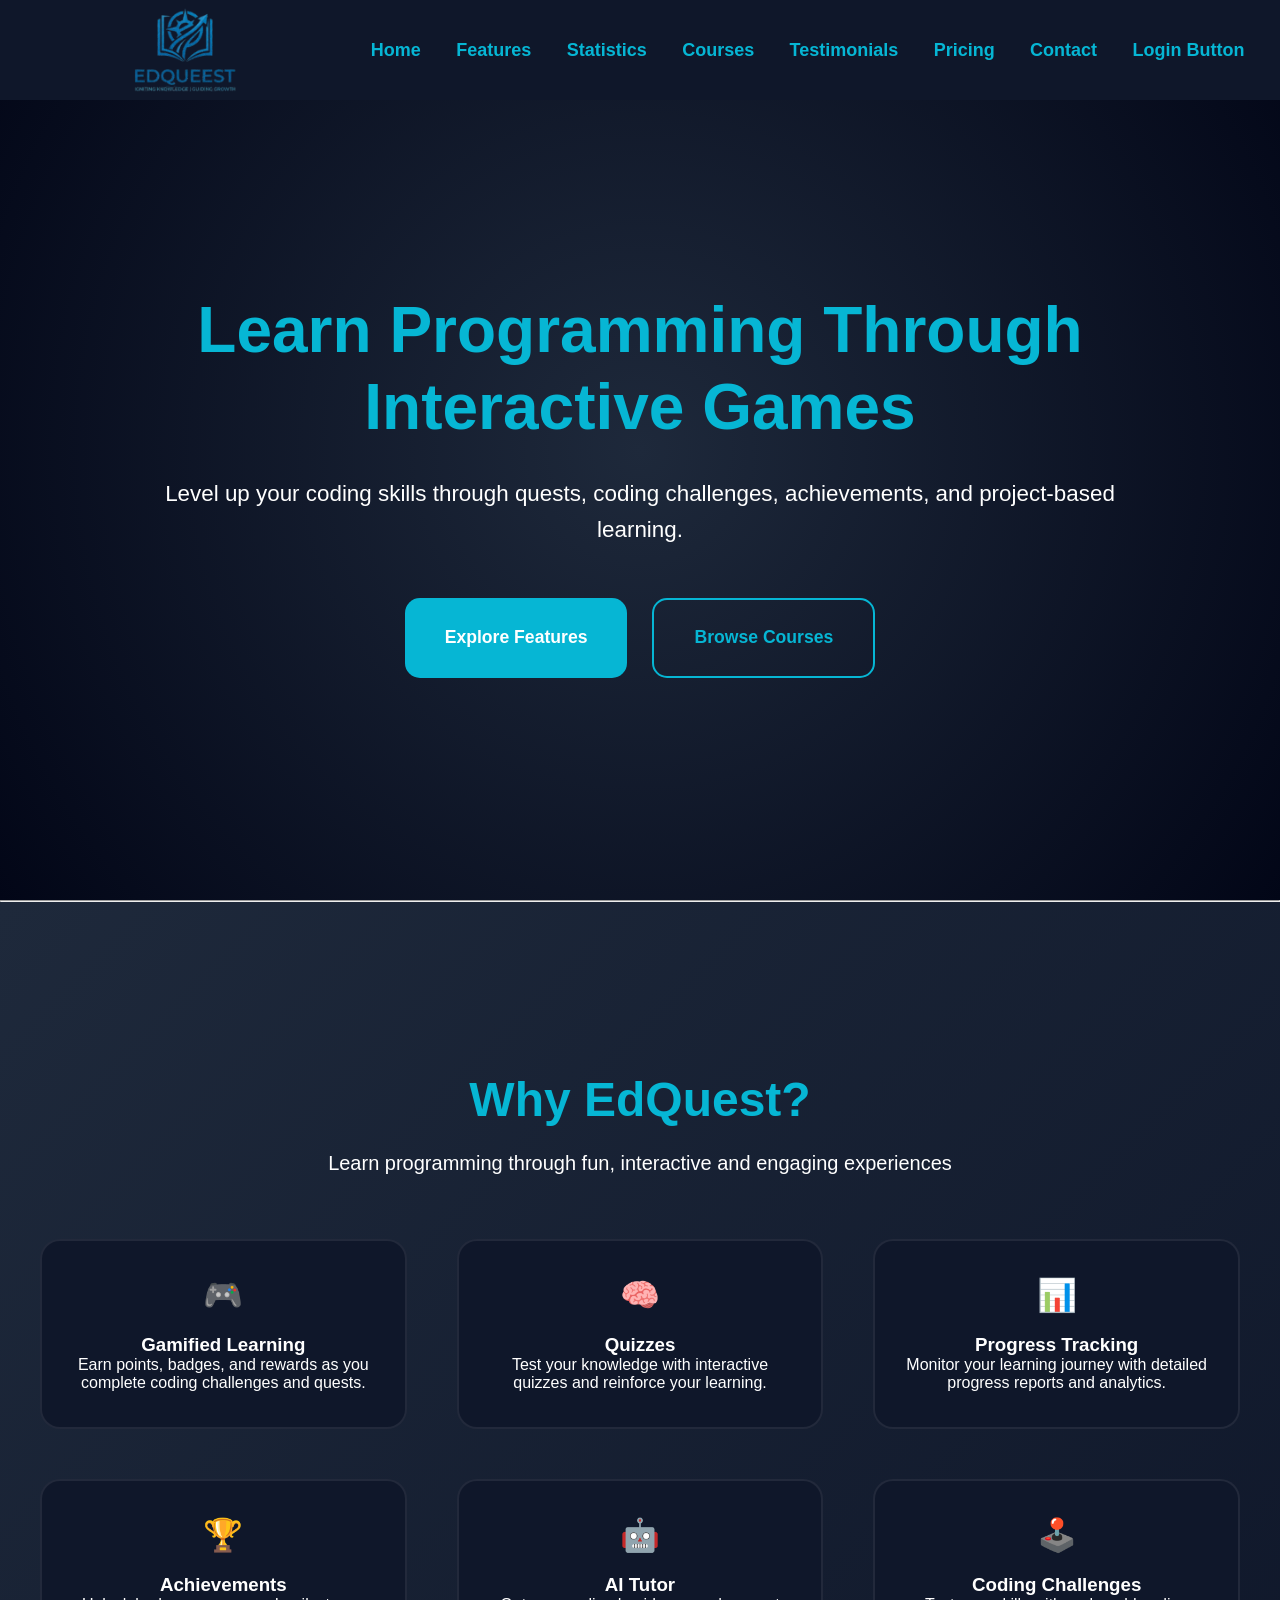
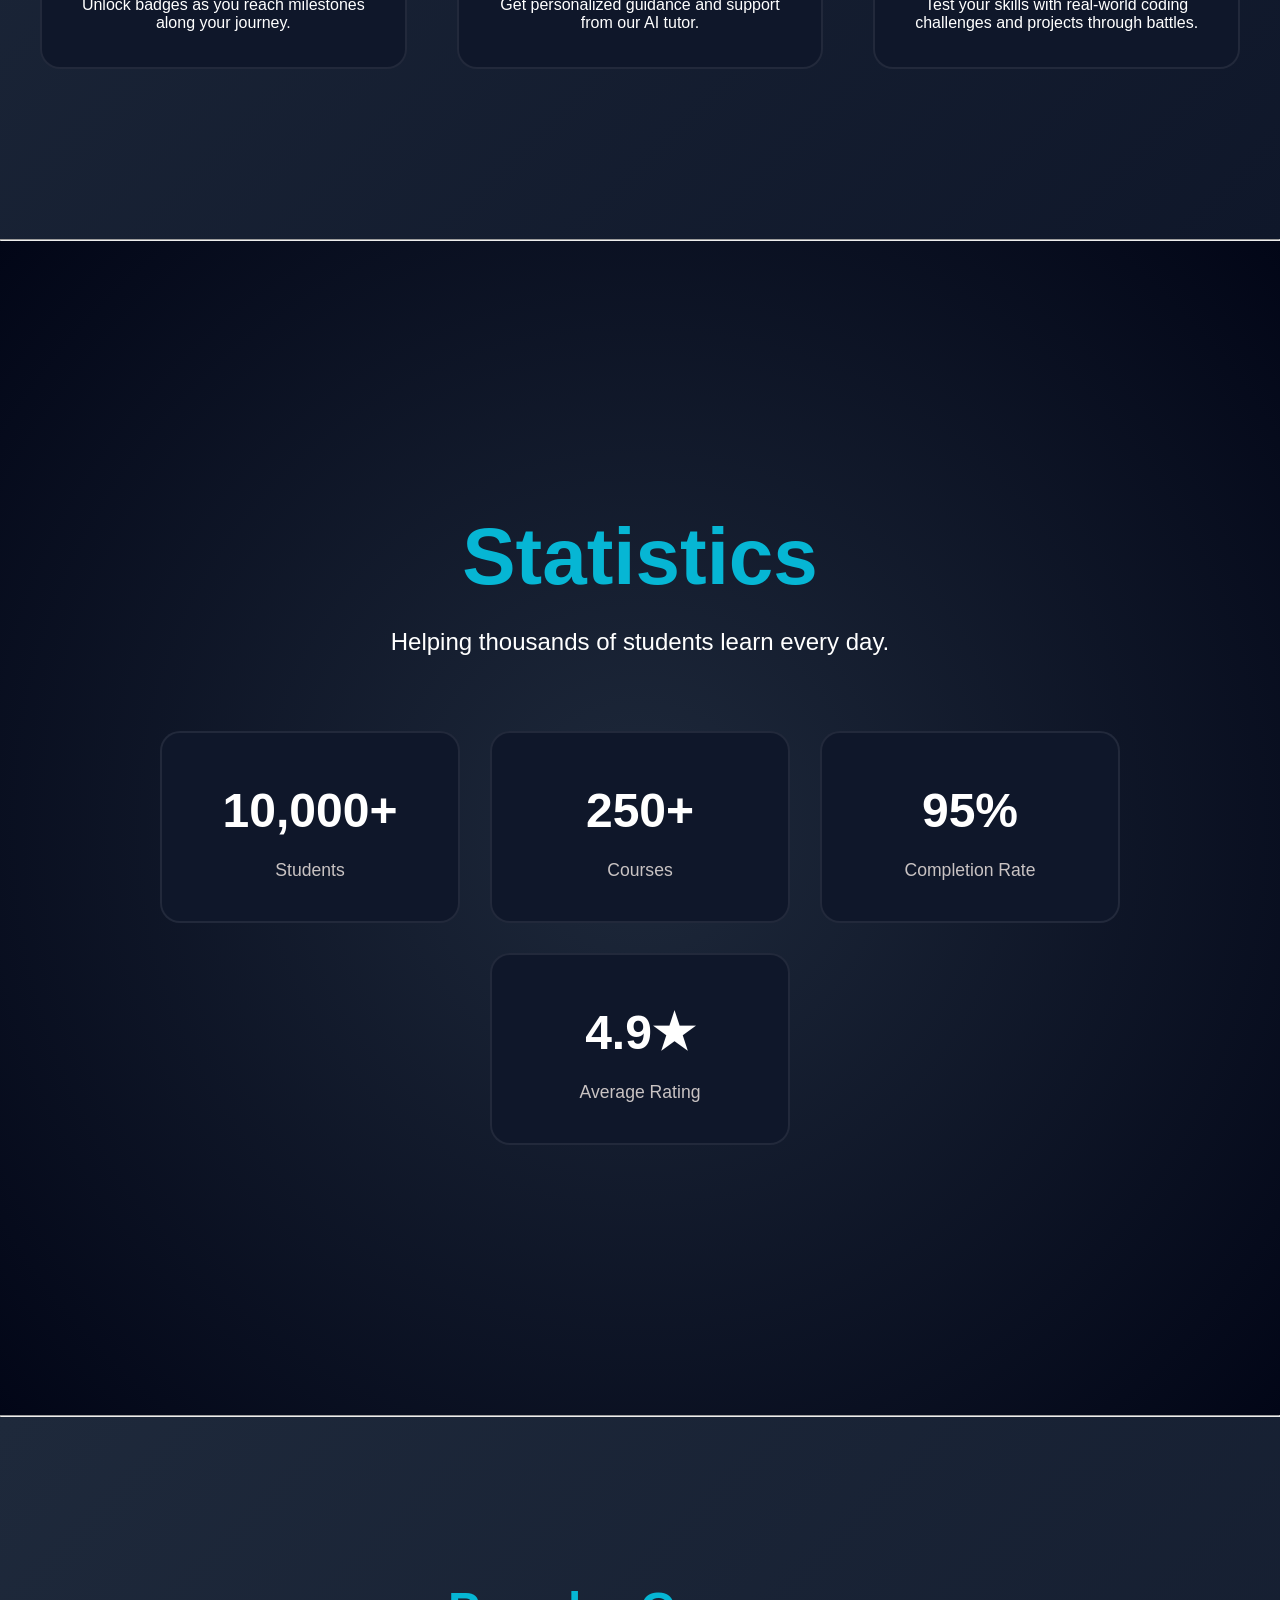
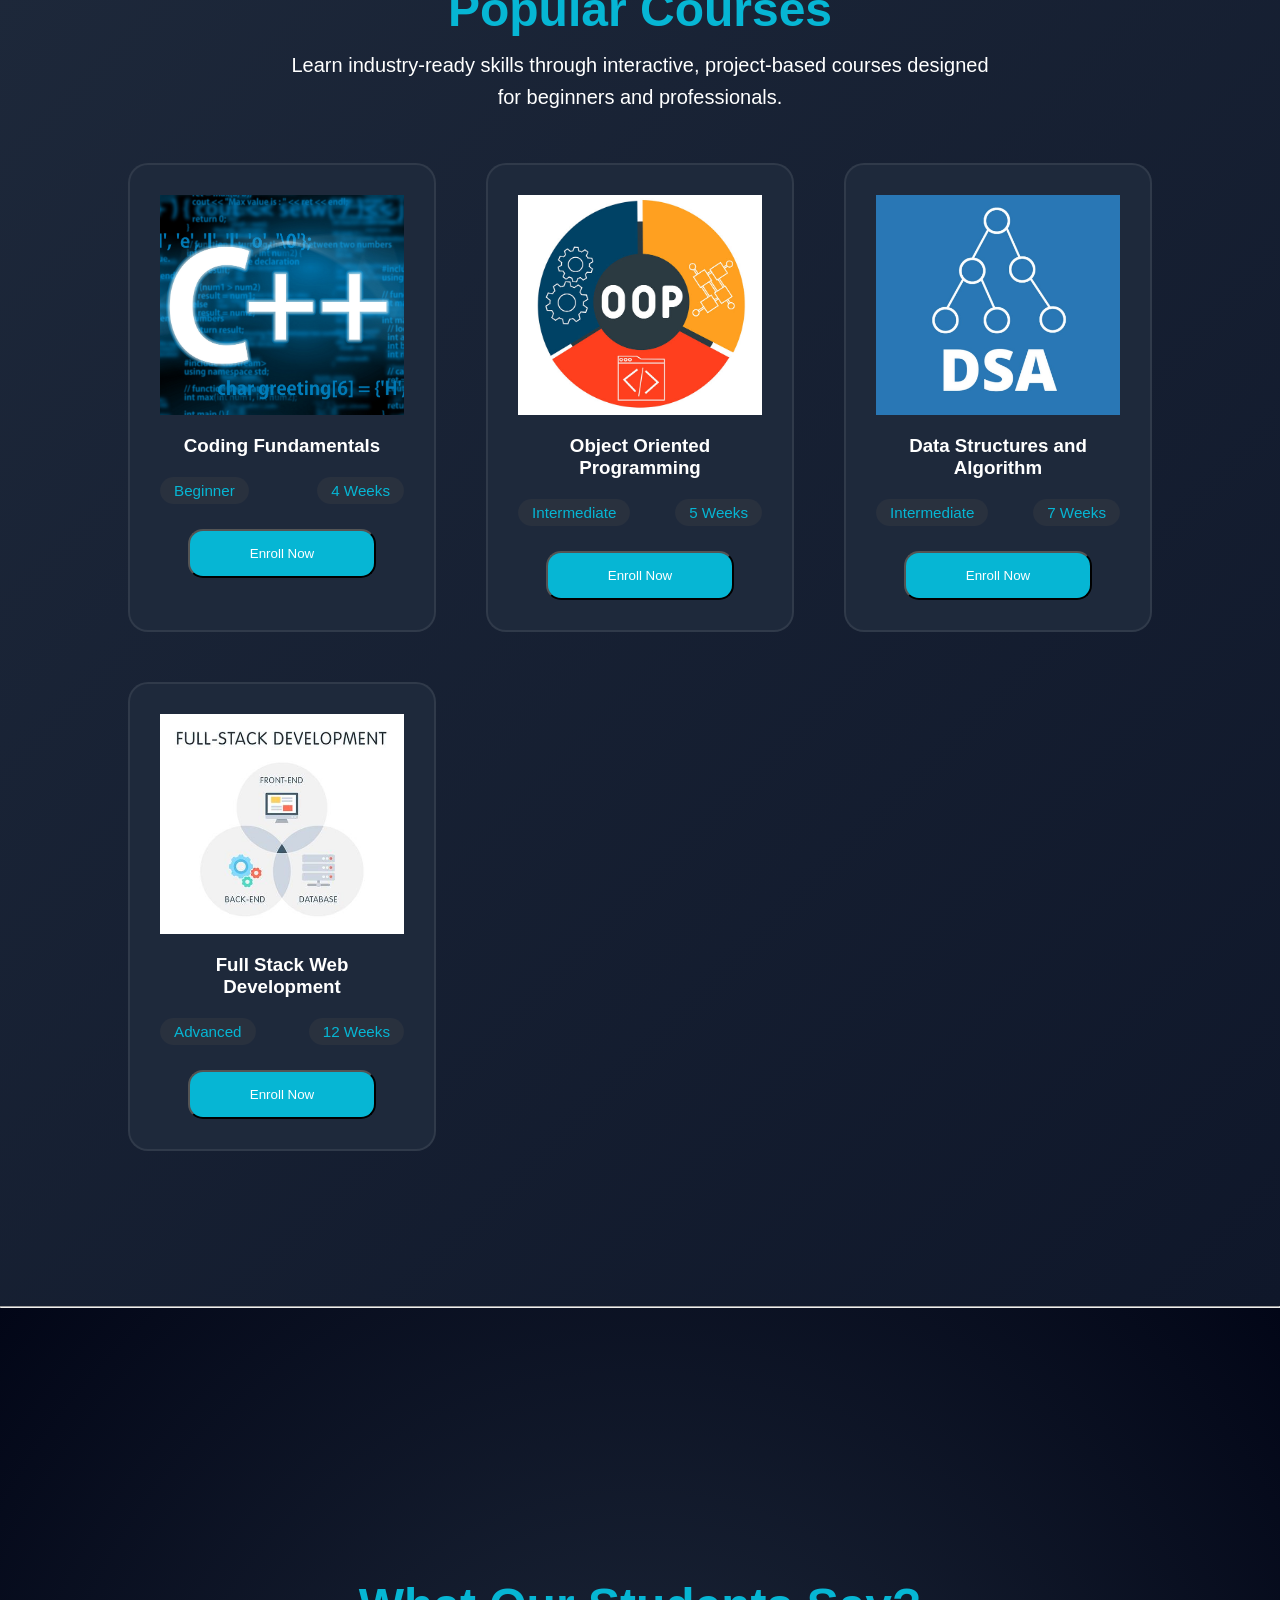
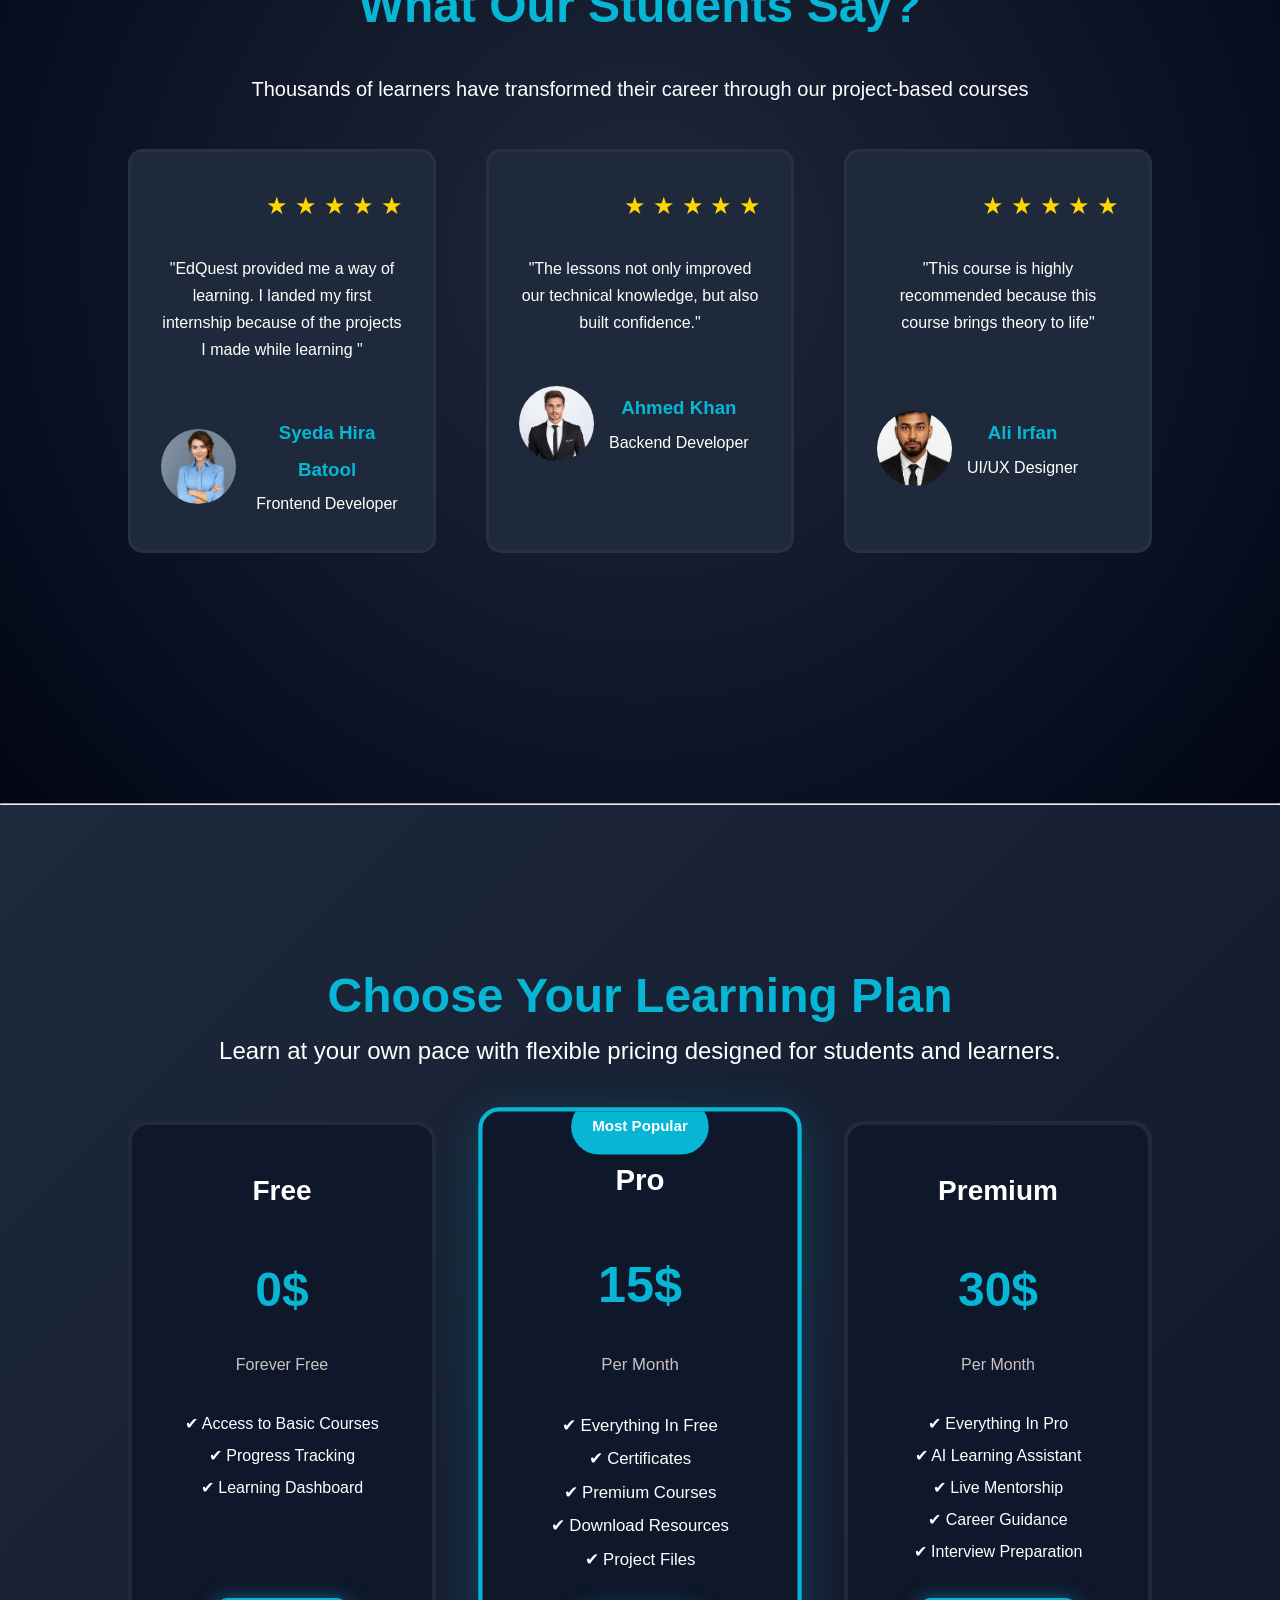
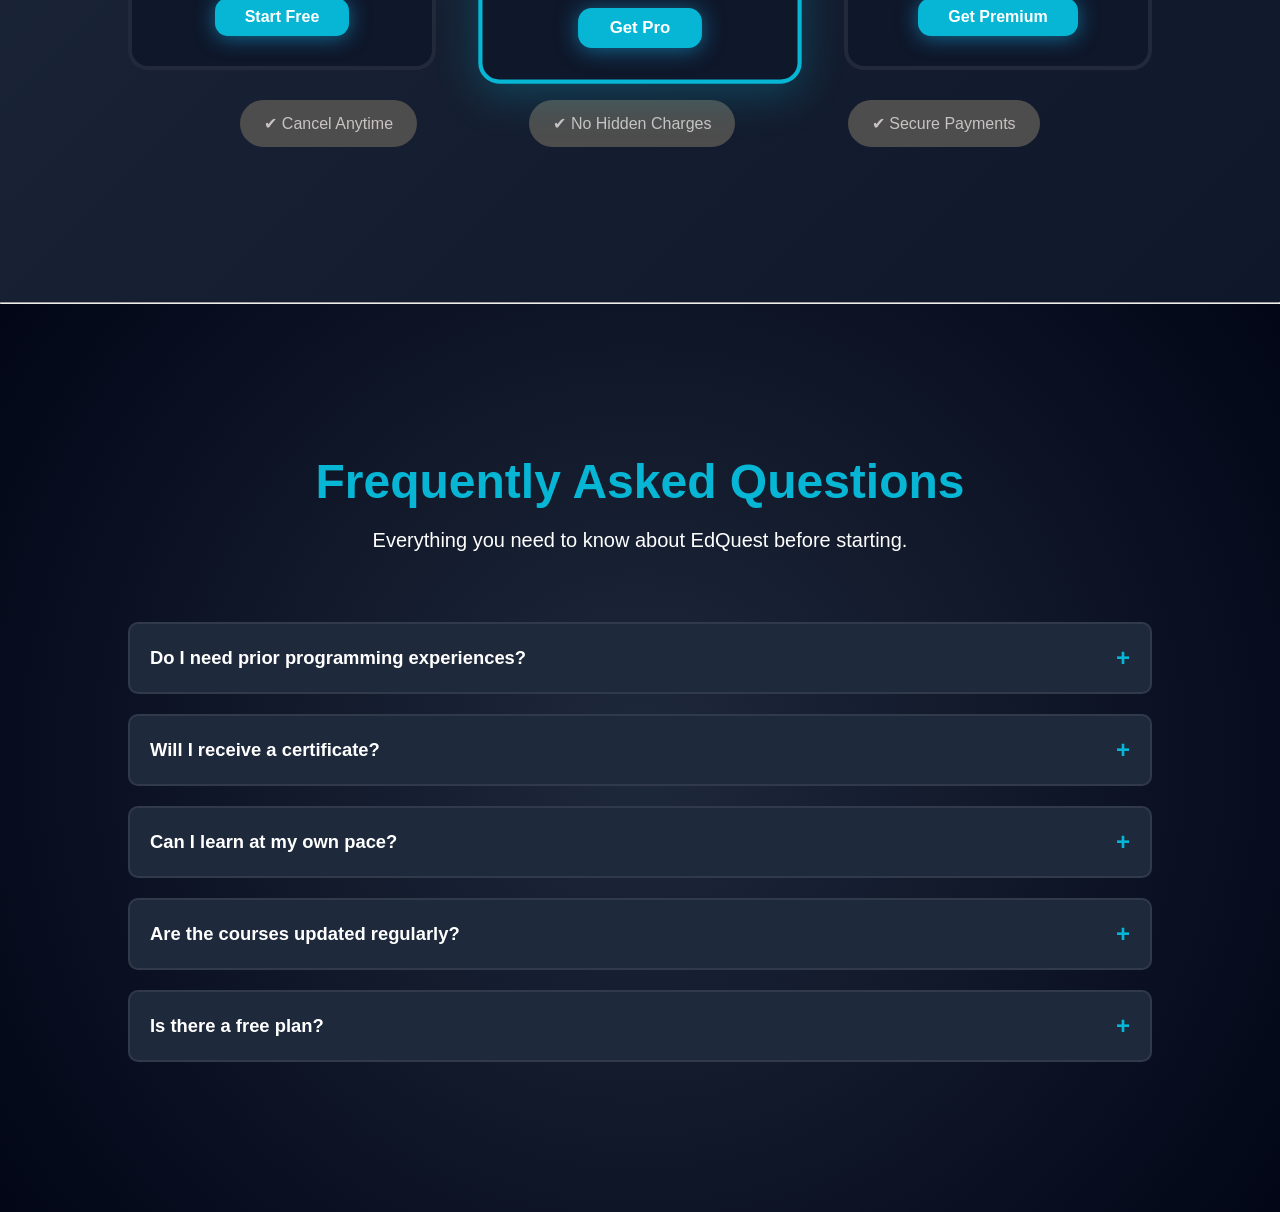
==== index.html @ ff2955fa "Added FAQ css" ====
<!DOCTYPE html>
<html lang="en">
<head>
    <meta charset="UTF-8">
    <meta name="viewport" content="width=device-width, initial-scale=1.0">
    <title>EdQuest</title>
    <link rel="stylesheet" href="style.css">
</head>
<body>
    <header>
        <!-- /* Navigation Bar */ -->
        <nav>
            <div id = "navigation">
                <img src="EdQuest.png" alt="EdQuest Logo" class="logo">
                <a href="#hero" class ="navElements">Home</a>
                <a href="#features" class="navElements">Features</a>
                <a href="#statistics" class="navElements">Statistics</a>
                <a href="#courses" class="navElements">Courses</a>
                <a href="#testimonials" class="navElements">Testimonials</a>
                <a href="#pricing" class="navElements">Pricing</a>
                <a href="#contact" class="navElements">Contact</a>
                <a href="#login" class="navElements">Login Button</a>
            </div>
        </nav>
    </header>

    <main>
        <section id="hero" >
            <div class="hero-section">
                <h1 class="hero-title">Learn Programming Through Interactive Games</h1>
                <p  class="hero-description">  Level up your coding skills through quests, coding challenges, achievements, and project-based learning.</p>
                <div class="cta-buttons">
                    <a href="#features" class="cta-primary">Explore Features</a>
                    <a href="#courses" class="cta-secondary">Browse Courses</a>
                </div>
            </div>

        </section>

        
        <hr>

        <section id="features">
            <div class = "featuresContainer">
                
                <div class = "featuresHeader">
                    <h2 id = "feature-title"> Why EdQuest?</h2>
                    <p id="feature-desc"> Learn programming through fun, interactive and engaging experiences </p>
                </div>

                <div class = "featuresGrid">
                    <div class = "featureCard">
                        <div class="icon"> 🎮</div>
                        <h3>Gamified Learning</h3>
                        <p> Earn points, badges, and rewards as you complete coding challenges and quests.</p>
                    </div>

                    <div class = "featureCard">
                        <div class="icon"> 🧠</div>
                        <h3>Quizzes</h3>
                        <p> Test your knowledge with interactive quizzes and reinforce your learning.</p>
                    </div>

                    <div class = "featureCard">
                        <div class="icon"> 📊</div>
                        <h3>Progress Tracking</h3>
                        <p> Monitor your learning journey with detailed progress reports and analytics.</p>
                    </div>

                    <div class = "featureCard">
                        <div class="icon"> 🏆</div>
                        <h3>Achievements</h3>
                        <p> Unlock badges as you reach milestones along your journey.</p>
                    </div>

                    <div class = "featureCard">
                        <div class="icon"> 🤖</div>
                        <h3>AI Tutor</h3>
                        <p> Get personalized guidance and support from our AI tutor.</p>
                    </div>

                    <div class = "featureCard">
                        <div class="icon"> 🕹️</div>
                        <h3>Coding Challenges</h3>
                        <p> Test your skills with real-world coding challenges and projects through battles.</p>
                    </div>

                </div>
            </div>
        </section>
         <hr>
         
         <section id ="statistics">
            <div class = "statsContainer">
                <div class = "statsHeader">
                    <h2> Statistics</h2>    
                    <p>Helping thousands of students learn every day.</p>

                </div>
                <div class = "statsGrid">
                    <div class = "statsCard">
                        <h2 class = "statsH">10,000+</h2>
                        <p class = "statsD">Students</p>
                    </div>
                    
                    <div class = "statsCard">
                        <h2 class = "statsH">250+</h2>
                        <p class = "statsD">Courses</p>
                     </div>

                    <div class = "statsCard">
                        <h2 class = "statsH">95%</h2>
                        <p class = "statsD"> Completion Rate</p>
                    </div>

                    <div class = "statsCard">
                        <h2 class = "statsH">4.9★</h2>
                        <p class = "statsD">Average Rating</p>
                    </div>
                </div>  
            </div>
         </section>
        <hr>

         <section id="courses">
            <div class = "coursesContainer">
                <div class = "coursesHeader">
                    <h2>Popular Courses</h2>
                    <p>        Learn industry-ready skills through interactive,   project-based courses designed for beginners   and professionals.</p>
                </div>

                <div class = "coursesGrid">
                    <div class = "courseCard">
                        <img src = "fundamentals.jpg" class = "courseImage" alt="Coding Fundamentals"> 
                        <div class = "courseContent">
                            <h3> Coding Fundamentals</h3>
                            <div class = "courseInfo">
                                <p>Beginner</p>
                                <p> 4 Weeks</p>
                            </div>

                            <button class="courseEnroll">Enroll Now</button>

                        </div>
                    </div>

                    <div class = "courseCard">
                        <img src = "oop.jpg" class = "courseImage" alt="Object Oriented Programming"> 
                        <div class = "courseContent">
                            <h3> Object Oriented Programming</h3>
                            <div class = "courseInfo">
                                <p>Intermediate</p>
                                <p> 5 Weeks</p>
                            </div>

                            <button class="courseEnroll">Enroll Now</button>

                        </div>
                    </div>

                    <div class = "courseCard">
                        <img src = "dsa.jpg" class = "courseImage" alt="Data Structures and Algorithm"> 
                        <div class = "courseContent">
                            <h3> Data Structures and Algorithm</h3>
                            <div class = "courseInfo">
                                <p>Intermediate</p>
                                <p> 7 Weeks</p>
                            </div>

                            <button class="courseEnroll">Enroll Now</button>

                        </div>
                    </div>

                    <div class = "courseCard">
                        <img src = "fullStack.jpg" class = "courseImage" alt="Full Stack Developer"> 
                        <div class = "courseContent">
                            <h3> Full Stack Web Development</h3>
                            <div class = "courseInfo">
                                <p>Advanced</p>
                                <p> 12 Weeks</p>
                            </div>

                            <button class="courseEnroll">Enroll Now</button>

                        </div>
                    </div>
                </div>
            </div>
         </section>

         <hr>

         <section id="testimonials">
            <div class = "testContainer">
                <div class = "testHeader">
                    <h2> What Our Students Say?</h2>
                    <p>Thousands of learners have transformed their career through our project-based courses</p>

                </div>

                <div class = "testGrid">
                    <div class = "testCard">
                        <div class = "stars"> ★ ★ ★ ★ ★</div>
                        <p class = "review"> "EdQuest provided me a way of learning. I landed my first internship because of the projects I made while learning "</p>
    
                        <div class = "student">
                            <img src ="hira.jpg" alt ="Syeda Hira Batool">
                            <div class = "studentInfo">
                                <h3>Syeda Hira Batool</h3>
                                <p> Frontend Developer</p>
                            </div>
                        </div>
                    </div>

                    <div class = "testCard">
                        <div class = "stars"> ★ ★ ★ ★ ★</div>
                        <p class = "review"> "The lessons not only improved our technical knowledge, but also built confidence."</p>
    
                        <div class = "student">
                            <img src ="ahmad.jpg" alt ="Ahmed Khan">
                            <div class = "studentInfo">
                                <h3>Ahmed Khan</h3>
                                <p> Backend Developer</p>
                            </div>
                        </div>
                    </div>

                    <div class = "testCard">
                        <div class = "stars"> ★ ★ ★ ★ ★</div>
                        <p class = "review"> "This course is highly recommended because this course brings theory to life"</p>
    
                        <div class = "student" id = "ali">
                            <img src ="ali.jpg" alt ="Ali Irfan">
                            <div class = "studentInfo">
                                <h3>Ali Irfan</h3>
                                <p> UI/UX Designer</p>
                            </div>
                        </div>
                    </div>
                </div>
            </div>
         </section>

         <hr>

         <section id = "pricing">
            <div class ="priceContainer">
                <div class = "priceHeader">
                    <h2>Choose Your Learning Plan</h2>
                    <p> Learn at your own pace with flexible pricing designed for students and learners.</p>


                </div>

                
                <div class= "priceGrid"> 

                    <div class = "priceCard free" >
                        <h3>Free</h3>
                        <h1>0$</h1>
                        <p>Forever Free</p>
                        
                        <ul >
                            <li>✔ Access to Basic Courses</li>
                            <li>✔ Progress Tracking</li>
                            <li>✔ Learning Dashboard</li>
                            
                        </ul>
                        
                        <button>Start Free</button>
                    </div>
                    
                    <div class = "priceCard popular">
                        
                        <div class = "badge">
                            Most Popular
                        </div>
                        
                        <h3>Pro</h3>
                        <h1>15$</h1>
                        <p>Per Month</p>
                        
                        <ul>
                            <li>✔ Everything In Free</li>
                            <li>✔ Certificates</li>
                            <li>✔ Premium Courses</li>
                            <li>✔ Download Resources</li>
                            <li>✔ Project Files</li>
                            
                        </ul>
                        
                        <button>Get Pro</button>
                    </div>
                    
                    <div class = "priceCard">
                        <h3>Premium</h3>
                        <h1>30$</h1>
                        <p>Per Month</p>
                        
                        <ul>
                            <li>✔ Everything In Pro</li>
                            <li>✔ AI Learning Assistant</li>
                            <li>✔ Live Mentorship</li>
                            <li>✔ Career Guidance</li>
                            <li>✔ Interview Preparation</li>
                            
                        </ul>
                        
                        <button>Get Premium</button>
                    </div>
                    
                    
                </div>

                <div class ="priceTrust">
                    <div class ="trustItem">
                        ✔ Cancel Anytime
                    </div>

                    <div class ="trustItem">
                        ✔ No Hidden Charges
                    </div>

                    <div class ="trustItem">
                        ✔ Secure Payments
                    </div>
                </div>
            </div>
        </section>
        <hr>
        <section id="faq">
            <div class ="faqContainer">
                <div class ="faqHeader">
                    <h2>Frequently Asked Questions</h2>
                    <p>Everything you need to know about EdQuest before starting.</p>

                </div>


                <div class = "faqList">

                    <details>
                        <summary>
                            Do I need prior programming experiences?
                        </summary>

                        <p>No, our course is beginner-friendly and is desgined for newcomers while also providing enough depth for experienced learners.</p>
                    </details>

                     <details>

                        <summary>
                            Will I receive a certificate?
                        </summary>

                        <p>
                            Yes. Every completed course includes a verified
                            certificates.
                        </p>

                    </details>

                    <details>

                        <summary>
                            Can I learn at my own pace?
                        </summary>

                        <p>
                            Absolutely. All lessons are available on-demand,
                            allowing you to study whenever it suits your schedule.
                        </p>

                    </details>

                    <details>

                        <summary>
                            Are the courses updated regularly?
                        </summary>

                        <p>
                            Yes. Our instructors continuously improve content to
                            keep pace with modern technologies and industry
                            standards.
                        </p>

                    </details>

                    <details>

                        <summary>
                            Is there a free plan?
                        </summary>

                        <p>
                            Yes. You can explore selected courses and features for
                            free before upgrading to a premium subscription.
                        </p>

                    </details>


                </div>
            </div>
        </section>
        
    </main>
</body>
</html>
---- style.css ----
/* =========================
   GLOBAL STYLES
========================= */

:root
{
    --bg-dark: #020617;
    --bg-mid: #1E293B;
    --nav-bg: #0F172A;

    --primary: #06B6D4;
    --white: #FFFFFF;
    --light-gray: #c9c3c3;
}

*
{
    margin: 0;
    padding: 0;
    box-sizing: border-box;
    font-family: Arial, Helvetica, sans-serif;
    color: white;
}

html
{
    scroll-behavior: smooth;
}

body
{
    background-color: var(--bg-dark);
}



/* 
   NAVIGATION BAR
 */

#navigation
{
    position: fixed;
    top: 0;
    left: 0;

    width: 100%;
    height: 100px;

    background-color: var(--nav-bg);

    display: flex;
    justify-content: space-evenly;
    align-items: center;

    z-index: 1000;
}

.logo
{
    width: 300px;
    height: auto;
}

.navElements
{
    text-decoration: none;
    color: var(--primary);

    font-size: 18px;
    font-weight: 600;

    transition: all 0.3s ease;
}

.navElements:hover
{
    color: var(--light-gray);
    transform: scale(1.08);
}

/* 
   HERO SECTION
 */

#hero
{
    min-height: 100vh;

    display: flex;
    justify-content: center;
    align-items: center;

    text-align: center;

    background:
    radial-gradient(circle at center,  var(--bg-mid),  var(--bg-dark ) );

    padding: 120px 20px 50px;
}

.hero-section
{
    width: 100%;
    max-width: 1000px;
    padding:  0px 20px;
}

.hero-title
{
    font-size: 4rem;
    color: var(--primary);
    font-weight: 800;
    margin-bottom: 30px;

    line-height: 1.2;
}

.hero-description
{
    font-size: 1.4rem;
    color: var(--white);

    margin-bottom: 50px;

    line-height: 1.6;
}


.cta-buttons
{
    display: flex;
    justify-content: center;
    gap: 25px;

    flex-wrap: wrap;
}

.cta-primary,
.cta-secondary
{
    padding: 20px 40px;
    width: fit-content;
    height: 80px;

    display: flex;
    justify-content: center;
    align-items: center;

    text-decoration: none;

    border-radius: 15px;

    font-size: 1.1rem;
    font-weight: bold;

    transition: all 0.3s ease;
}


.cta-primary
{
    background-color: var(--primary);
    color: var(--white);
}

.cta-primary:hover
{
    transform: scale(1.05);
    background-color: var(--nav-bg);
    color: var(--primary);
}

.cta-secondary
{
    border: 2px solid var(--primary);
    color: var(--primary);
    background-color: transparent;
}

.cta-secondary:hover
{
    transform: scale(1.05);
    background-color: var(--primary);
    color: var(--white);
}

/* Features */

#features
{
    display:  flex;
    justify-content: center;
    align-items: center ;
    background-color: var(--bg-mid); 
    


    text-align: center;


    background: linear-gradient(  135deg,   var(--bg-mid),   var(--nav-bg) );
    padding: 170px 20px;

}

.featuresContainer
{
    width: 100%;
    max-width: 1200px;
}

.featuresHeader
{
    position: relative;


}

#feature-title
{
    color: var(--primary);

    font-size: 3rem;
    font-weight: 800;
    margin-bottom: 20px;
}

#feature-desc
{
    color:white;
    font-size:1.25rem;
    line-height: 1.6;
    margin-bottom: 60px;
}


.featuresGrid
{

    display: grid;

    grid-template-columns:  repeat(auto-fit, minmax(280px, 1fr));

    gap: 50px;
    
}

.featureCard
{
    background-color: var(--nav-bg);

    padding: 35px 25px;
    border-radius:  20px;
    text-align: center;
    transition: all 0.3s ease;

    color: var(--primary);
    cursor: pointer;

    border: 2px solid rgba(255,255,255,0.08);
    
}

.featureCard:hover
{
    transform: translateY(-10px);
    background-color: var(--primary);
    color: var(--nav-bg);

     box-shadow: 0 10px 30px rgba(0,255,255,0.2); 

}

.icon
{
    font-size:  2rem;
      margin-bottom: 20px;
}


/* Statistics */
#statistics
{


    background: var(--bg-dark);
    text-align:  center;
    padding: 270px 10%;

    background:
    radial-gradient(circle at center,  var(--bg-mid),  var(--bg-dark ) );
}


.statsGrid
{
    display:flex;
    justify-content: center;
    align-items:  center;

    flex-wrap: wrap;
    margin-top: 60px;
    gap:30px;

}

.statsHeader{
    margin-bottom: 70px;
}

.statsHeader p
{
    color: white;
    font-size: 1.5rem;
    margin-top: 20px;
    line-height: 1.6;
}

.statsHeader h2
{
    color: var(--primary);
    font-size:  5rem;
    font-weight: 800;
    margin: 0;

}

.statsCard
{
   background-color: var(--nav-bg);

    padding: 45px 30px;
    border-radius:  20px;
    text-align: center;
    transition: all 0.3s ease;

    padding: 40px 20px;
    flex:1;
    min-width: 240px;
    max-width: 300px;
    text-align: center;

    color: var(--primary);
    cursor: pointer;

    border: 2px solid rgba(255,255,255,0.08);

    
}

.statsCard:hover
{
    transform: translateY(-8px) scale(1.03);
    background-color: var(--primary);
    color: var(--nav-bg);

    box-shadow: 0 10px 30px rgba(0,255,255,0.2); 
}

.statsH
{
    font-size: 3rem;
    font-weight: bolder;
    margin-bottom: 10px;
    line-height: 1.6;
}

.statsD
{
    font-size: 1.1rem;
    color: var(--light-gray);
}


/* Course */
#courses
{
    background: linear-gradient(  135deg,   var(--bg-mid),   var(--nav-bg) );
    padding: 155px 10%;

    text-align:  center;

}

.coursesContainer
{
    width: 100%;
    max-width: 2000px;
    margin:0 auto;
   
}

.coursesHeader
{
    line-height: 1.6;
}

.coursesHeader h2
{
    font-size: 3rem;
    color: var(--primary);
    font-weight: 800;
}

.coursesHeader p
{
    font-size: 1.25rem;
    max-width:700px;
    margin:auto;
    color: white;
    margin-bottom: 50px;
}

.coursesGrid
{
     display: grid;

    grid-template-columns:  repeat(auto-fit, minmax(300px, 1fr));

    gap: 50px;
    
    
}

.courseCard
{
    background-color: var(--bg-mid);

    padding: 30px 30px;
    border-radius:  20px;
    text-align: center;
    transition: all 0.3s ease;

    width: 100%;


    color: var(--primary);
    overflow: hidden;
   
    

    border: 2px solid rgba(255,255,255,0.08); 
}

.courseCard:hover
{
    transform: translateY(-8px);
  
    border-color: var(--primary);

    box-shadow: 0 10px 80px rgba(6,182,212,.25);
}


.courseInfo 
{
    display: flex;
    justify-content: space-between;
    margin-bottom: 25px;
    font-size: 0.95rem;
    margin-top: 20px;
}

.courseInfo p
{
    background: rgba(75, 75, 75, 0.247);
    color: var(--primary);

    padding: 5px 14px;
    border-radius: 15px;
}


.courseEnroll
{
    background-color: var(--primary);
    color: white;
    padding: 5px 14px ;
    border-radius: 15px;
    padding:15px 60px;
    cursor: pointer;
    
}

.courseImage
{
    width:100%;
    height:220px;
    display: block;
    object-fit: cover; 
    margin-bottom: 20px;

}

/* Testimonial */

#testimonials
{
    background:radial-gradient(circle at center,  var(--bg-mid),  var(--bg-dark ) );

    text-align:  center;
    padding: 250px 10%;
}

.testContainer
{
    width: 100%;
    max-width: 1200px;
    margin:auto;
}

.testHeader
{
    line-height: 2;
}

.testHeader h2
{
    font-size:  3rem;
    font-weight: 800;
    color: var(--primary);
    margin-bottom:15px;
}

.testHeader p
{
    font-size:  1.25rem;
    margin-bottom: 40px;
    line-height:2;
}

.testGrid
{
     display: grid;

    grid-template-columns:  repeat(auto-fit, minmax(300px, 1fr));

    gap: 50px;
}

.testCard
{
    background: var(--bg-mid);
    border-radius: 15px;
    

    border: 3px solid rgba(75, 75, 75, 0.247);
    overflow: hidden;

    text-align: center;
    transition: all 0.3s ease;

    padding:30px 30px;
    line-height: 2;

}

.testCard:hover
{
    transform: translateY(-8px);
  
    border-color: var(--primary);

    box-shadow: 0 10px 80px rgba(6,182,212,.25);
}

.stars{
    color:gold;
    font-size: 1.5rem;
    display:flex;
    justify-content:flex-end;
}

.review
{
    color:white;
    margin-bottom: 30px;
    margin-top: 25px;
    line-height:1.7;
}

.student
{
    display: flex;
    align-items:center;
    gap:15px;
    justify-content:flex-start;
    margin-top: 50px;
}

.student img
{
    border-radius: 100%;
    height: 75px;
    width: 75px;
    object-fit: cover;
    
}

.studentInfo h3
{
    color:  var(--primary);
}

#ali
{
    margin-top: 75px;
}


/* pricing */

#pricing
{
     background: linear-gradient(  135deg,   var(--bg-mid),   var(--nav-bg) );
    padding: 155px 10%;

    text-align:  center;
}

.priceContainer
{
    width: 100%;
    max-width: 1200px;
    margin: auto;
}

.priceHeader
{
    text-align: center;
    margin-bottom: 50px;
}

.priceHeader h2
{
    font-size: 3rem;
    font-weight: 800;
    color: var(--primary);
    line-height: 1.5;
}

.priceHeader p
{
    font-size: 1.5rem;
    line-height: 1.6;
}

.priceGrid
{
    display: grid;


    grid-template-columns:  repeat(auto-fit, minmax(300px, 1fr));

    gap: 50px;

}

.priceCard
{
    background-color: var(--nav-bg);
    border-radius: 20px;
    padding: 30px 30px;
    overflow:  hidden;
    text-align: center;
    line-height: 2.6;

    transition: all 0.3s ease;
    border: 4px solid rgba(255,255,255,0.08);

    position:relative;
    display: flex;
    flex-direction: column;
   

}

.priceCard:hover
{
    transform:translateY(-10px);

    box-shadow: 0 10px 40px rgba(6,182,212,.25);

    border-color:var(--primary);
}

.priceCard h3
{
    font-size: 1.75rem;
    color: white;
}

.priceCard h1
{
    font-size: 3rem;
    color: var(--primary);

}

.priceCard p
{
    color: var(--light-gray);
    margin-bottom: 30px;
    line-height: 1.6;
}

.priceCard ul
{
    list-style: none;
    margin-bottom: 30px;
    flex: 1;
}

.priceCard li
{
    line-height: 2;
}




.priceCard button
{
    padding: 10px 30px;
    width: fit-content;

    background-color: var(--primary);
    box-shadow:0 2px 20px rgb(18, 105, 146);
    border: none;
    border-radius: 13px;
    cursor: pointer;

    font-size: 1rem;
    font-weight: 700;
    transition: all 0.3s ease;
    align-self: center;
    
}

.priceCard button:hover
{
    transform: scale(1.1);
    background:#0891B2;

}

.popular
{
    transform: scale(1.05);
    border: 4px solid var(--primary);
    box-shadow: 0 10px 40px rgba(6,182,212,.25);
    
}

.popular:hover
{
      transform:translateY(-10px) scale(1.05);
}

.badge
{
    position: absolute;
    top: -12px;
    left:50%;

    transform:translateX(-50%);

    background-color: var(--primary);
    border-radius: 30px;

    padding: 8px 20px;
    font-weight: 700;
    font-size: 0.9rem;

    
  
}

.priceTrust
{
    margin-top: 30px;
    display: flex;
    justify-content: space-evenly;
    align-items: center;

    flex-wrap: wrap;
}

.trustItem
{
    color: var(--light-gray);
    border-radius: 30px;
    padding: 12px 22px;

    background-color: rgb(77, 77, 77);
    border: 2px solid rgba(87, 85, 85, 0.08);
    font-size: 1rem;
}

.trustItem:hover
{
    color: var(--white);
        border-color: var(--primary);

    transform: translateY(-3px);

    box-shadow: 0 5px 20px rgba(23, 204, 236, 0.2);
}

/* FAQ */
#faq
{
    padding: 150px 10%;
     background:radial-gradient(circle at center,  var(--bg-mid),  var(--bg-dark ) );

    text-align:  center;
}

.faqContainer
{
    max-width: 1200px;
    margin:auto;
}


.faqHeader
{
    margin-bottom: 70px;
}

.faqHeader h2
{
    font-size: 3rem;
    font-weight: 800;
    color: var(--primary);
    margin-bottom: 20px;
}

.faqHeader p
{
    font-size: 1.25rem;


}

.faqList
{
    display: flex;

        flex-direction: column;
    gap: 20px;
}

.faqList details{
    background-color: var(--bg-mid);

    border: 2px solid rgba(255,255,255,0.08);
    border-radius: 10px;
    transition: all 0.3s ease;
    padding: 20px;
}

.faqList details:hover
{
    border-color: var(--primary);
    transform: translateY(-3px);
}

.faqList summary
{
    font-weight: 600;
    list-style: none;

    font-size: 1.15rem;

    display: flex;

    justify-content: space-between;

    align-items: center;
}

.faqList summary::after
{
    content: "+";

    font-size: 1.5rem;

    color: var(--primary);
    transition: 0.3s;
}


.faqList details[open] summary::after
{
    content: "−";

    transform: rotate(180deg);
}

.faqList p
{
    margin-top: 20px;
    line-height: 1.8;
    color: var(--light-gray);
}

.faqList details[open]
{
    border-color: var(--primary);

        box-shadow: 0 0 20px rgba(6,182,212,.25);
}

/* =========================
RESPONSIVE DESIGN
========================= */

@media (max-width: 992px)
{
    #navigation
    {
        justify-content: space-between;
    }
    .hero-title
    {
        font-size: 3rem;
    }

    .hero-description
    {
        font-size: 1.2rem;
    }

    #features
    {
         padding: 100px 6%;
    }

    #statistics
    {
         padding: 125px 10%;
    }

    .statsHeader h2
    {
        font-size: 3.5rem;
    }
    
    #courses
    {
         padding: 100px 6%;
    }

    #testimonials
    {
         padding: 100px 10%;
    }

    .priceGrid
    {
        grid-template-columns:repeat(1,1fr);
        justify-items: center;
    }

    .priceCard
    {
        width: 100%;
        max-width: 500px;
    }

    .badge
    { 
               left: 50%;
        transform: translateX(-50%);
        

    }
}

@media (max-width: 768px)
{
    #navigation
    {
        flex-wrap: wrap;
        height: auto;
        padding: 15px;
        gap: 15px;
    }

    .logo
    {
        width: 220px;
    }

    .hero-title
    {
        font-size: 2.5rem;
    }

    .hero-description
    {
        font-size: 1rem;
    }

    .cta-buttons
    {
        flex-direction: column;
        align-items: center;
    }

    .cta-primary,
    .cta-secondary
    {
        width: 220px;
        height: 70px;
    }

    #features
    {
         padding: 70px 6%;
    }

    #statistics
    {
         padding: 100px 10%;
    }

    .statsGrid{
        justify-content: center;
    }

    .statsCard{
        max-width: 350px;
    }

    #courses
    {
        padding: 80px 6%;
    }

    .coursesHeader
    {
        font-size:2rem;
    }

    .courseImage
    {
        height: 200px;
    }

    .coursesGrid
    {
        gap:25px;
    }


    #testimonials
    {
         padding: 100px 10%;
    }


       #pricing
    {
        padding:80px 6%;
    }

    .priceGrid
    {
        grid-template-columns:1fr;
    }


    .priceHeader h2
    {
        font-size:2rem;
    }

    .priceCard h1
    {
        font-size:2.5rem;
    }

    .pricingTrust
    {
        flex-direction: column;
        gap: 50px;
    }

    .trustItem
    {
        width: 100%;
        max-width: 200px;
        text-align: center;
    }

    #faq
    {
        padding: 70px 6%;
    }

    .faqHeader h2
    {
        font-size: 2rem;
    }

    .faqList summary
    {
        font-size: 1rem;
    }


}

@media (max-width: 480px)
{

    .hero-title
    {
        font-size: 2rem;
    }

    .hero-description
    {
        font-size: 0.95rem;
    }

    .navElements
    {
        font-size: 16px;
    }

    #statistics
    {
        padding:100px 5%;
    }
    .statsHeader h2
    {
        font-size: 3rem;
    }

    .statsHeader p
    {
        font-size: 1.2rem;
    }

    .statsH
    {
        font-size: 2.5rem;
    }

    .statsD
    {
        font-size: 1.2rem;
    }

    .statsCard
    {
        min-width: 100%;
    }

    #courses
     {
        padding:100px 5%;
    }

    #features
     {
        padding:100px 5%;
    }

    #testimonials
    {
        padding:100px 5%;
    }

    .testHeader h2
    {
        font-size: 2rem;
    }

    .testHeader p
    {
        font-size: 1.25rem;
    }

            body
    {
        background: red !important;
    }

    .pricingTrust
    {
        flex-direction: column;
        gap: 50px;
        padding: 6px 8%;
        
    }

    .trustItem
    {
        width: 100%;
        max-width: 150px;
        text-align: center;
    }
}
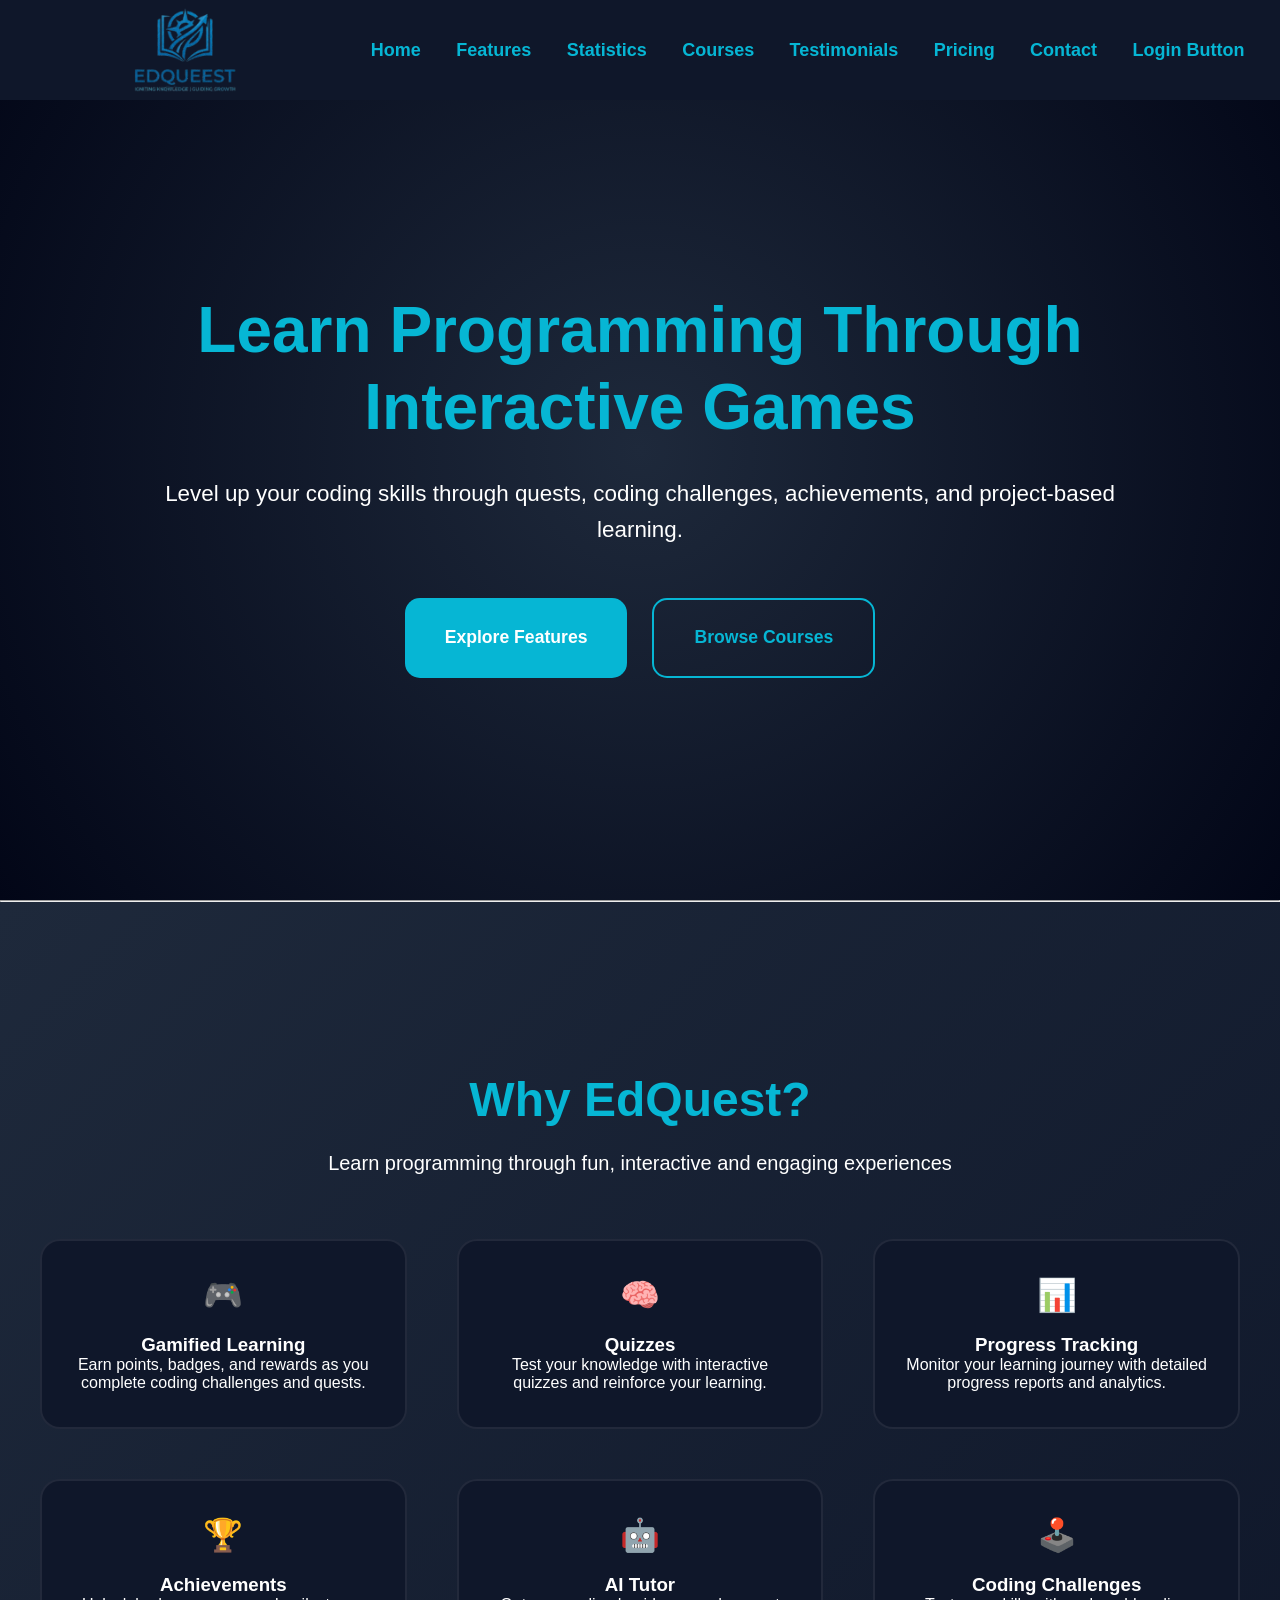
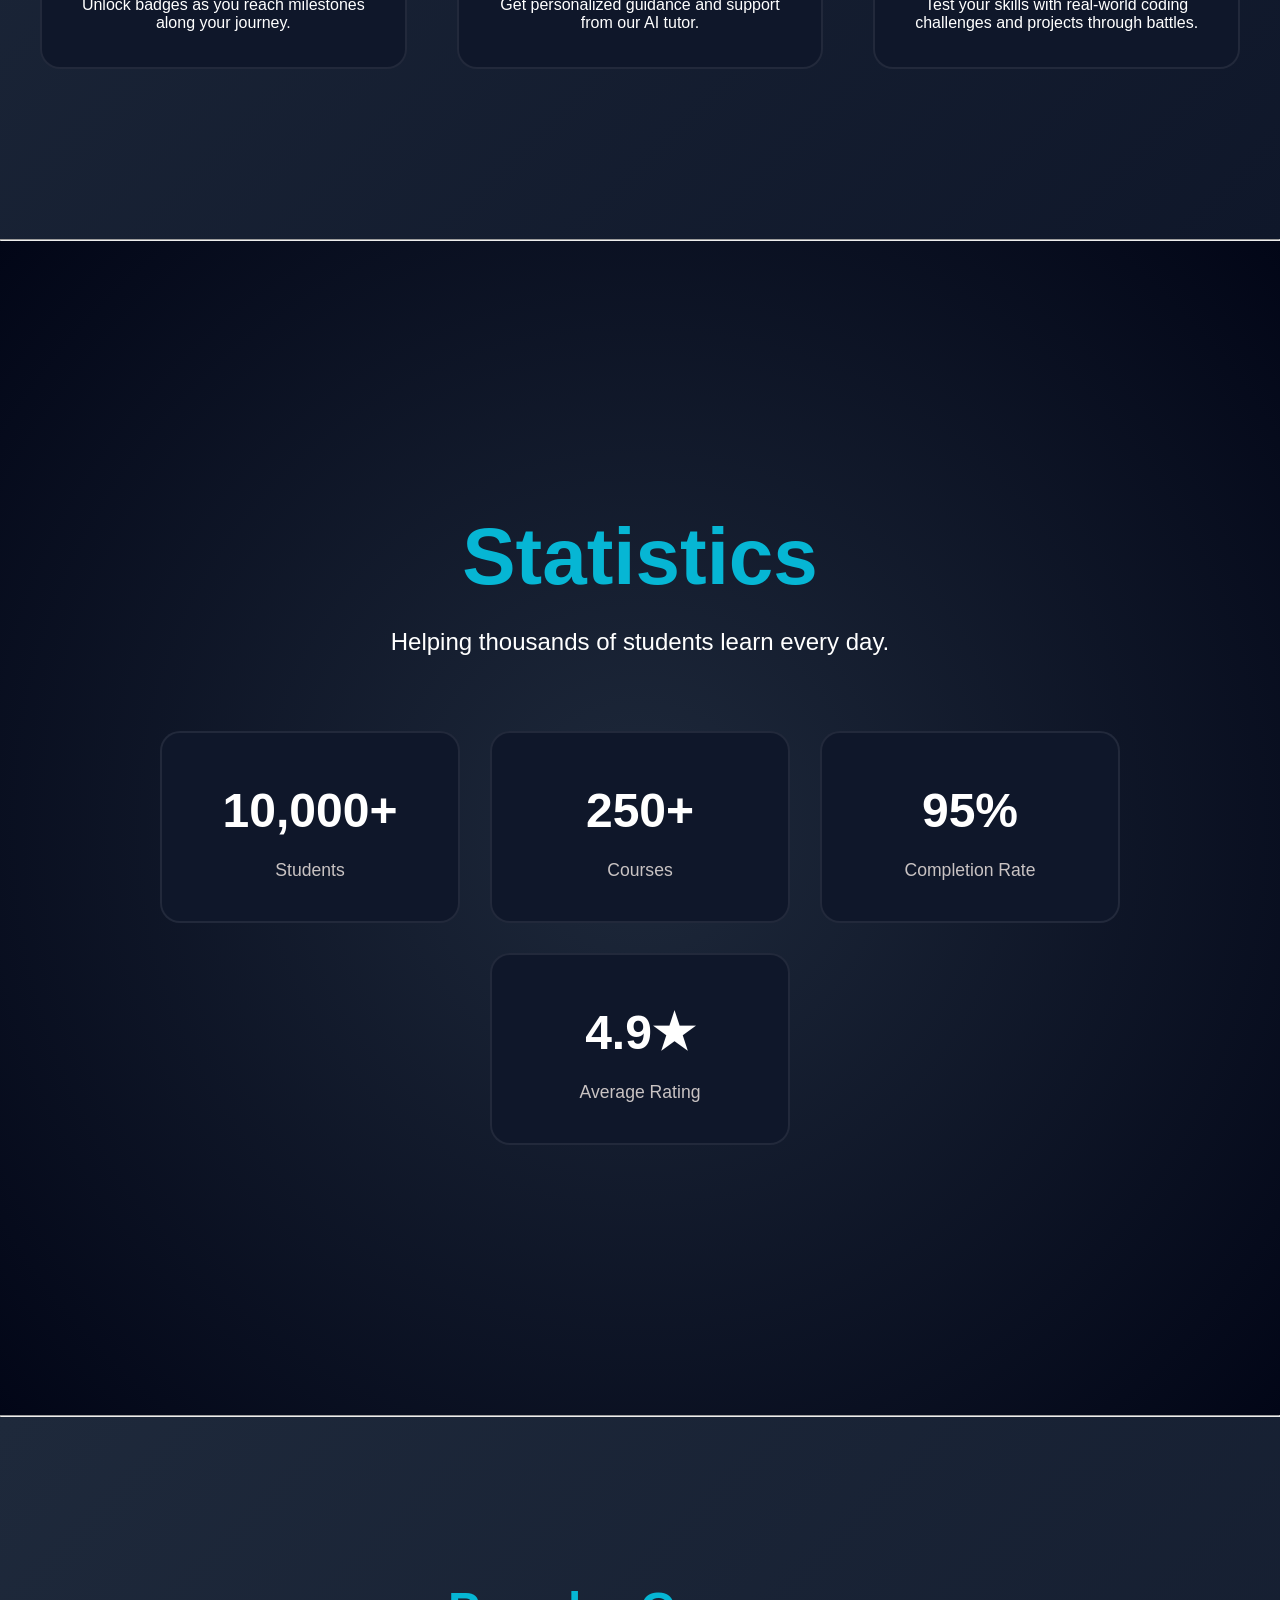
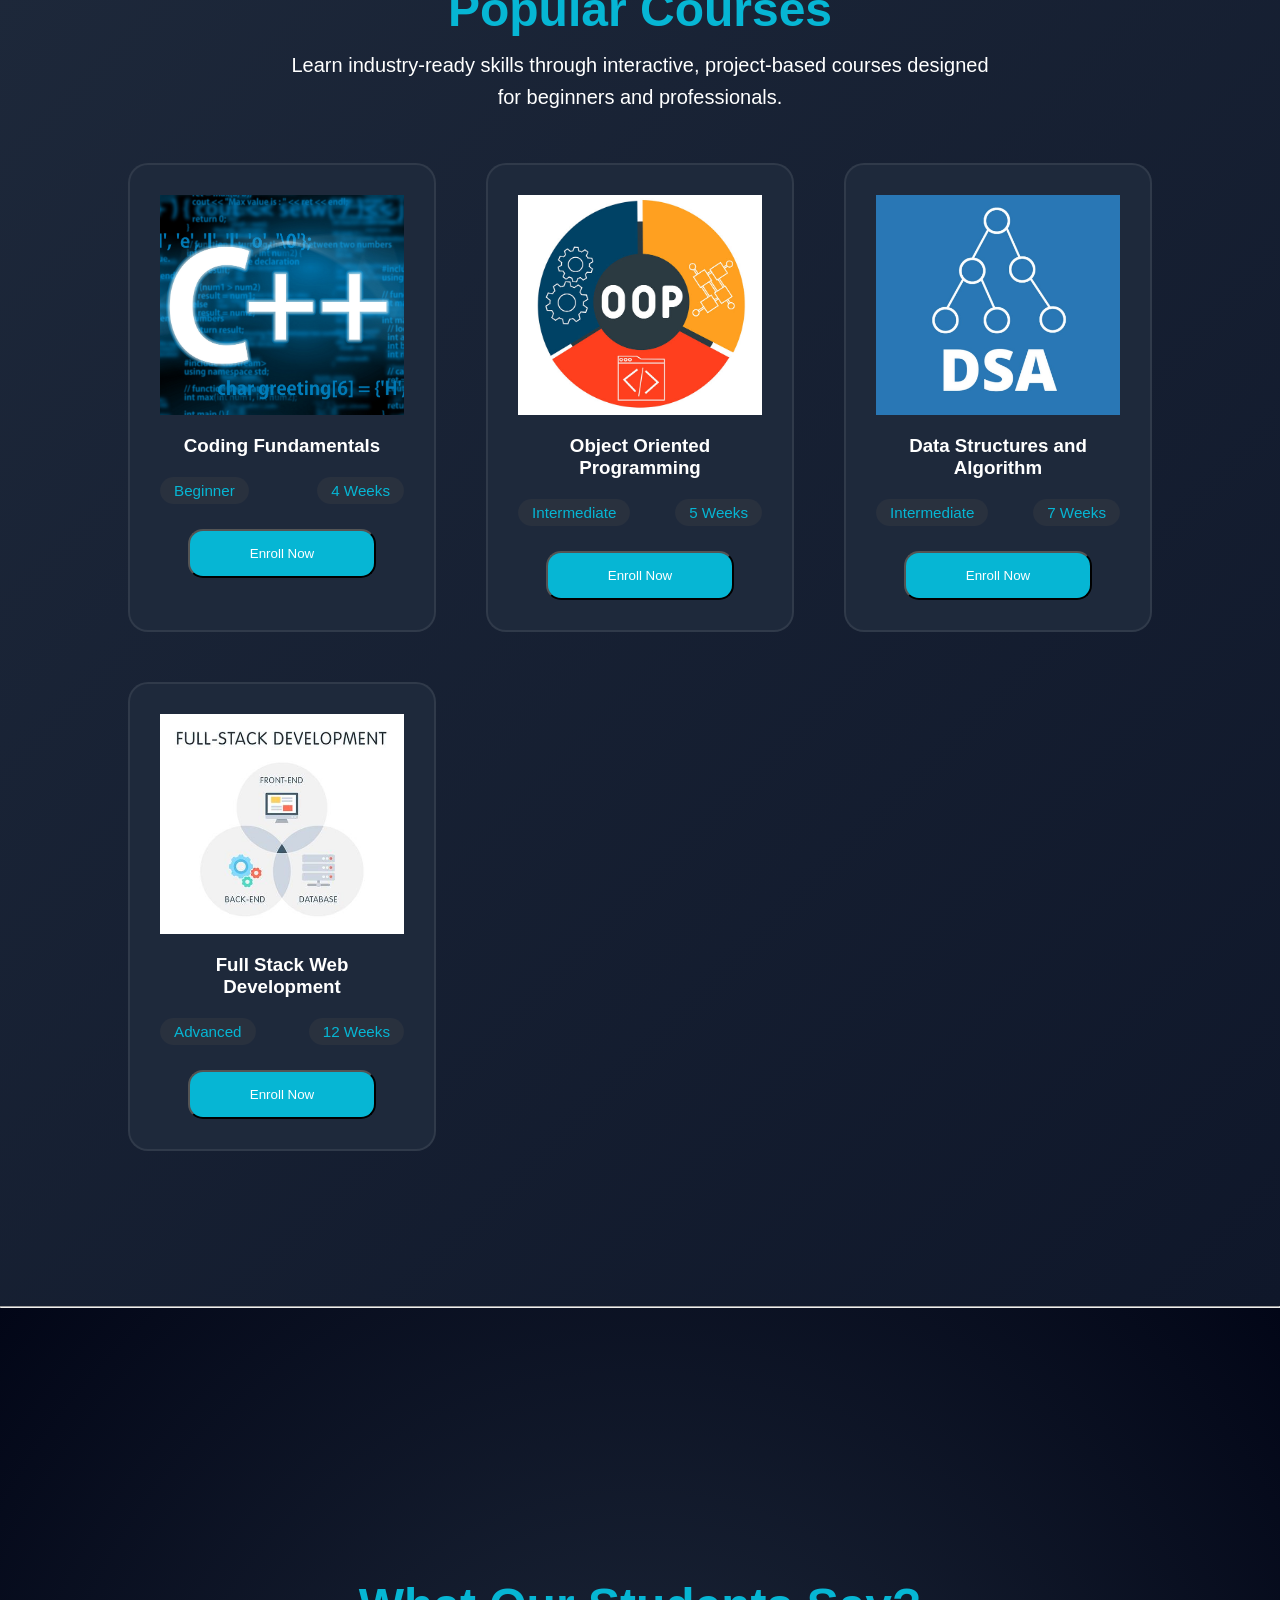
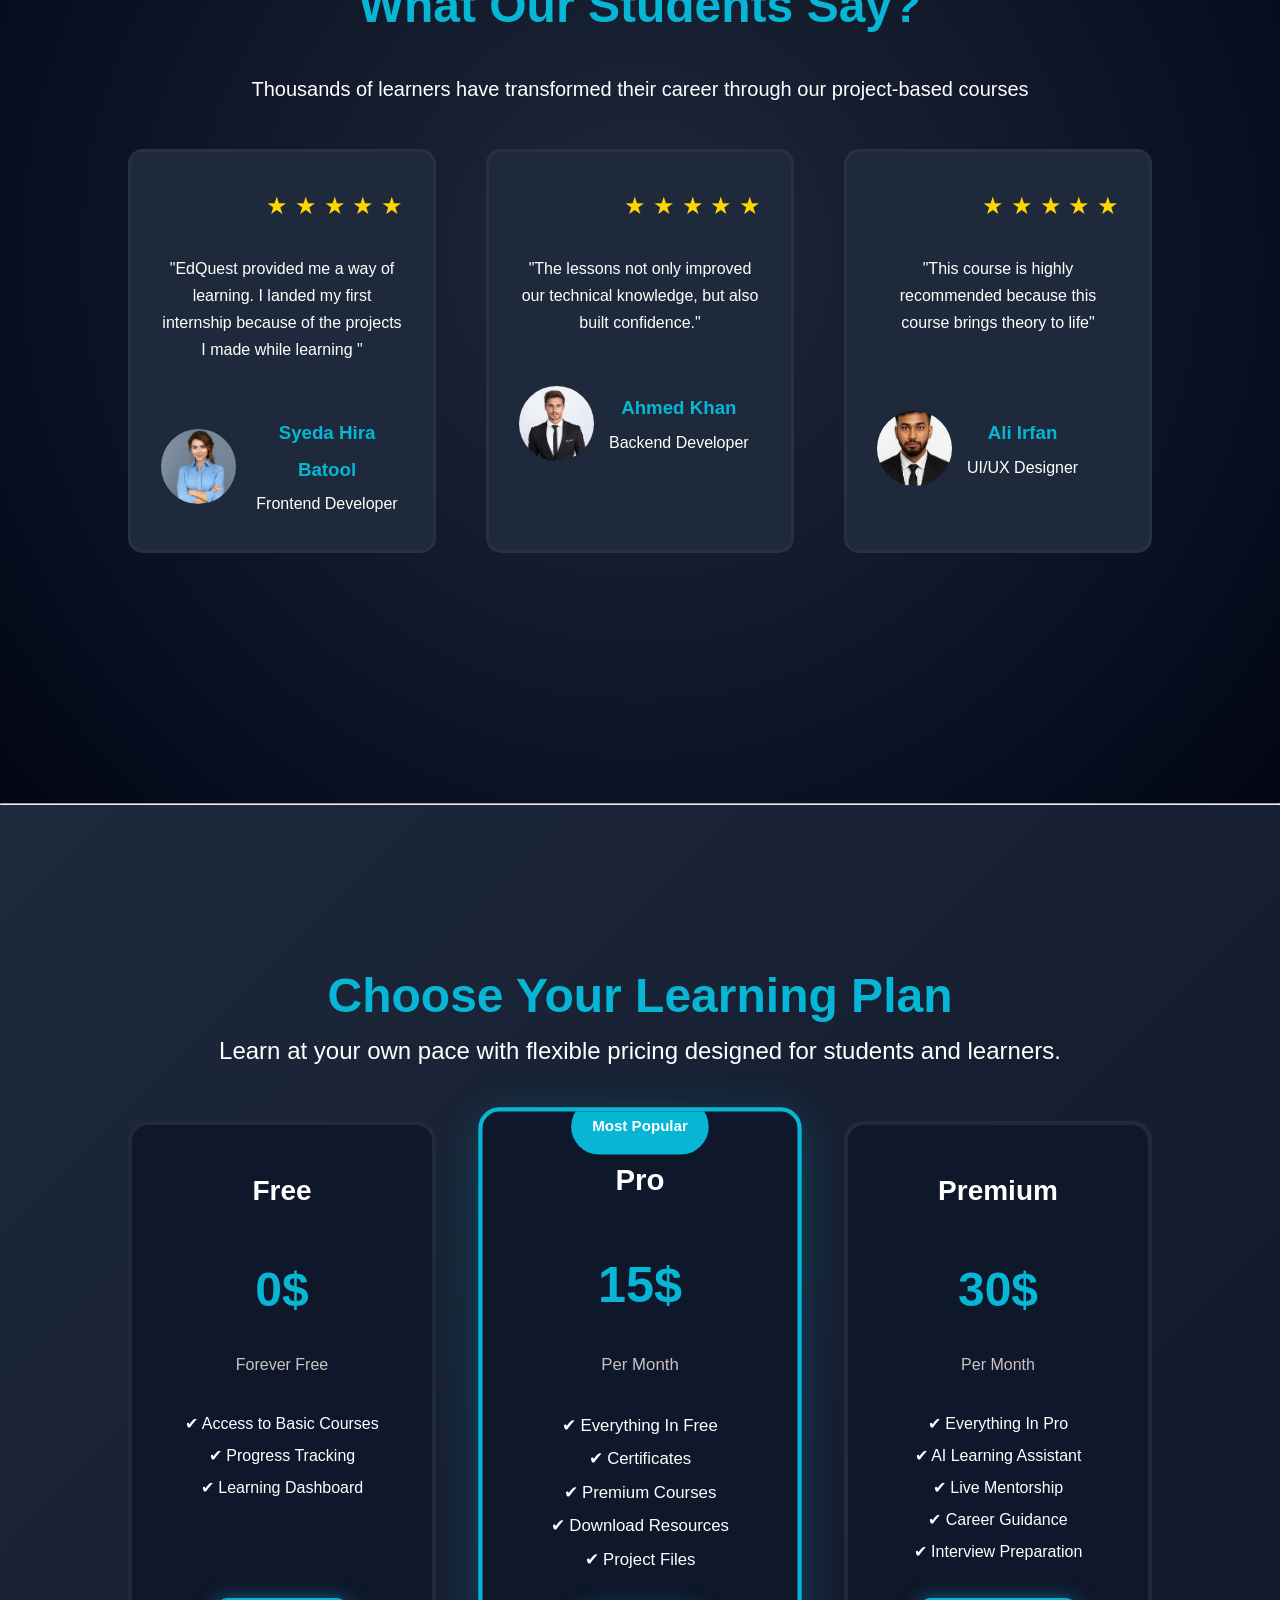
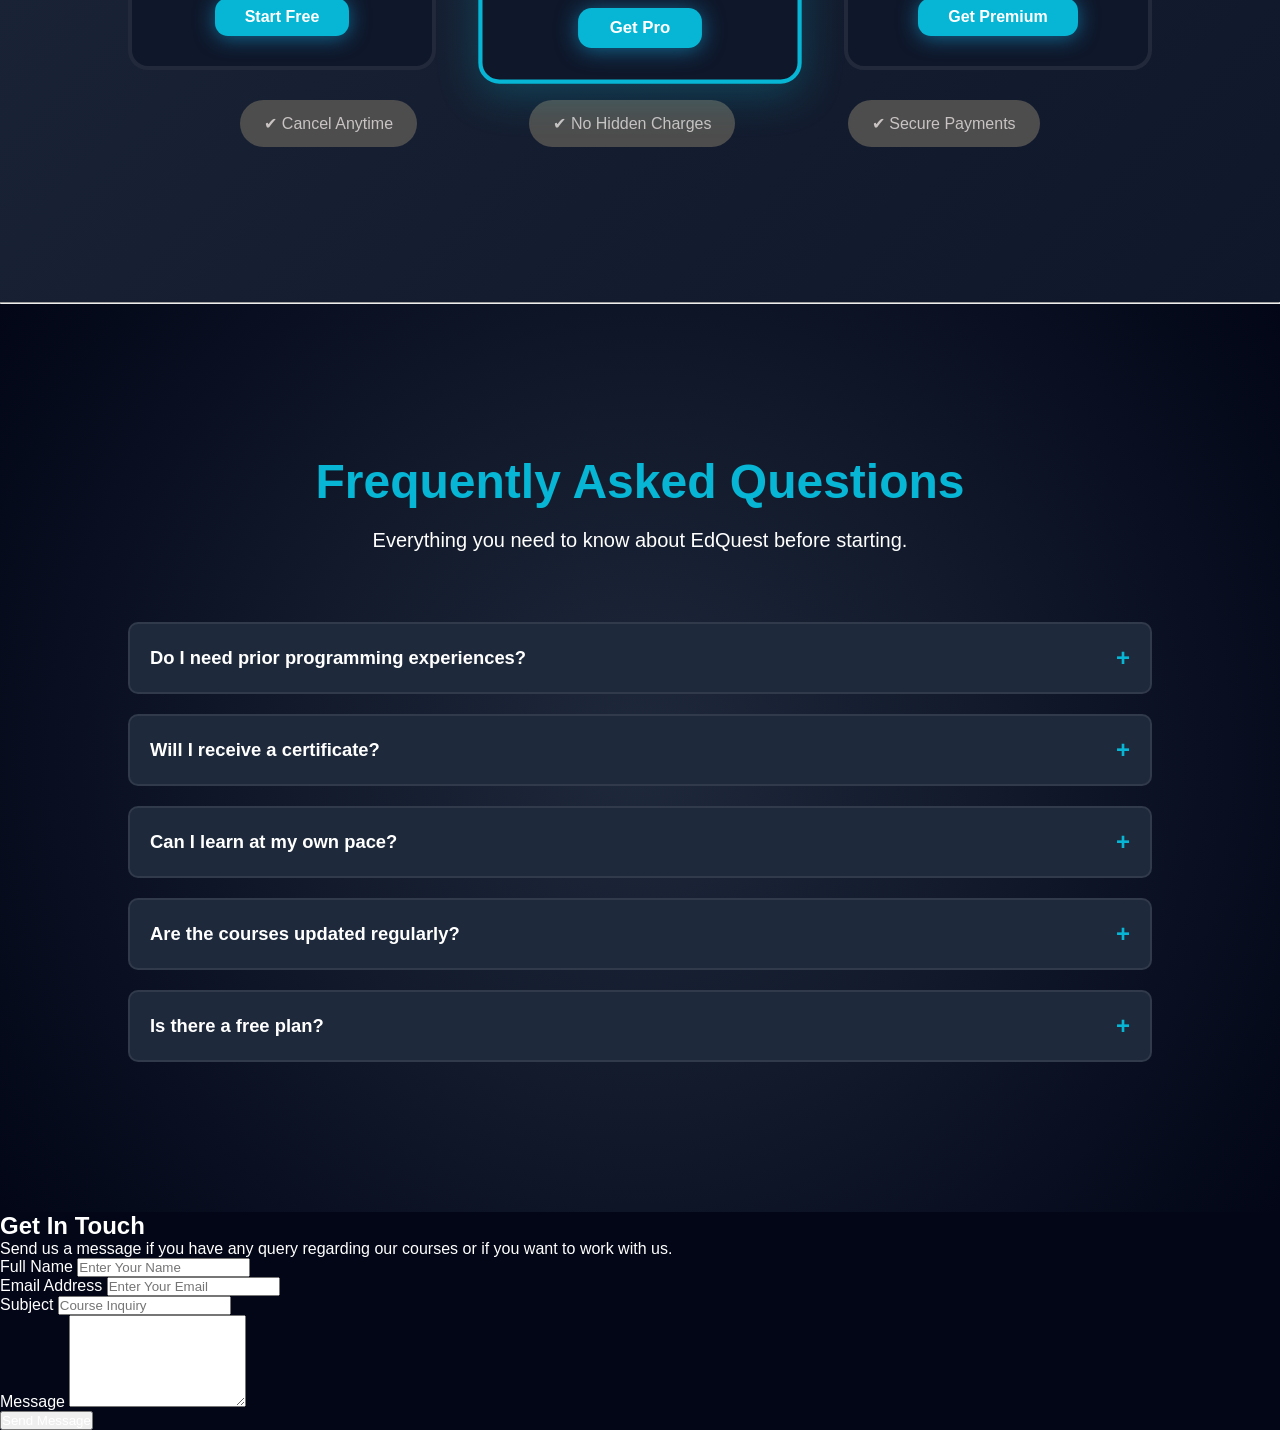
==== commit 3a873d7a: "added contact HTML" ====
--- a/index.html
+++ b/index.html
@@ -406,6 +406,45 @@
             </div>
         </section>
         
+        <section id="contact">
+            <div class="contactContainer">
+                <div class = "contactHeader">
+                    <h2>Get In Touch</h2>
+                    <p>Send us a message if you have any query regarding our courses or if you want to work with us.</p>
+                </div>
+
+                <form class="contactForm">
+                    <div class="inputGroup">
+                        <label for="name">Full Name</label>
+                        <input type="text" id="text" placeholder="Enter Your Name" required>
+                    </div>
+
+                    <div class="inputGroup">
+                        <label for="email">Email Address</label>
+                        <input type="email" id="email" placeholder="Enter Your Email" required>
+                    </div>
+
+                    <div class="inputGroup">
+                        <label for="subject">Subject</label>
+                        <input type="text" id="subject" placeholder="Course Inquiry" required>
+                    </div>
+
+                    <div class="inputGroup">
+                        <label for="message">Message</label>
+                        <textarea id="message" rows="6" placeholder="Write your message..." required> </textarea>
+                    </div>
+
+
+                    <button type="submit" class="contactBtn">
+                        Send Message
+                    </button>
+
+                </form>
+
+            </div>
+        </section>
+
+
     </main>
 </body>
 </html>
--- a/style.css
+++ b/style.css
@@ -840,7 +840,8 @@
 .faqHeader p
 {
     font-size: 1.25rem;
-
+    max-width:700px;
+    margin:auto;
 
 }
 
@@ -879,6 +880,20 @@
     justify-content: space-between;
 
     align-items: center;
+    cursor:pointer;
+}
+
+
+summary::-webkit-details-marker
+{
+    display:none;
+}
+
+
+summary:focus-visible
+{
+    outline:2px solid var(--primary);
+    outline-offset:6px;
 }
 
 .faqList summary::after
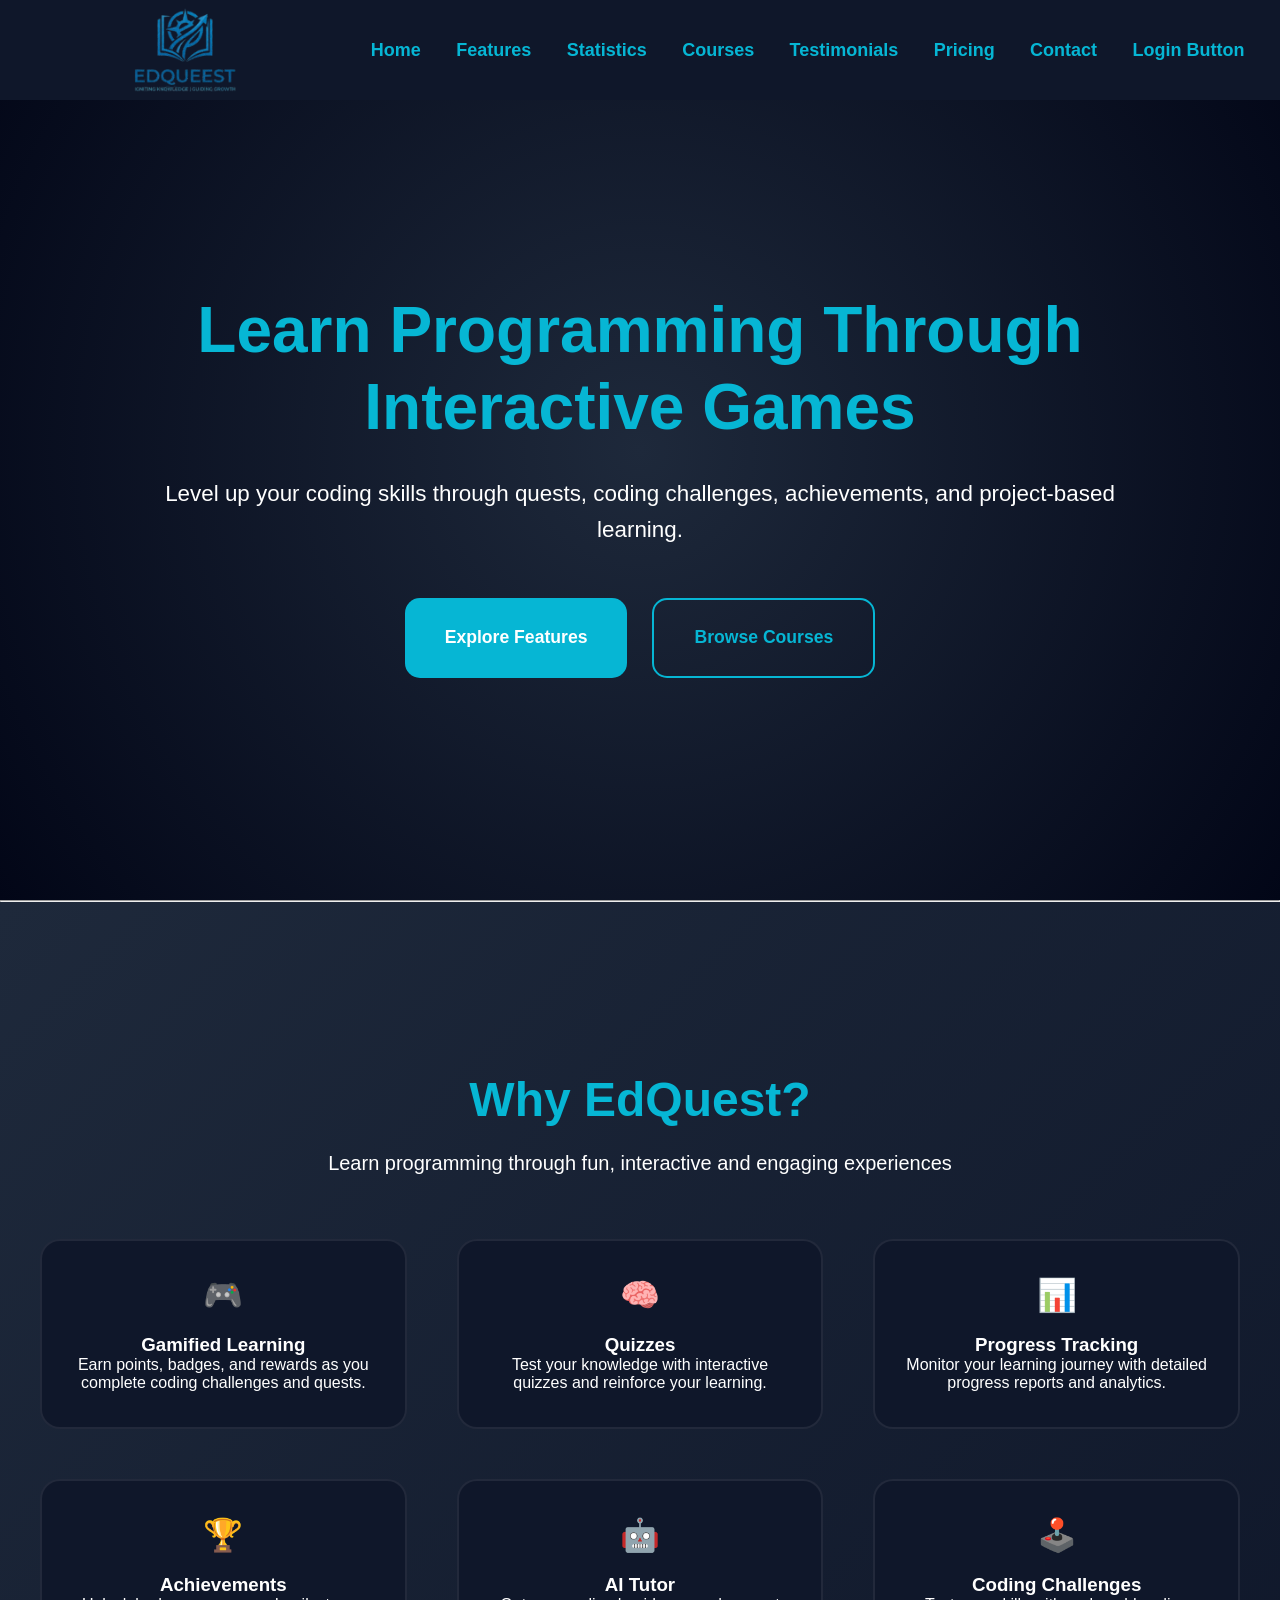
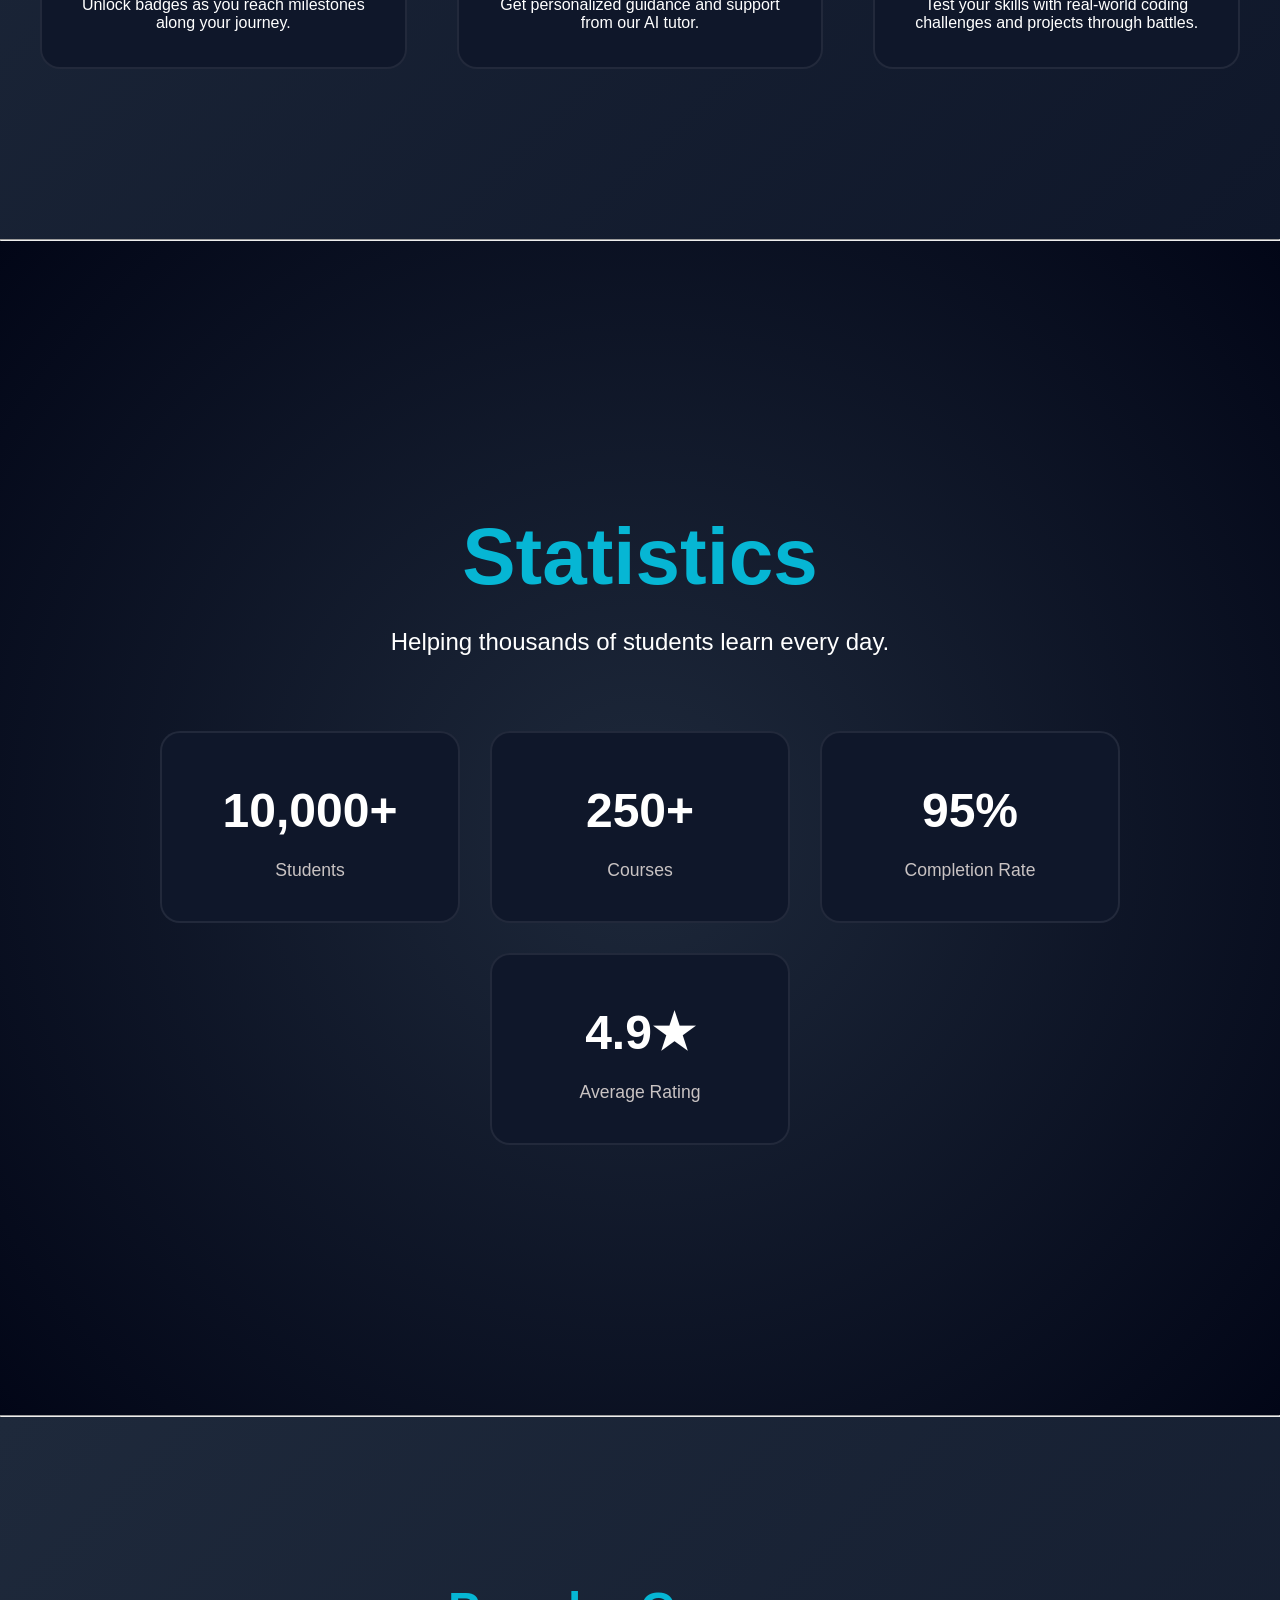
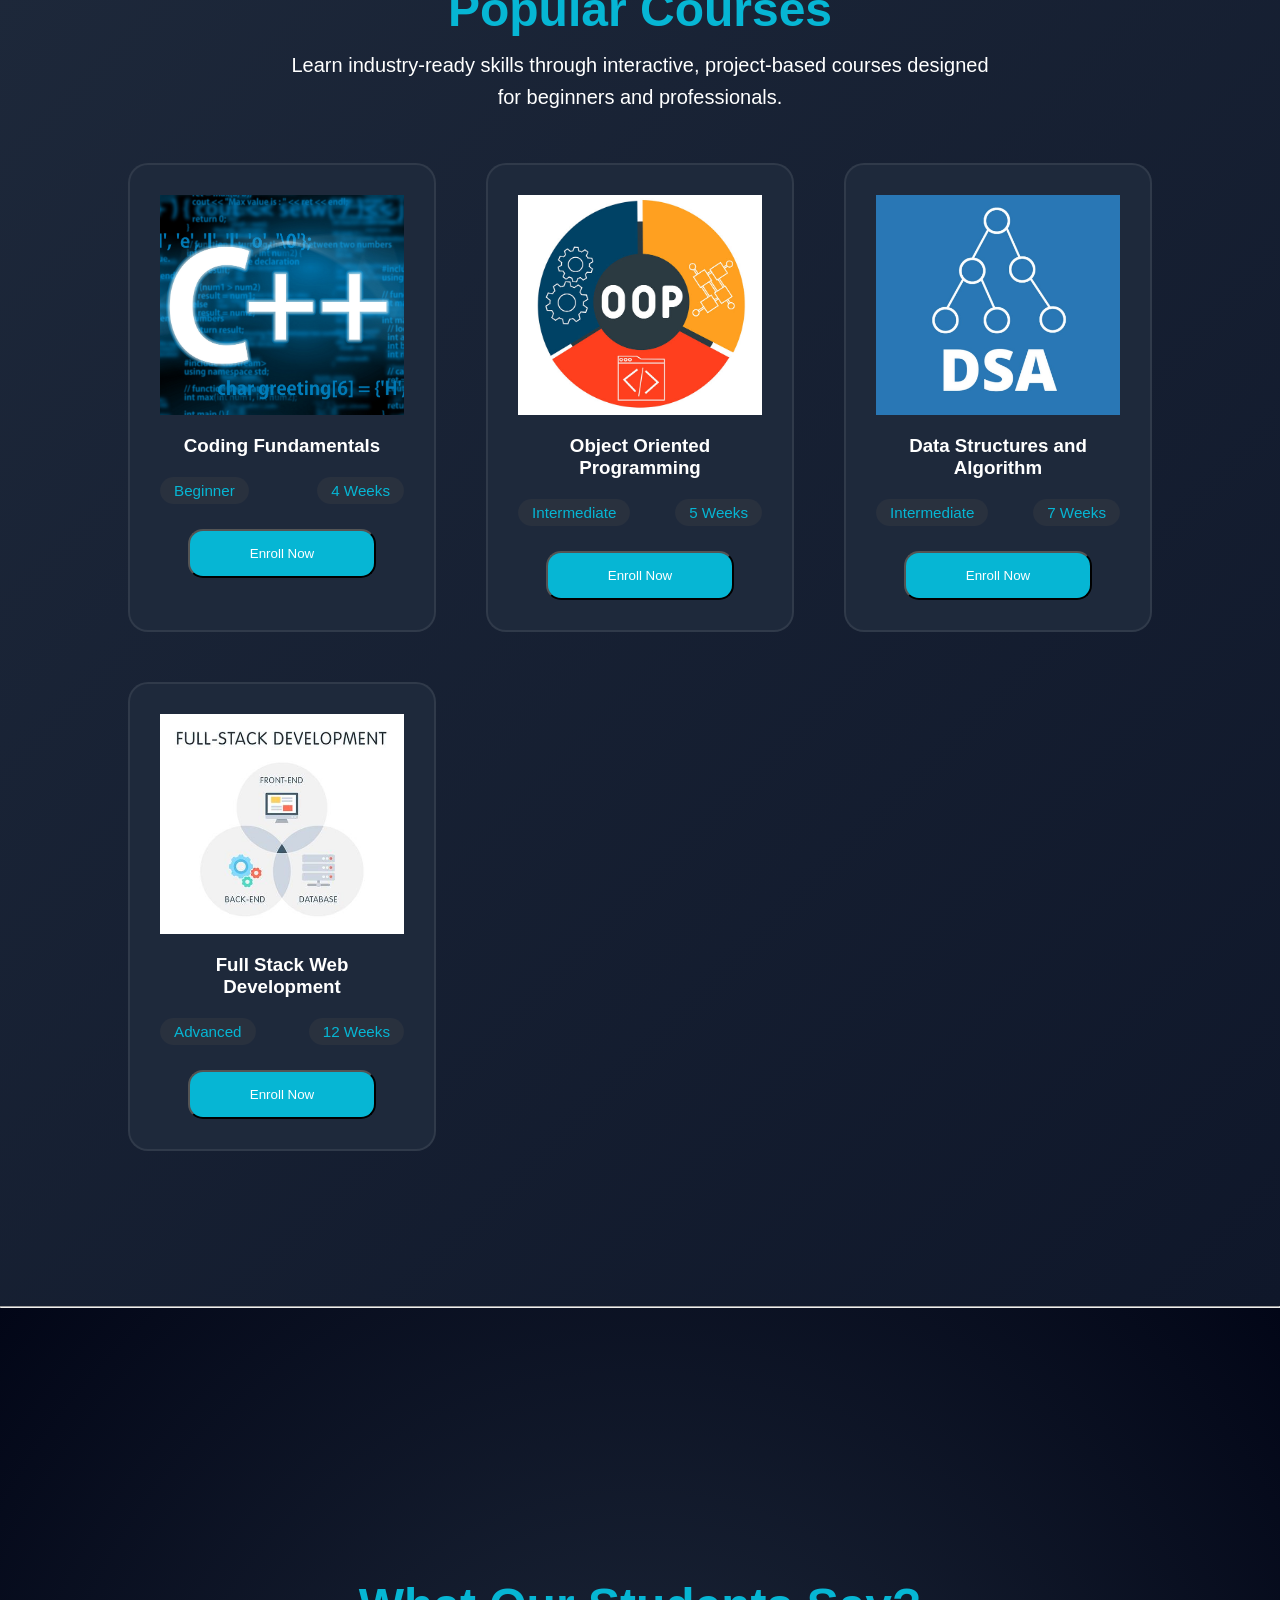
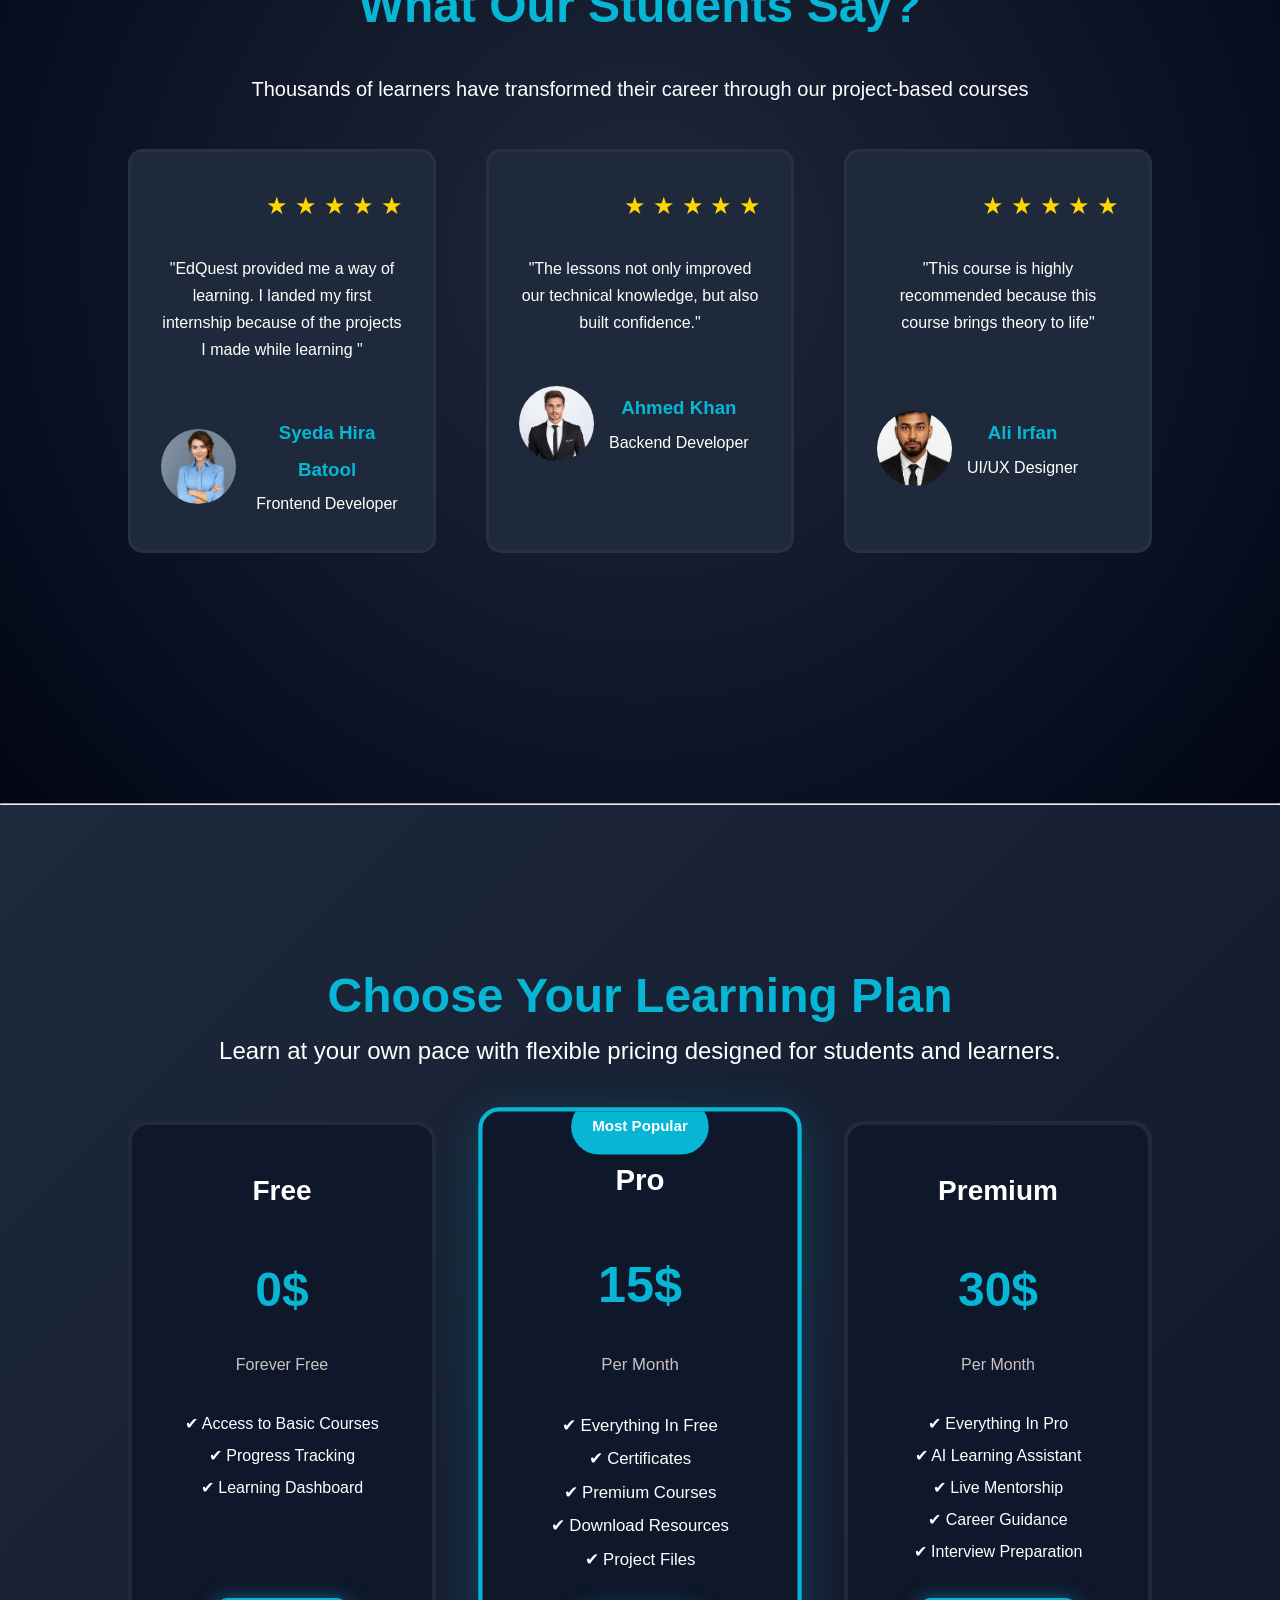
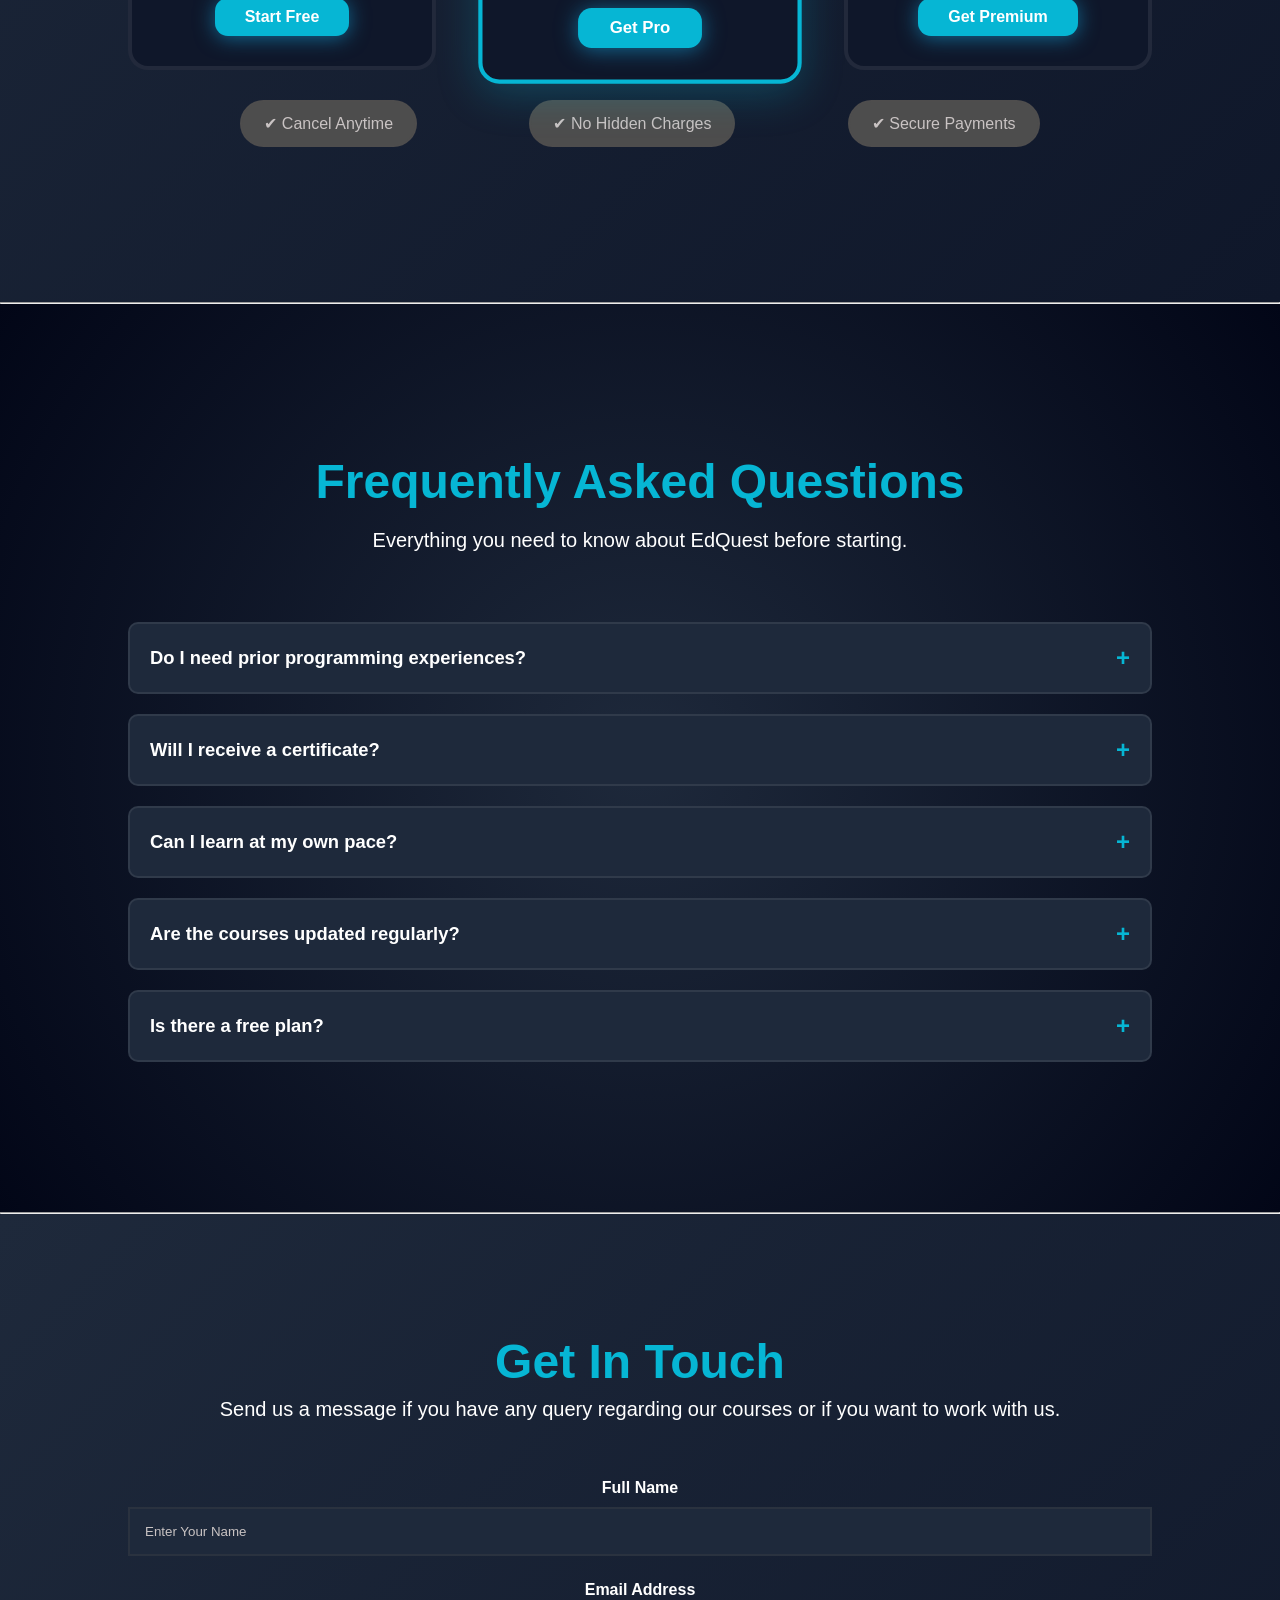
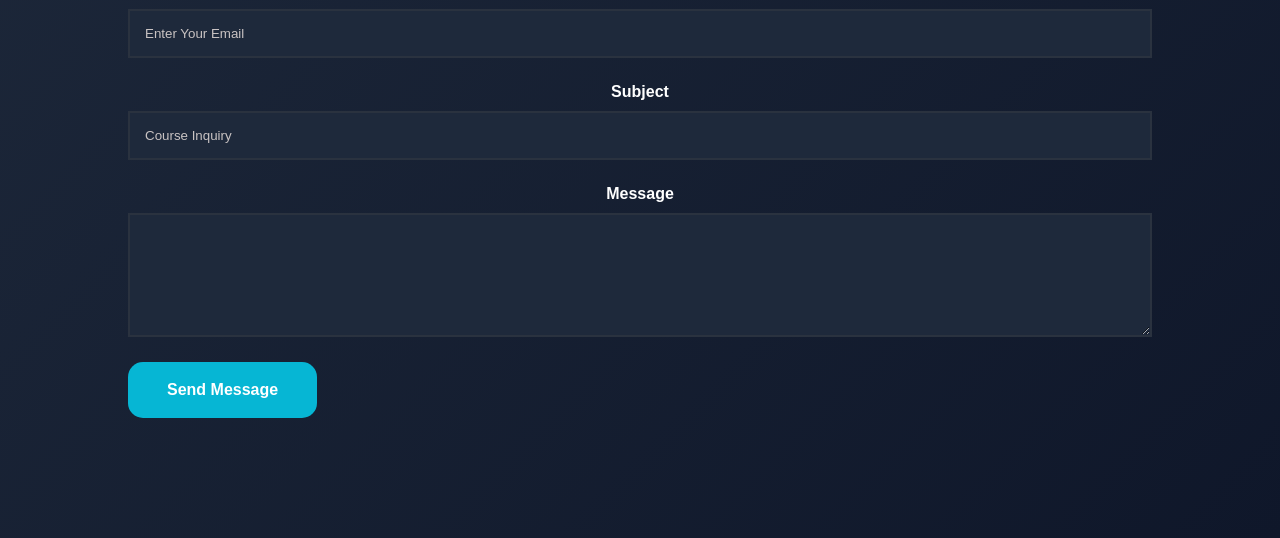
==== commit 37d27e45: "Added styling to cotnact page" ====
--- a/index.html
+++ b/index.html
@@ -405,6 +405,8 @@
                 </div>
             </div>
         </section>
+
+        <hr>
         
         <section id="contact">
             <div class="contactContainer">
--- a/style.css
+++ b/style.css
@@ -628,7 +628,6 @@
 
 .priceHeader
 {
-    text-align: center;
     margin-bottom: 50px;
 }
 
@@ -928,6 +927,120 @@
         box-shadow: 0 0 20px rgba(6,182,212,.25);
 }
 
+
+/* Contact */
+#contact
+{
+    background: linear-gradient(  135deg,   var(--bg-mid),   var(--nav-bg) );
+    padding: 120px 10%;
+
+    text-align:  center;
+}
+
+.contactContainer
+{
+    width: 100%;
+    max-width: 1200px;
+    margin: auto;
+    
+}
+
+.contactHeader
+{
+    margin-bottom: 50px;
+}
+
+.contactHeader h2
+{
+    font-size: 3rem;
+    color: var(--primary);
+    font-weight: 800;
+}
+
+.contactHeader p
+{
+    font-size: 1.25rem;
+    line-height: 2;
+}
+
+.contactForm
+{
+    display: flex;
+    flex-direction: column;
+    gap:25px;
+
+    
+}
+
+.inputGroup
+{
+    display: flex;
+    flex-direction: column;
+}
+
+.inputGroup label
+{
+    color: var(--white);
+    font-weight: 800;
+    margin-bottom: 10px;
+}
+
+.inputGroup input, 
+.inputGroup textarea
+{
+    padding: 15px;
+    border: none;
+    background-color: var(--bg-mid);
+    border:2px solid rgba(78, 78, 78, 0.25);
+
+    color: white;
+    outline: none;
+    transition:all 0.3s ease;
+}
+
+
+.inputGroup input::placeholder,
+.inputGroup textarea::placeholder
+{
+    color: var(--light-gray);
+}
+
+.inputGroup input:focus,
+.inputGroup textarea:focus
+{
+    border-color:var(--primary);
+}
+
+textarea
+{
+    resize:vertical;
+    min-height:100px;
+}
+
+
+.contactBtn
+{
+    padding: 10px 10px;
+    width: fit-content;
+
+    flex-direction: flex-start;
+    border-radius: 15px;
+    background-color: var(--primary);
+
+    font-size: 1rem;
+    font-weight: 700;
+    padding:15px 35px;
+    cursor:pointer;
+    border: 4px solid rgba(3, 3, 3, 0);
+
+    transition: all 0.3s ease;
+}
+
+.contactBtn:hover
+{
+    transform: translateY(-4px);
+    box-shadow:0 5px 30px rgba(6,182,212,.35);
+}
 /* =========================
 RESPONSIVE DESIGN
 ========================= */
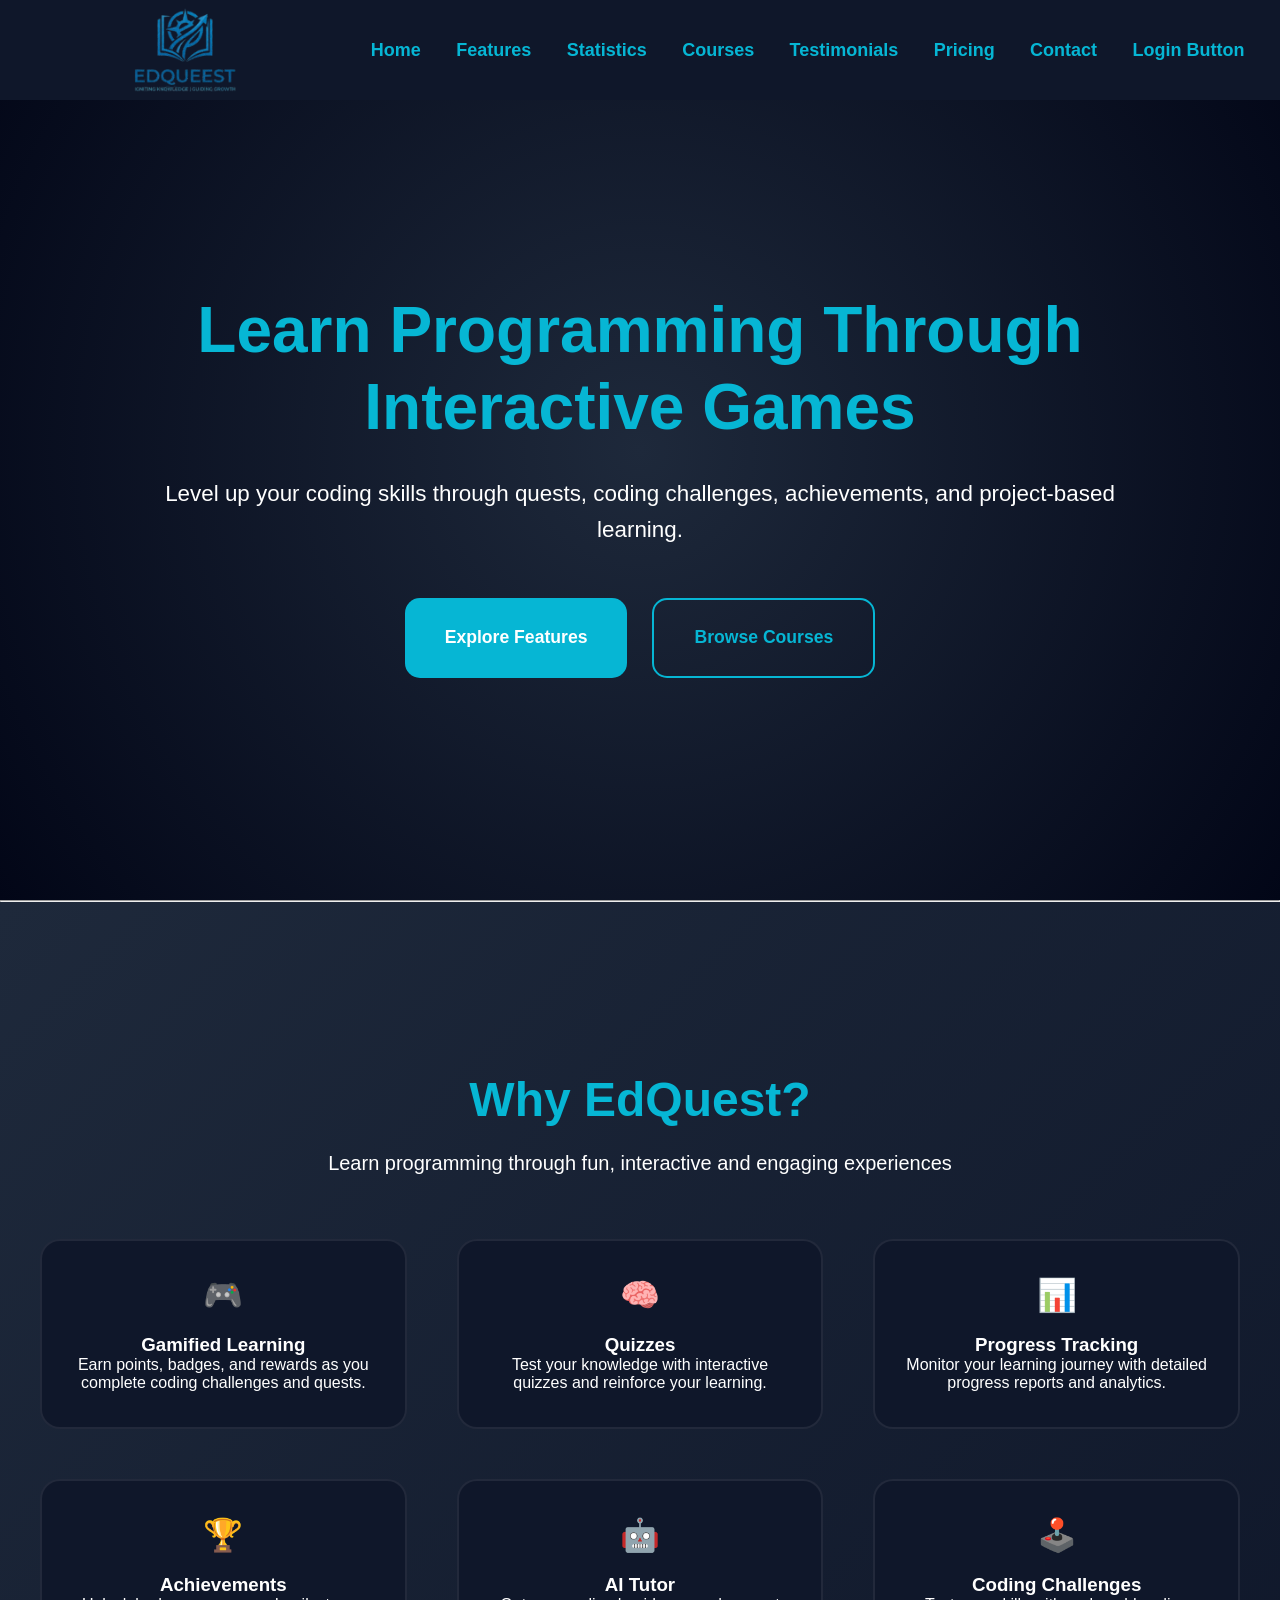
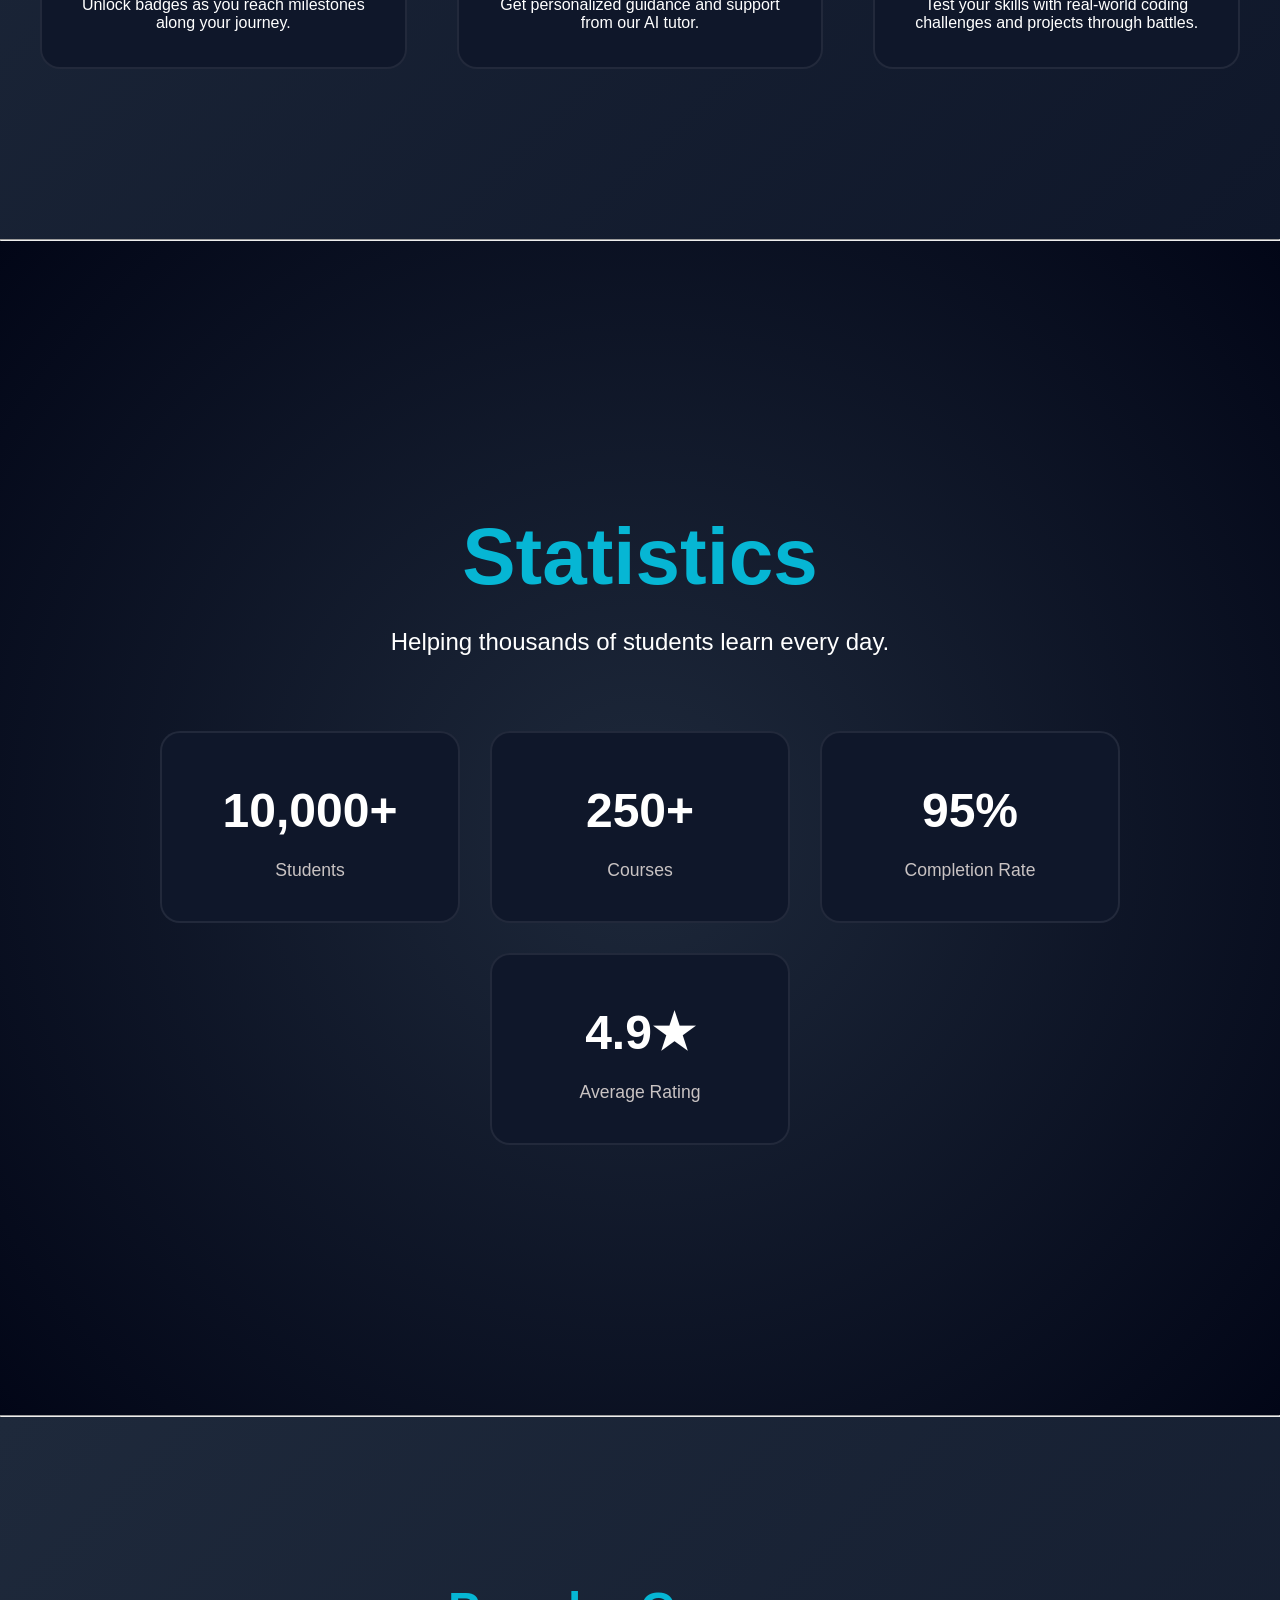
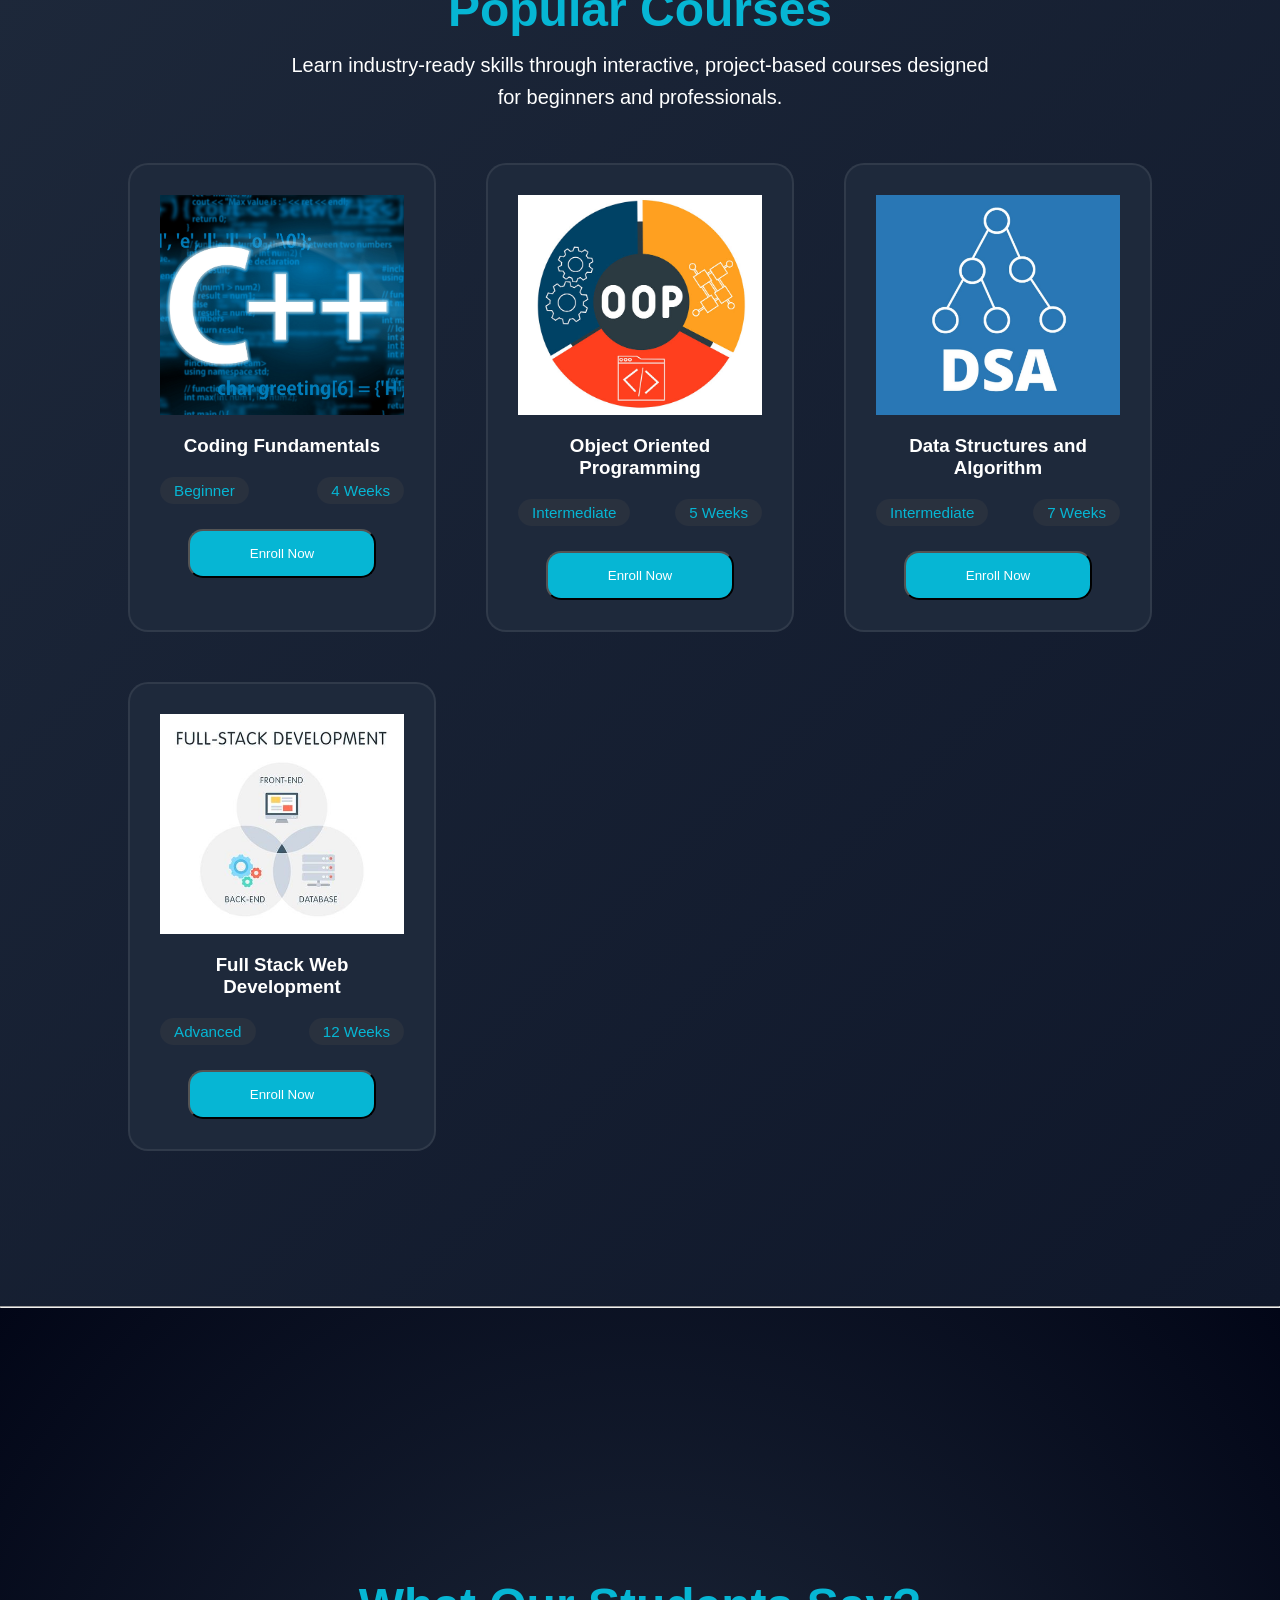
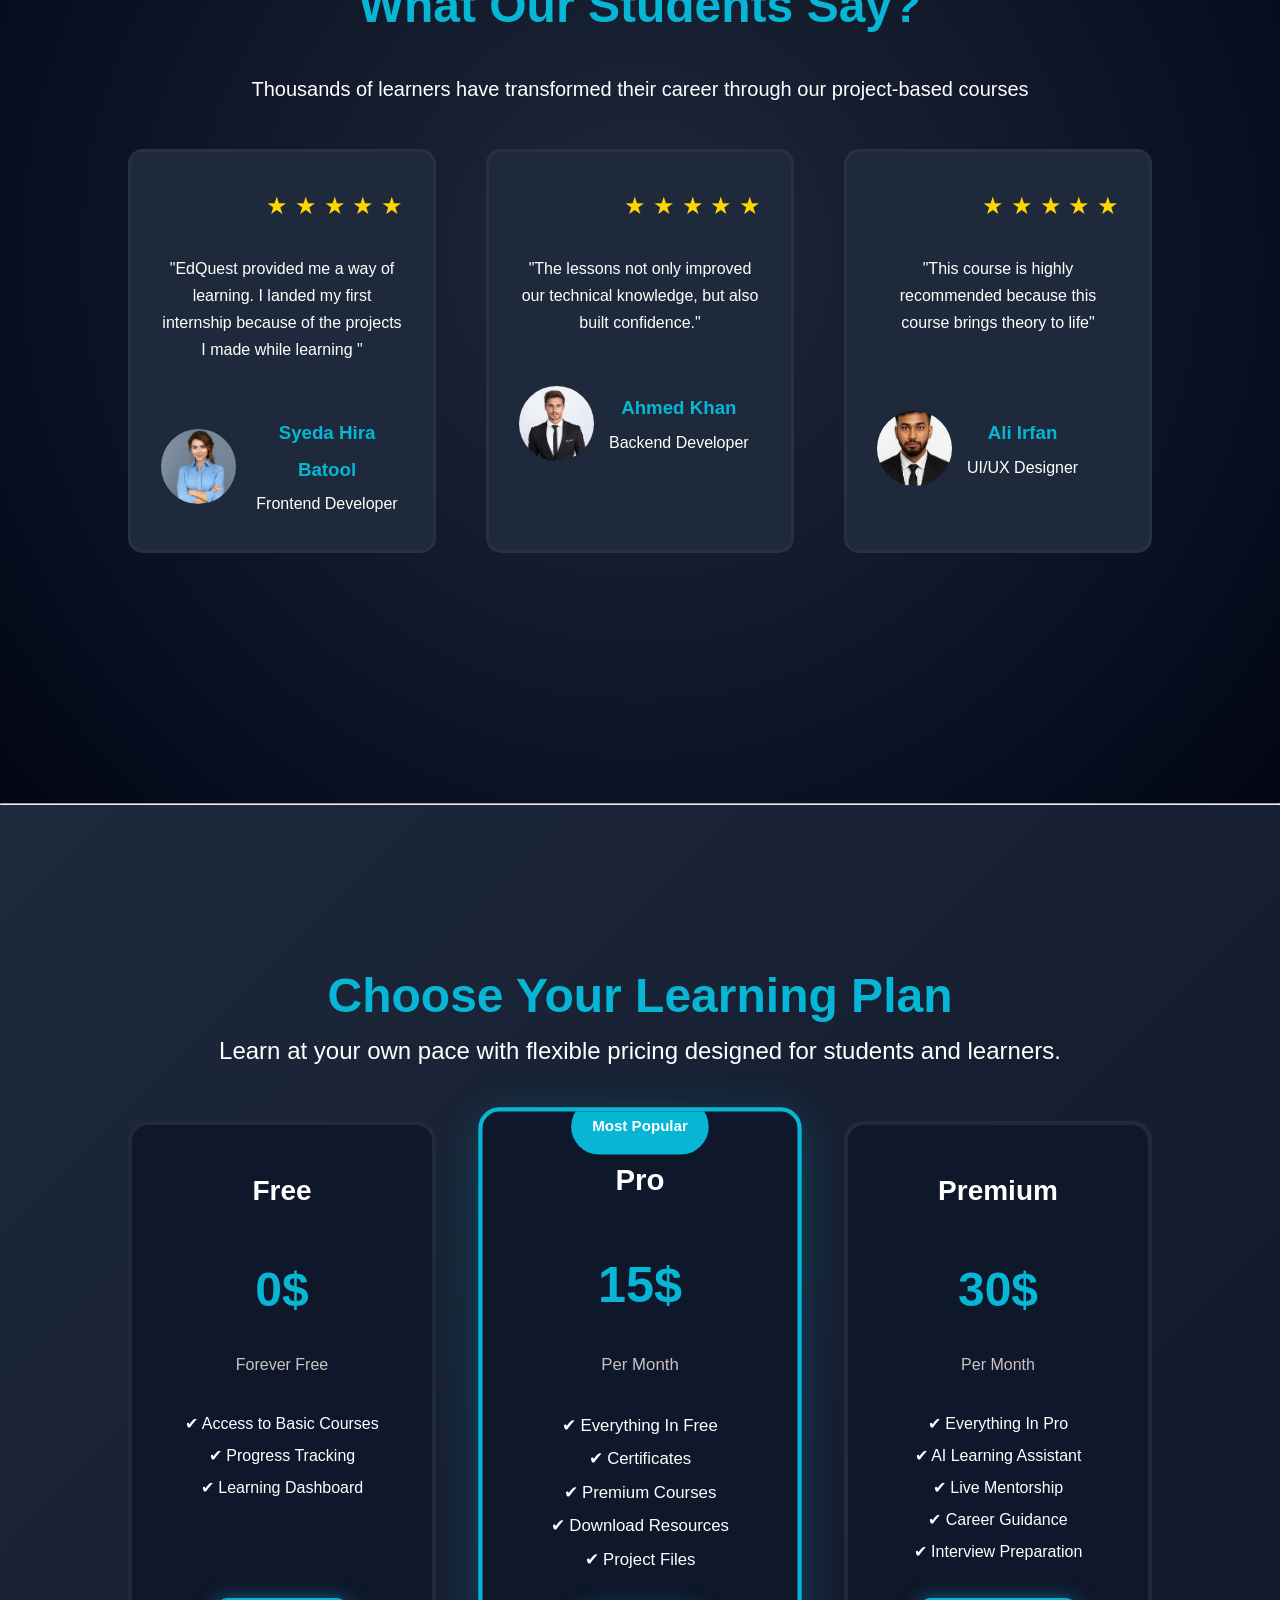
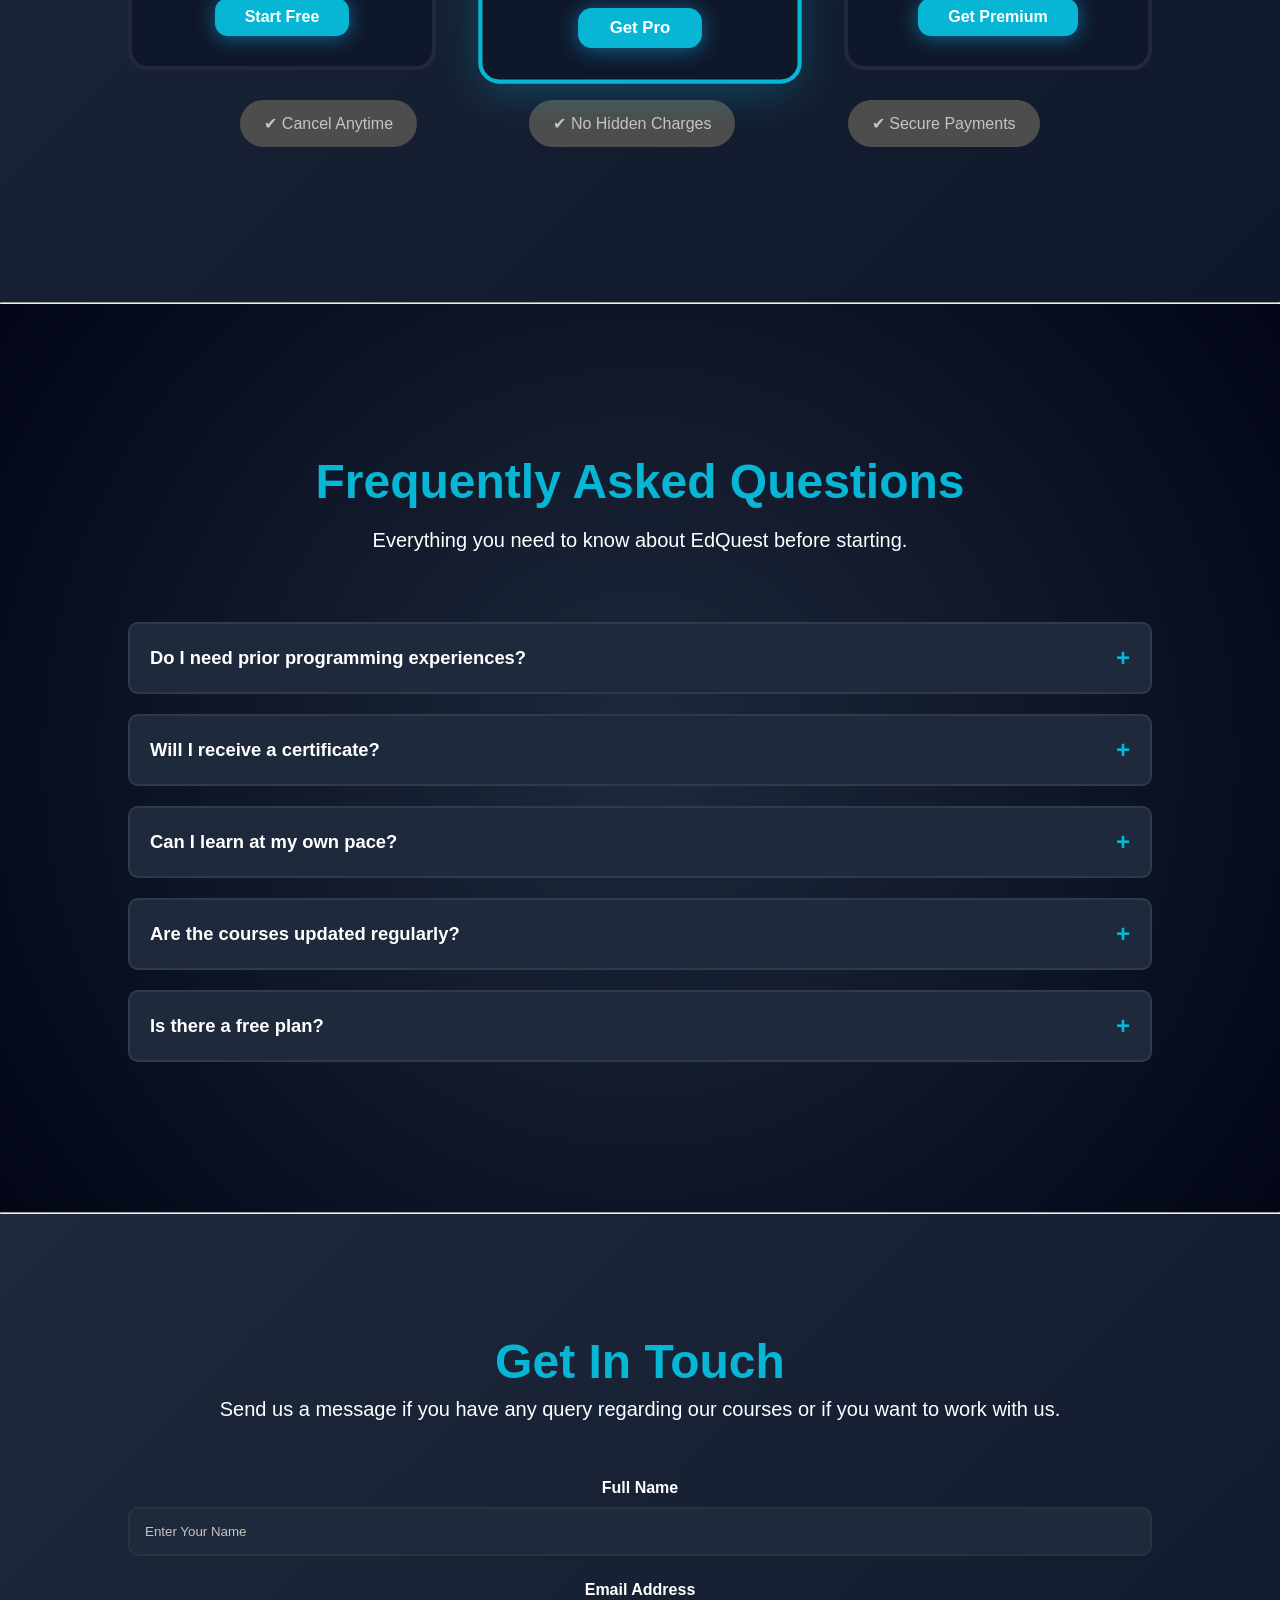
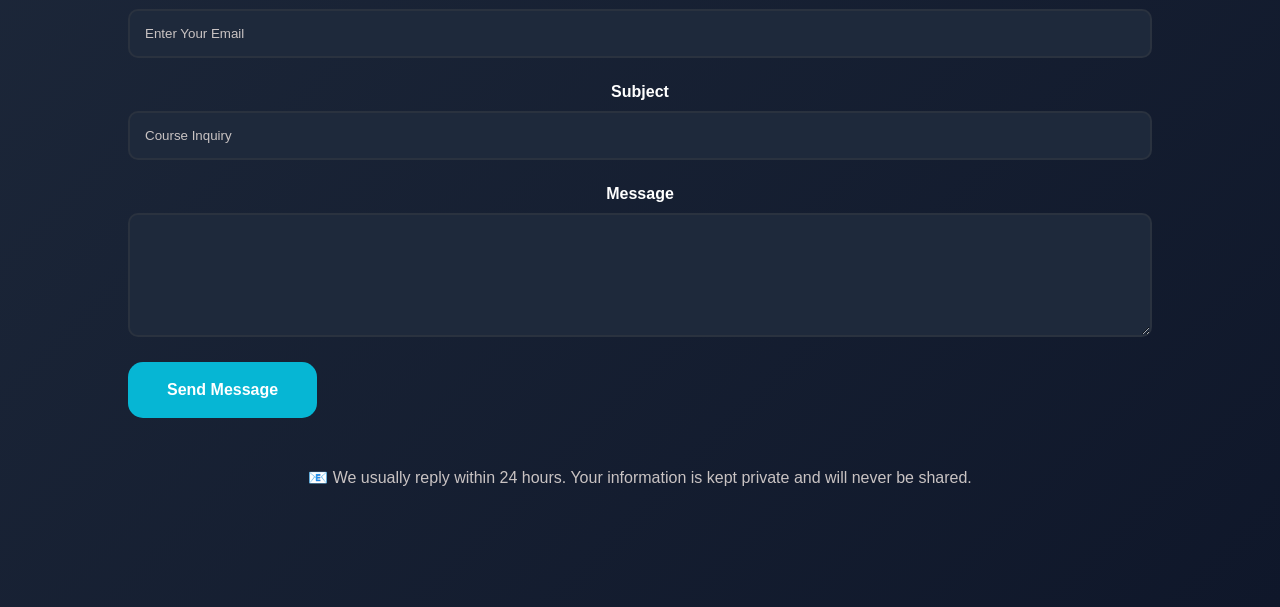
==== commit b4e8e4f4: "improved contact section" ====
--- a/index.html
+++ b/index.html
@@ -407,7 +407,7 @@
         </section>
 
         <hr>
-        
+
         <section id="contact">
             <div class="contactContainer">
                 <div class = "contactHeader">
@@ -443,6 +443,8 @@
 
                 </form>
 
+                <p class="contactNote"> 📧 We usually reply within 24 hours. Your information is kept private and will never be shared. </p>
+
             </div>
         </section>
 
--- a/style.css
+++ b/style.css
@@ -981,7 +981,7 @@
 .inputGroup label
 {
     color: var(--white);
-    font-weight: 800;
+    font-weight: 700;
     margin-bottom: 10px;
 }
 
@@ -996,6 +996,7 @@
     color: white;
     outline: none;
     transition:all 0.3s ease;
+    border-radius:10px;
 }
 
 
@@ -1014,16 +1015,15 @@
 textarea
 {
     resize:vertical;
-    min-height:100px;
+    min-height:120px;
 }
 
 
 .contactBtn
 {
-    padding: 10px 10px;
+
     width: fit-content;
 
-    flex-direction: flex-start;
     border-radius: 15px;
     background-color: var(--primary);
 
@@ -1034,12 +1034,21 @@
     border: 4px solid rgba(3, 3, 3, 0);
 
     transition: all 0.3s ease;
+    color:white;
 }
 
 .contactBtn:hover
 {
     transform: translateY(-4px);
     box-shadow:0 5px 30px rgba(6,182,212,.35);
+}
+
+.contactNote
+{
+    margin-top: 50px;
+    color: var(--light-gray);
+    font-size: 1rem;
+    
 }
 /* =========================
 RESPONSIVE DESIGN
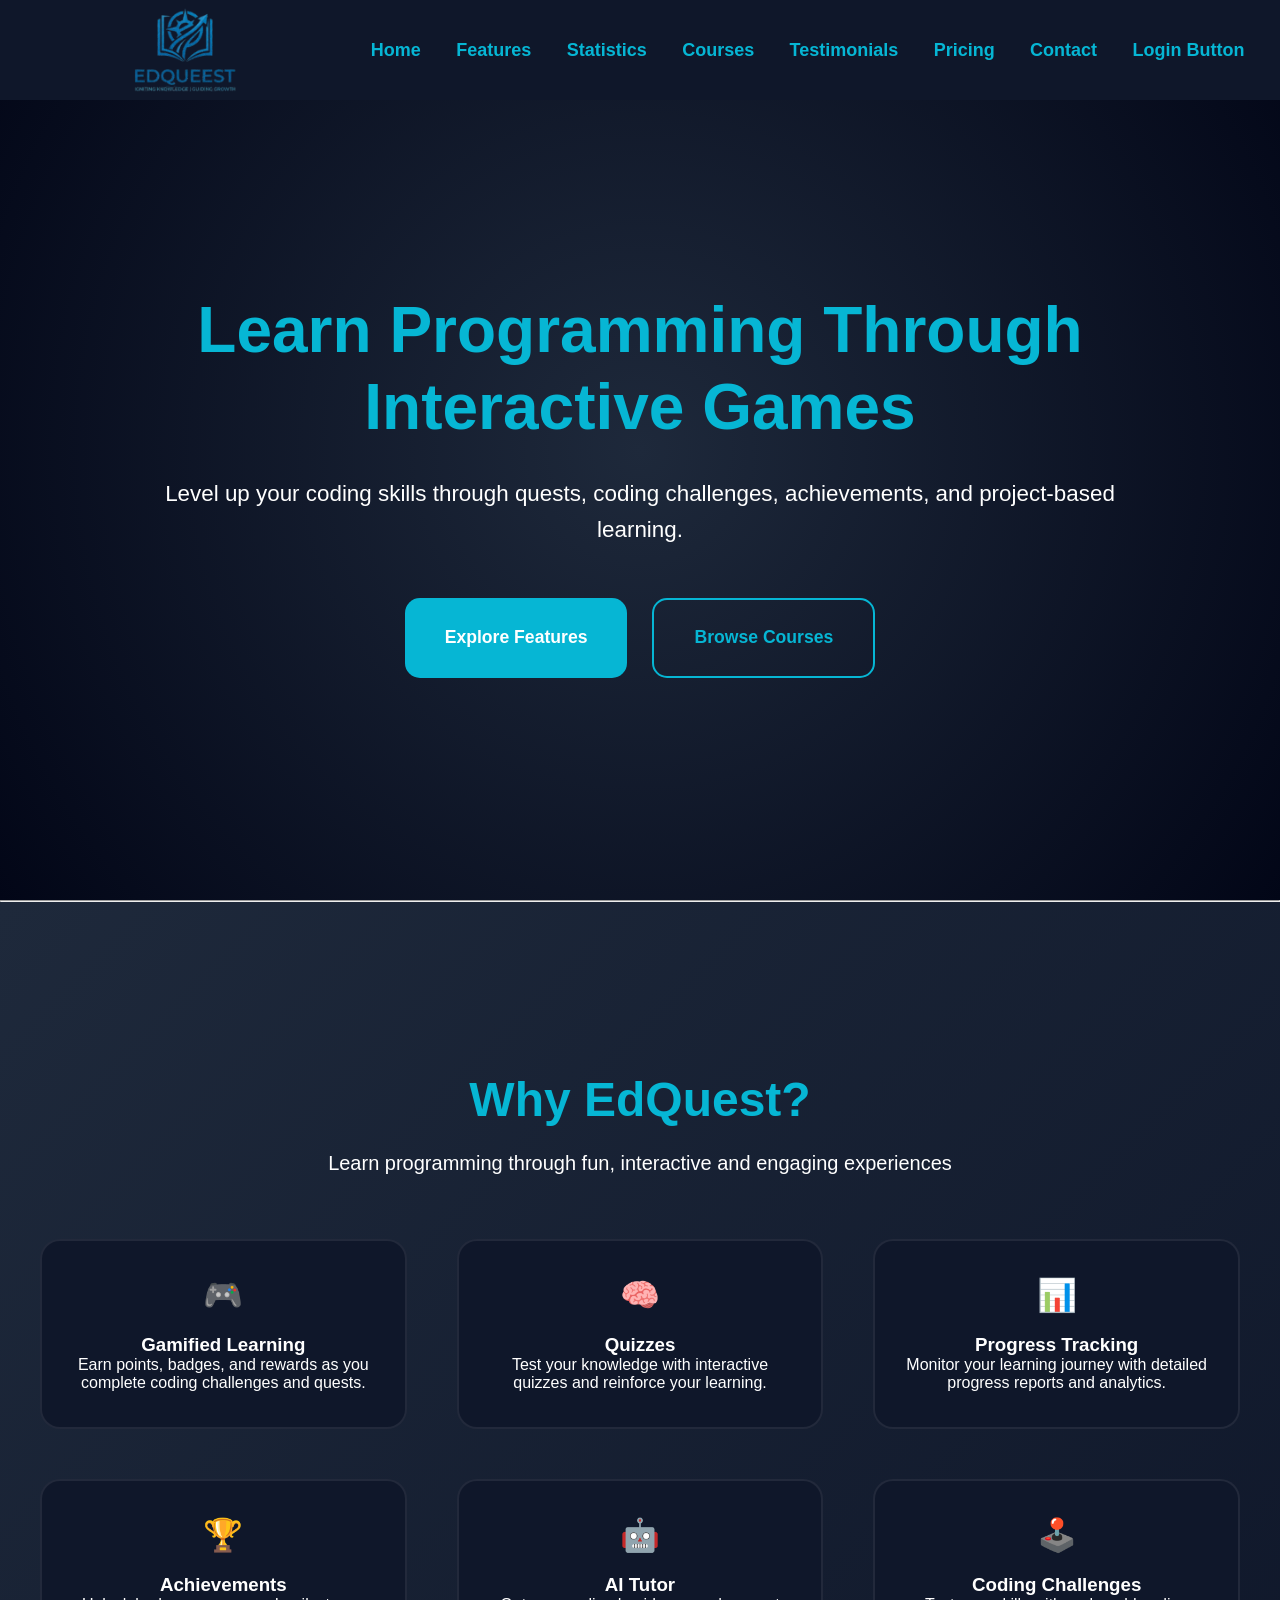
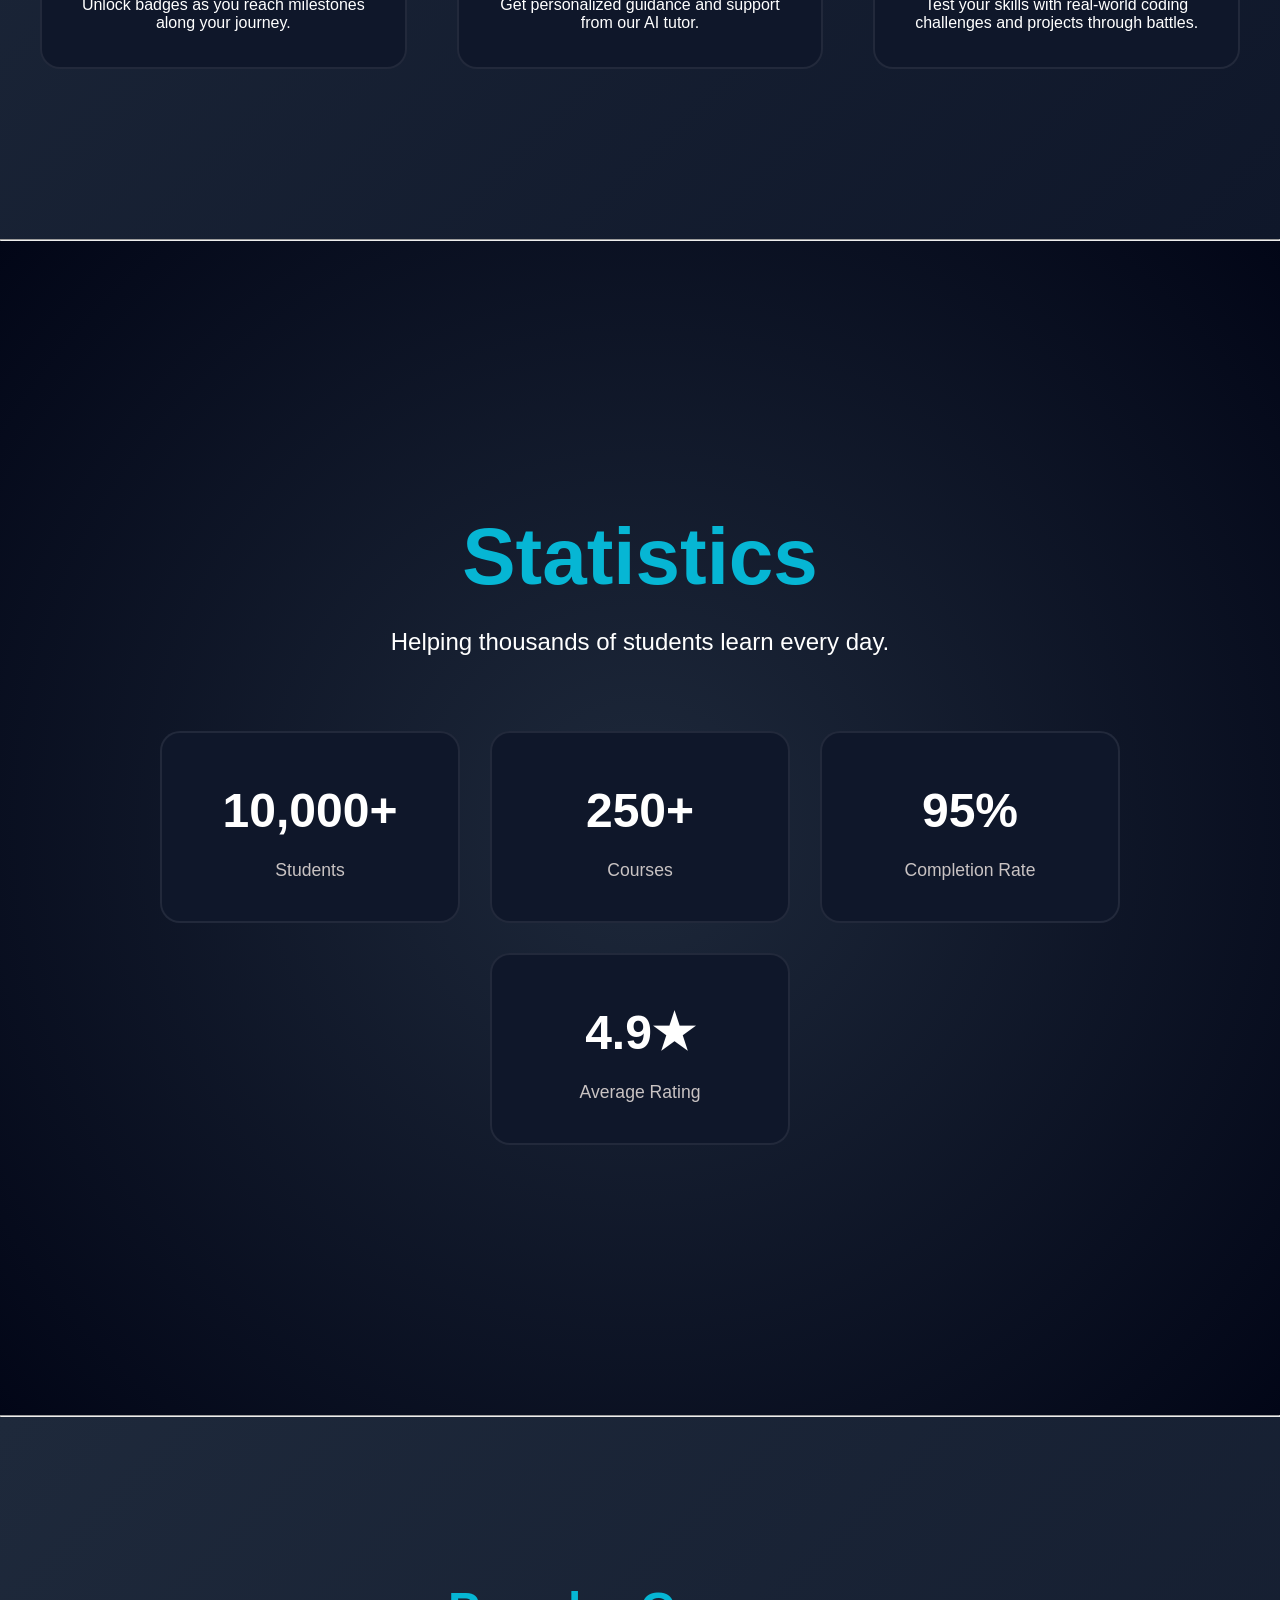
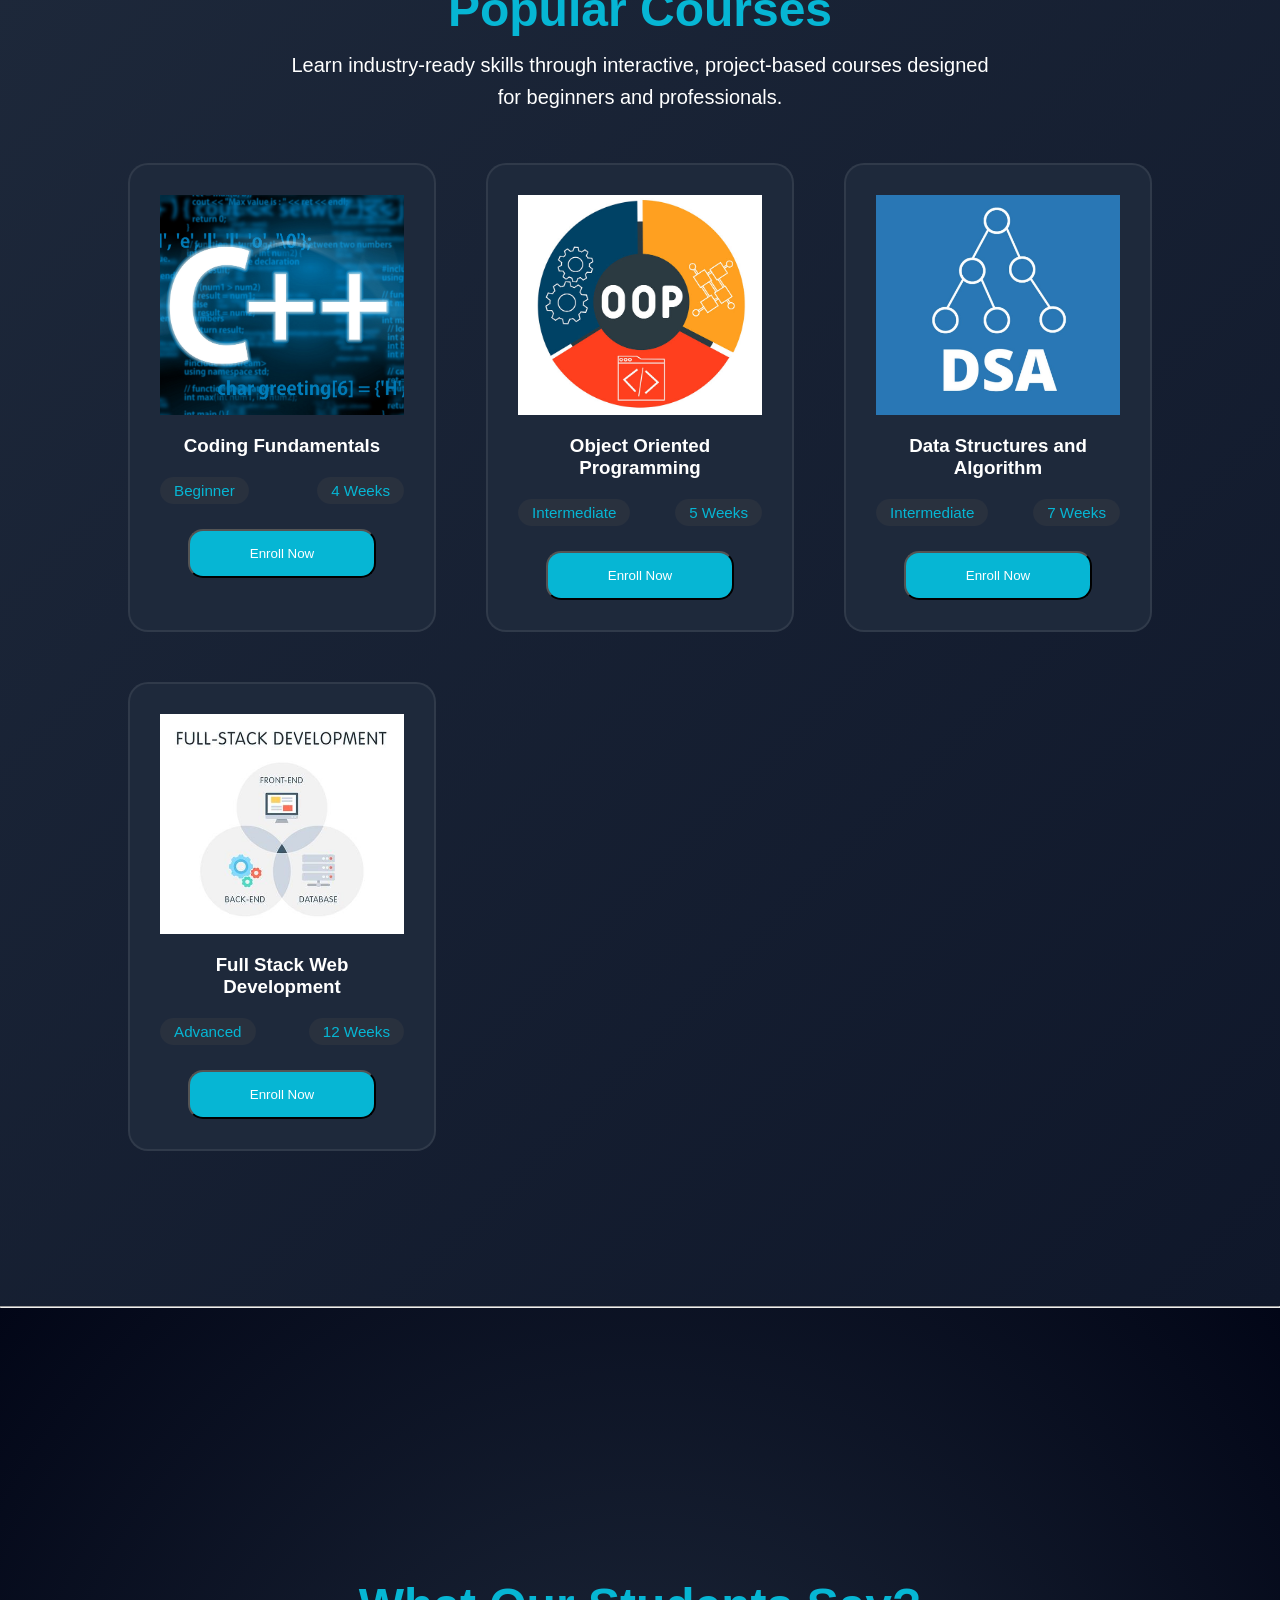
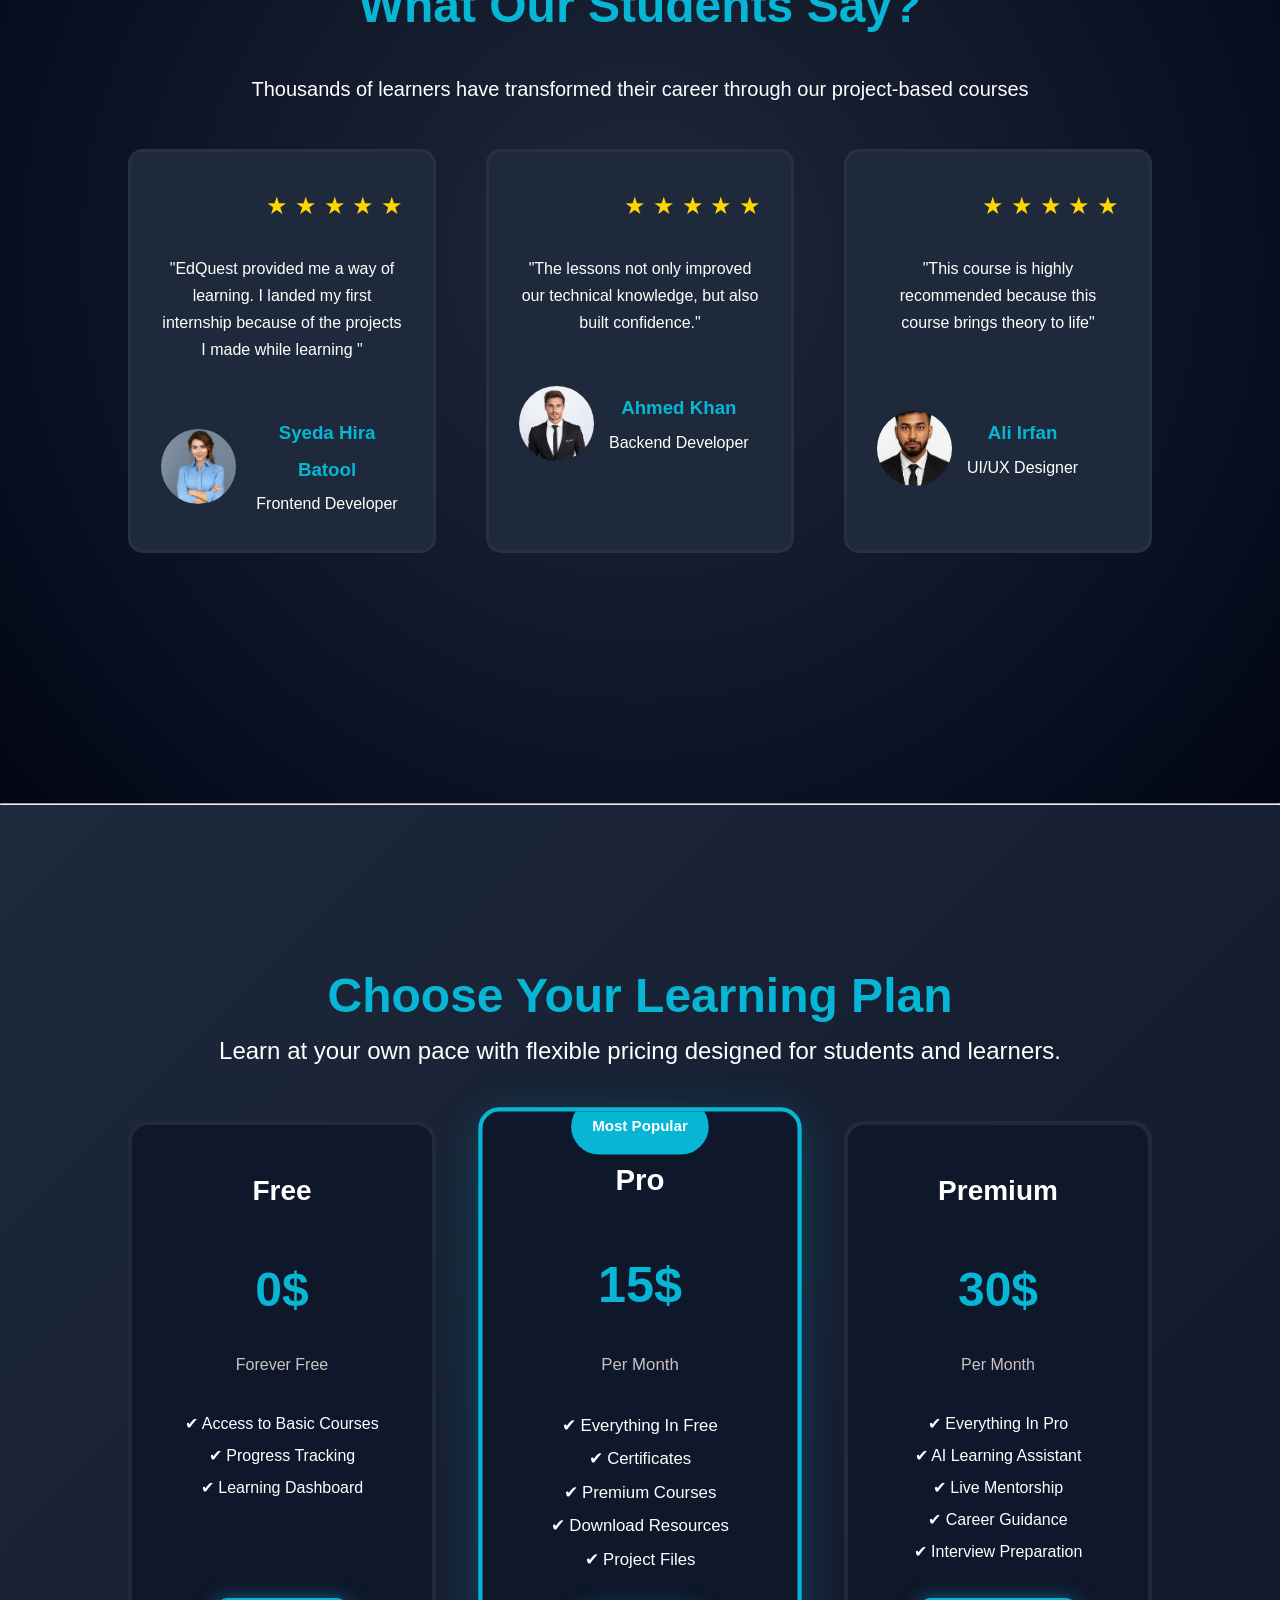
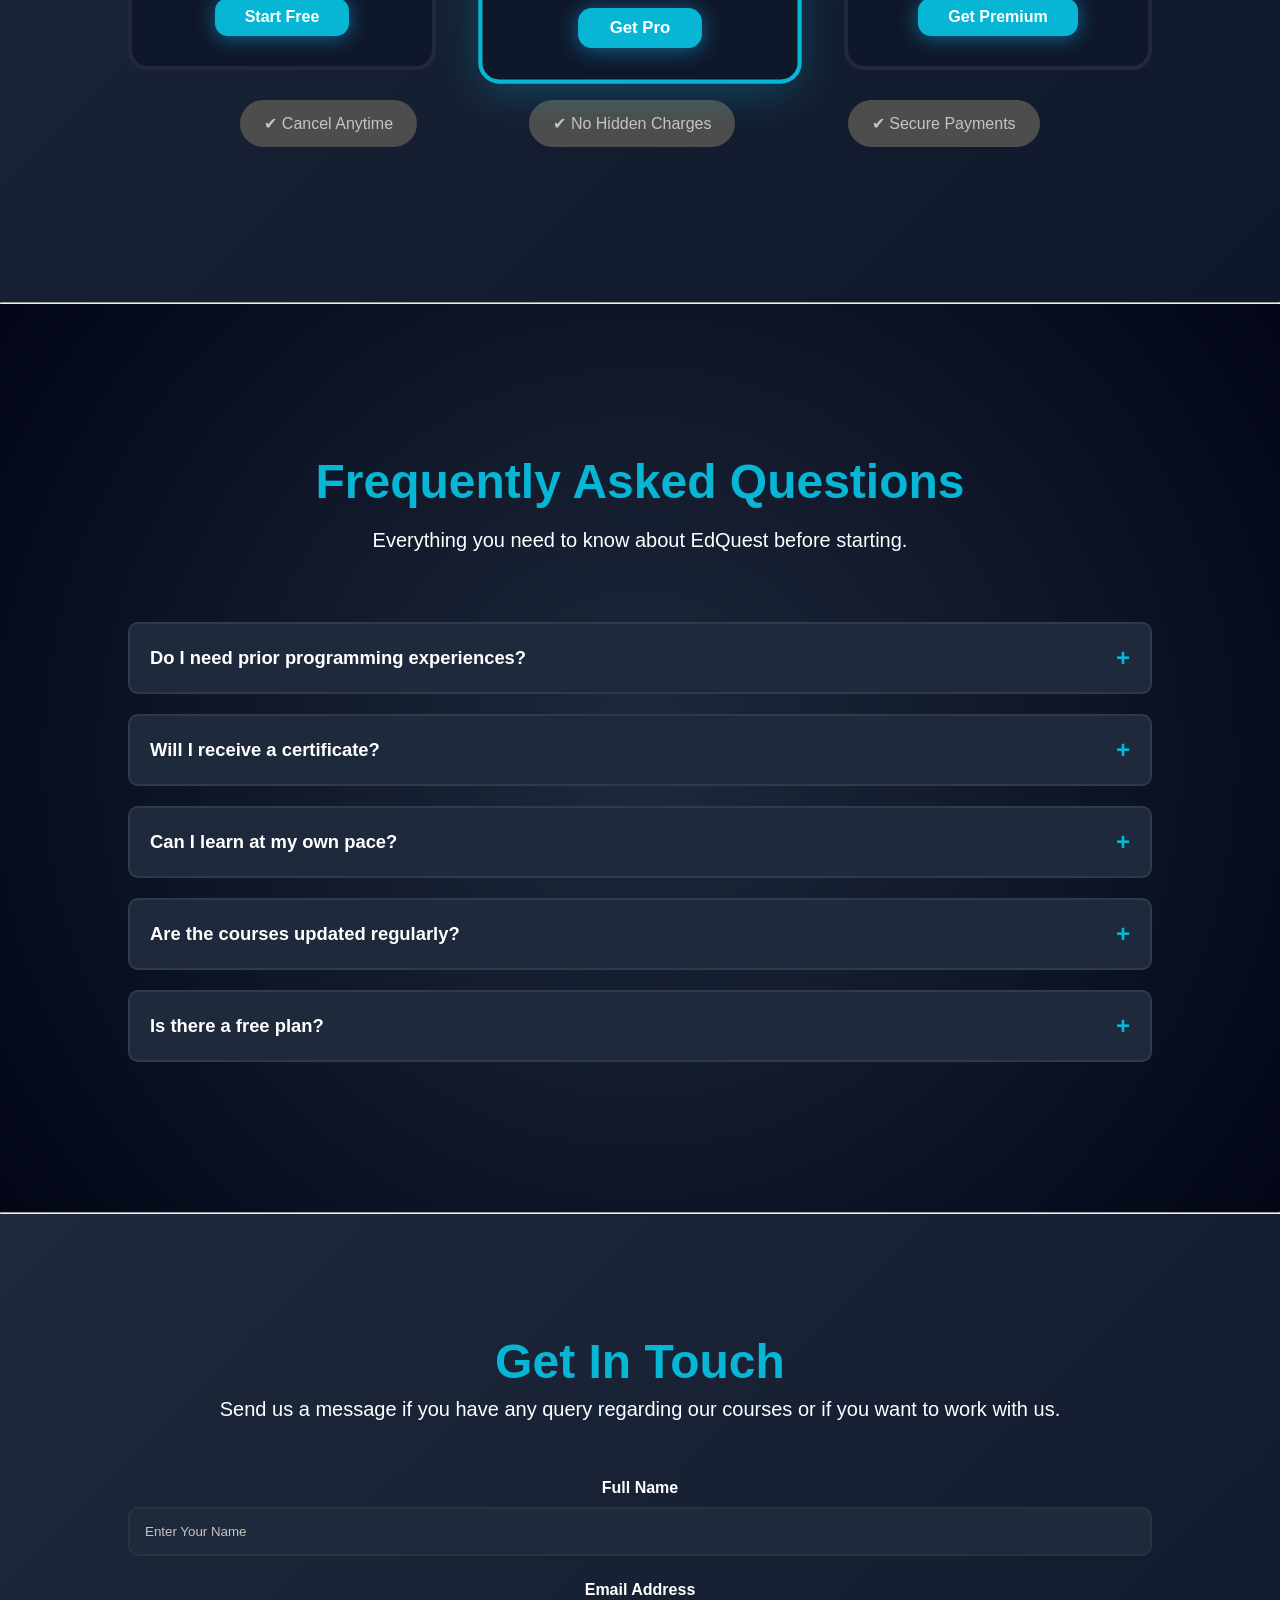
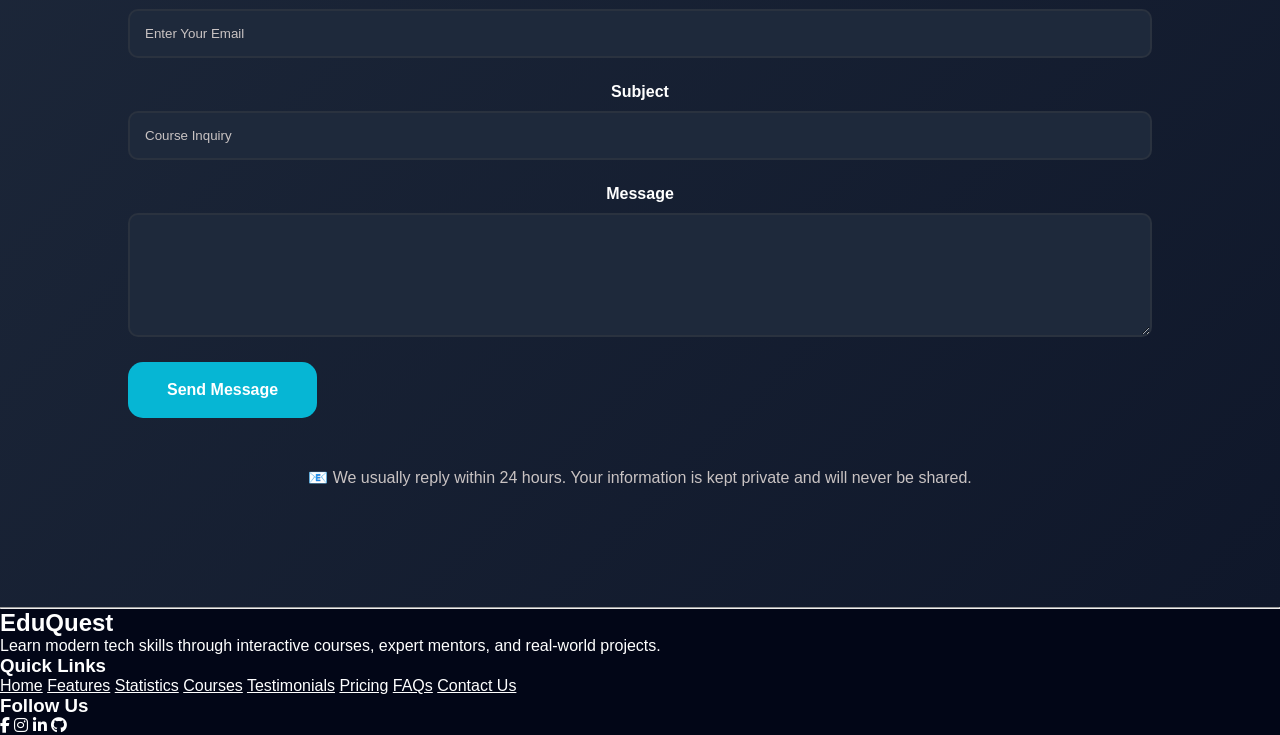
==== commit 08deac9f: "added footer HTML" ====
--- a/index.html
+++ b/index.html
@@ -5,6 +5,7 @@
     <meta name="viewport" content="width=device-width, initial-scale=1.0">
     <title>EdQuest</title>
     <link rel="stylesheet" href="style.css">
+    <link rel="stylesheet"href="https://cdnjs.cloudflare.com/ajax/libs/font-awesome/6.6.0/css/all.min.css">
 </head>
 <body>
     <header>
@@ -448,6 +449,43 @@
             </div>
         </section>
 
+        <hr>
+
+        <section class="footer">
+            <div class="footerContainer">
+                <div class="footerLogo">
+                    <h2>EduQuest</h2>
+                    <p> Learn modern tech skills through interactive courses,   expert mentors, and real-world projects.</p>
+                </div>
+
+                <div class="footerLinks">
+                    <div class="footerColumn">
+                        <h3>Quick Links</h3>
+                        <a href="#hero">Home</a>
+                        <a href="#features">Features</a>
+                        <a href="#statistics">Statistics</a>
+                        <a href="#courses">Courses</a>
+                        <a href="#testimonials">Testimonials</a>
+                        <a href="#pricing">Pricing</a>
+                        <a href="#faq">FAQs</a>
+                        <a href="#contact">Contact Us</a>
+                    </div>
+
+                    <div class="footerColumn">
+                              <h3>Follow Us</h3>
+                             <div class="socialIcons">
+                                 <a href="#"><i class="fa-brands fa-facebook-f"></i></a>
+
+                                <a href="#"><i class="fa-brands fa-instagram"></i></a>
+
+                                <a href="#"><i class="fa-brands fa-linkedin-in"></i></a>
+
+                                <a href="#"><i class="fa-brands fa-github"></i></a>
+                             </div>
+                    </div>
+                </div>
+            </div>
+        </section>
 
     </main>
 </body>
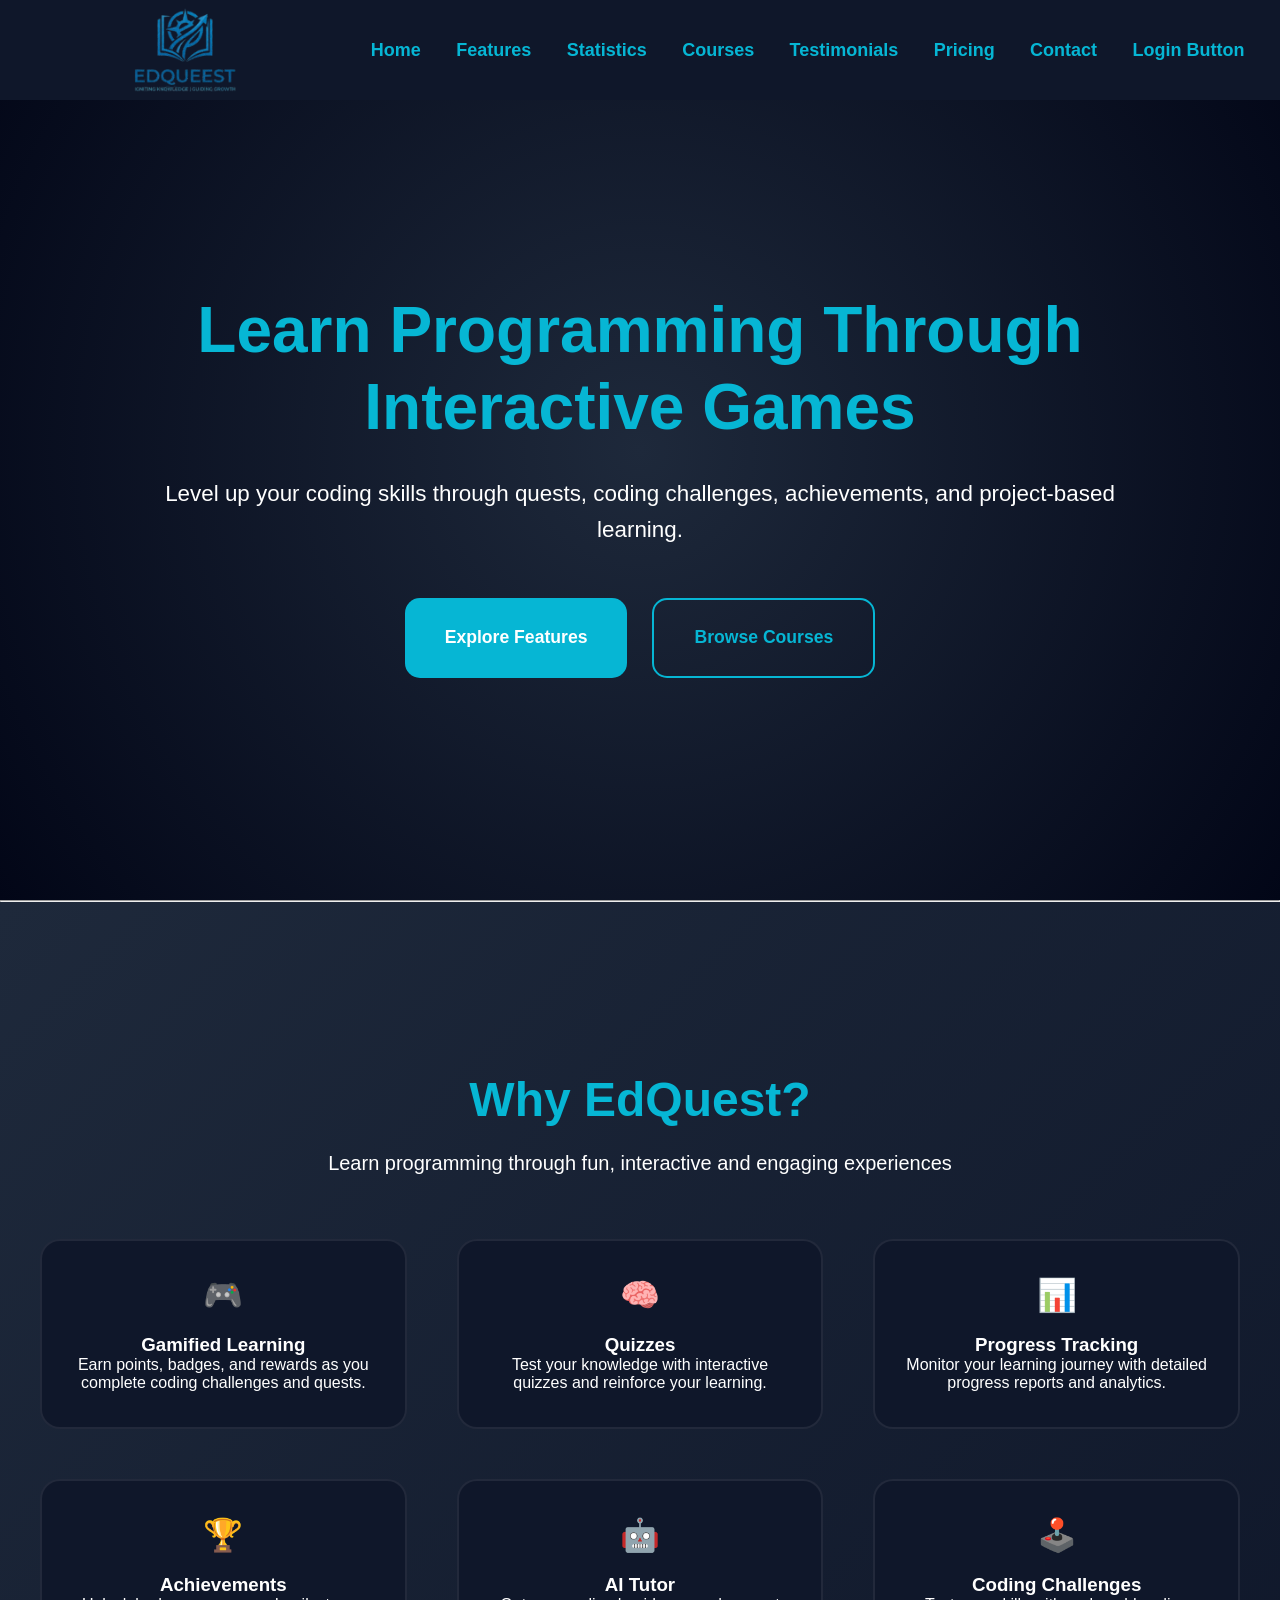
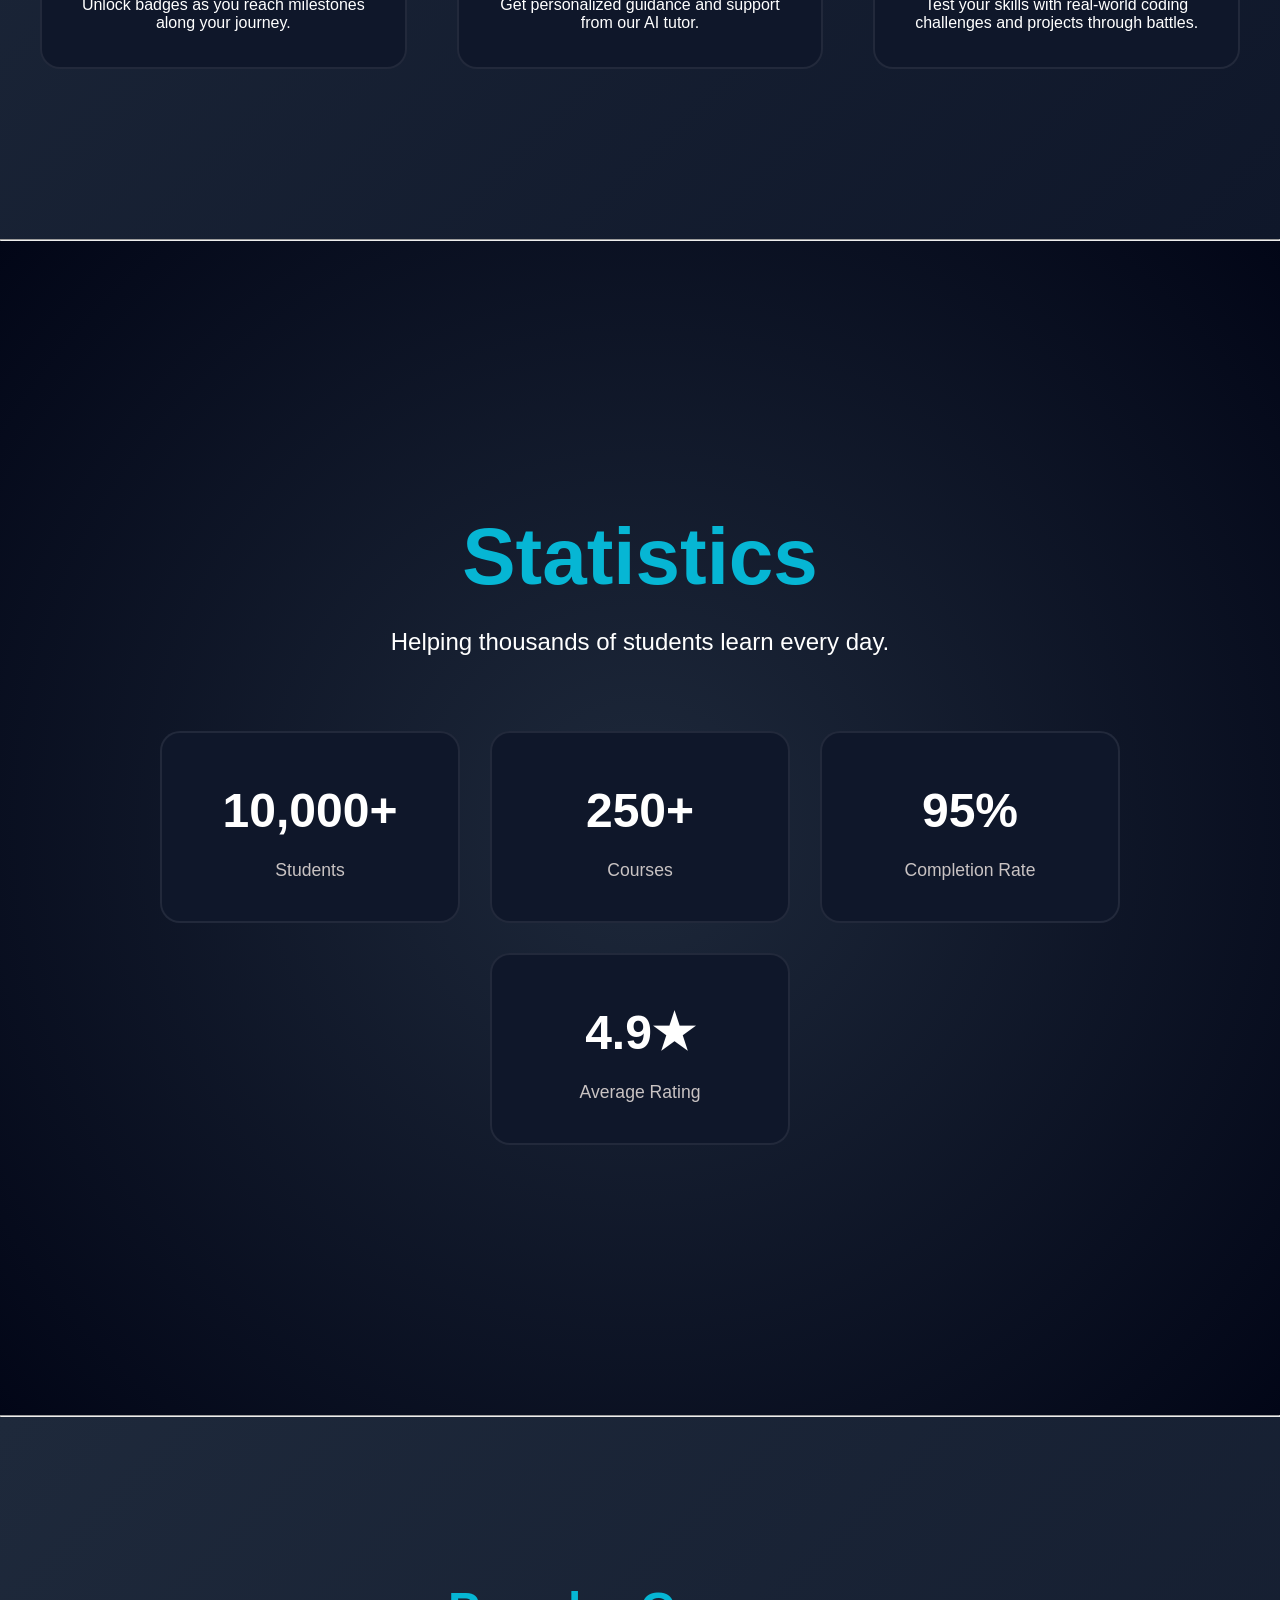
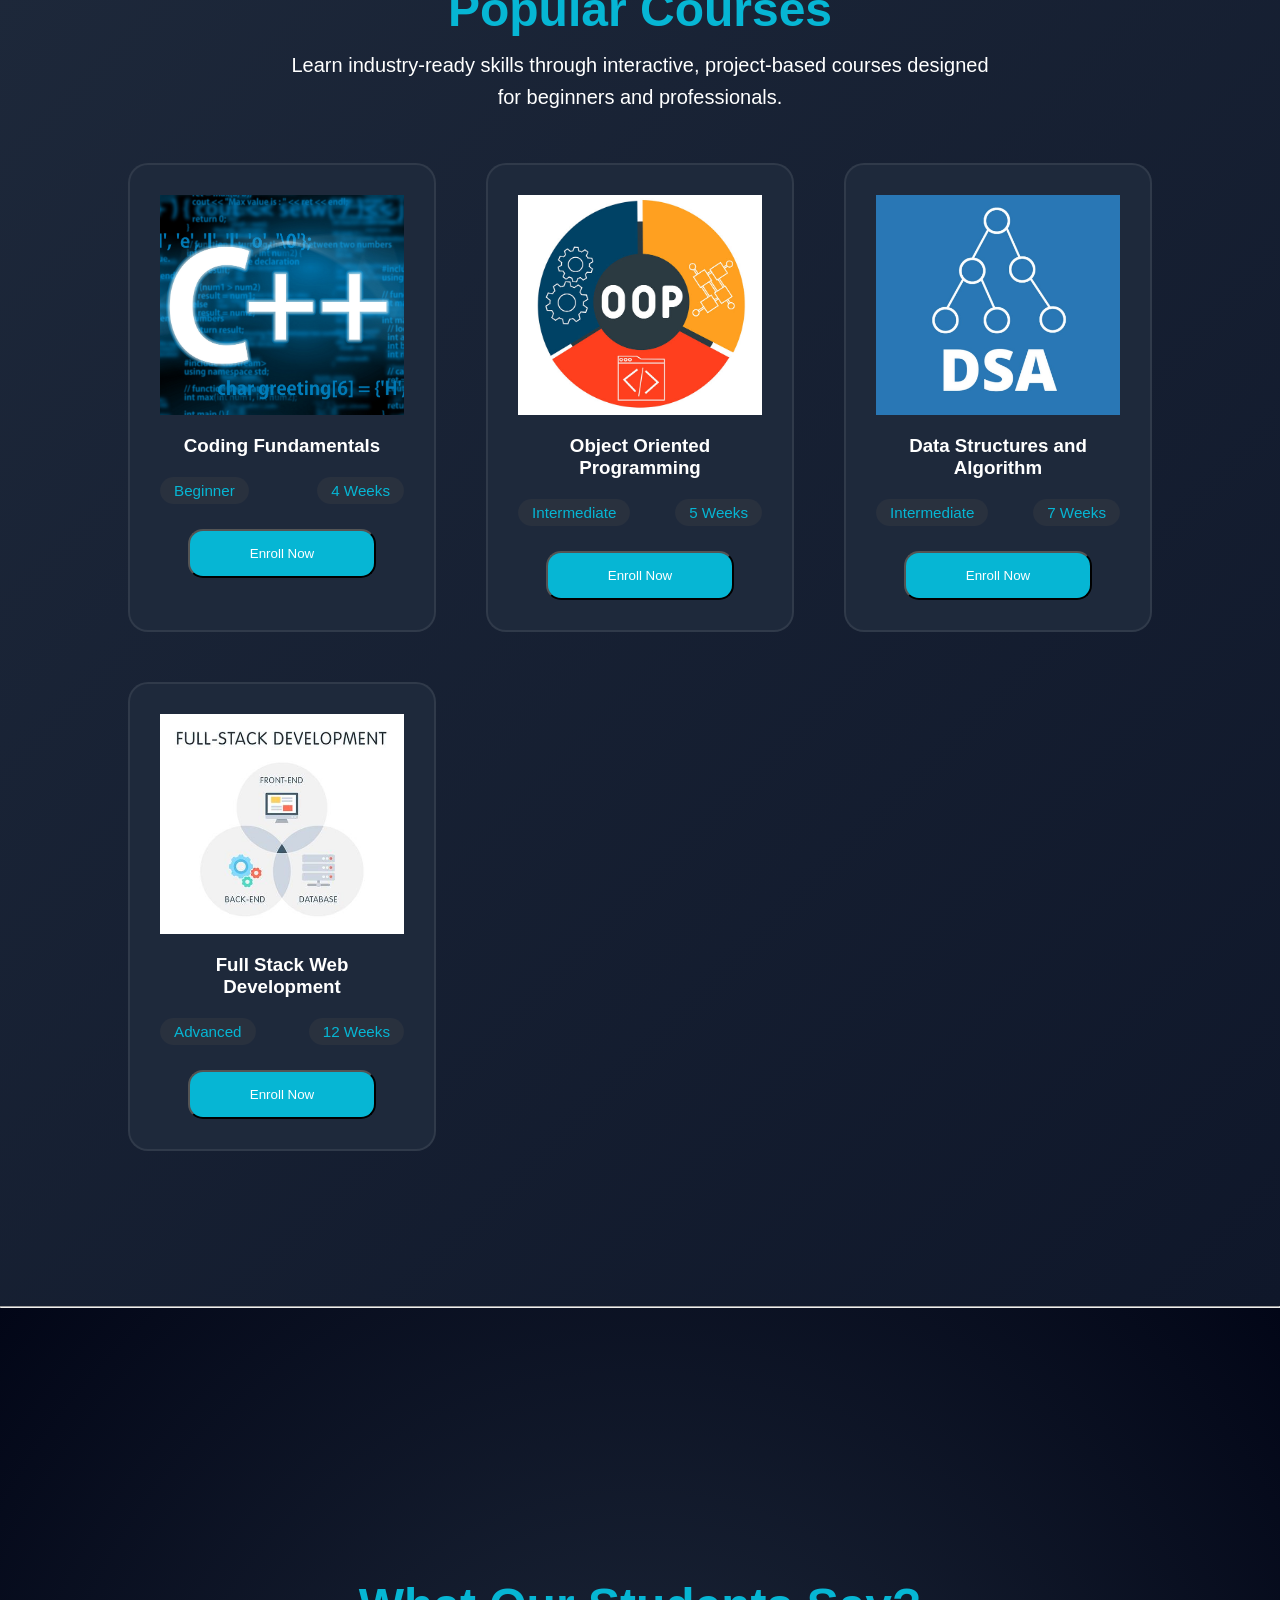
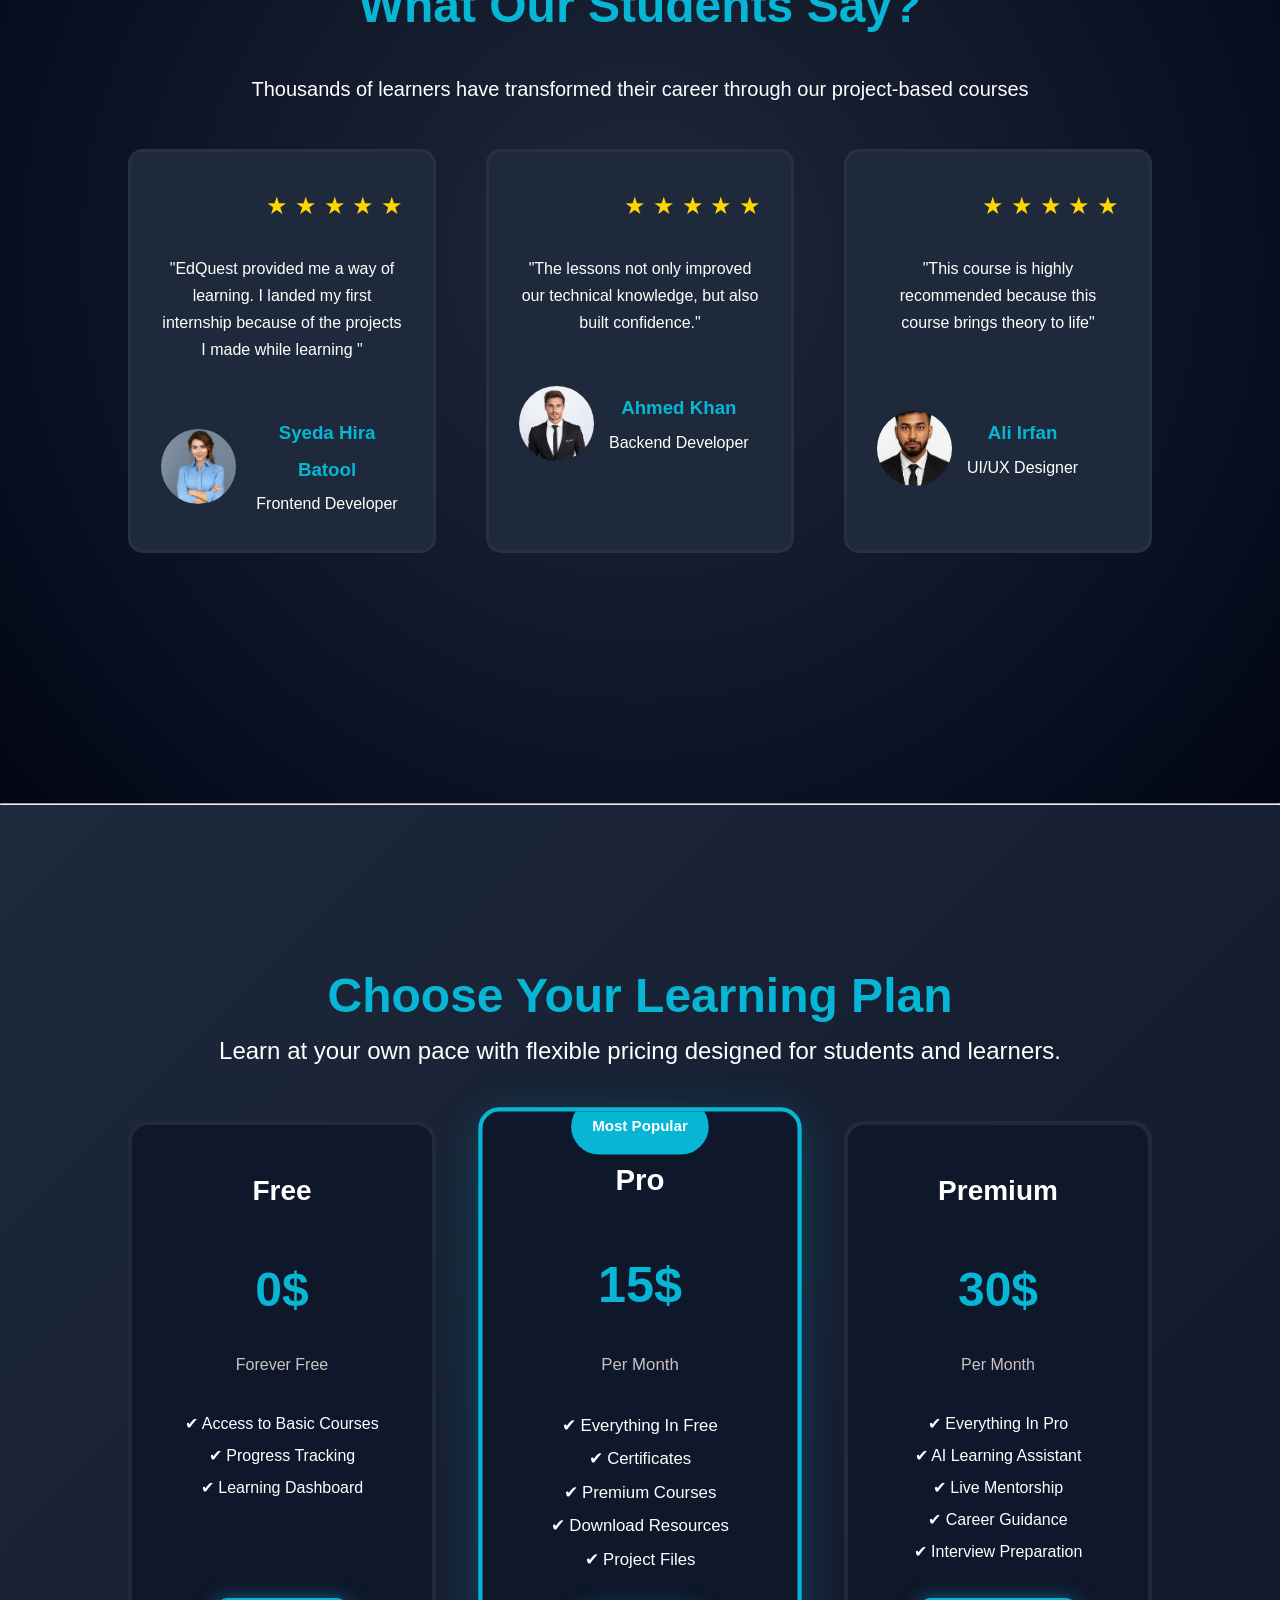
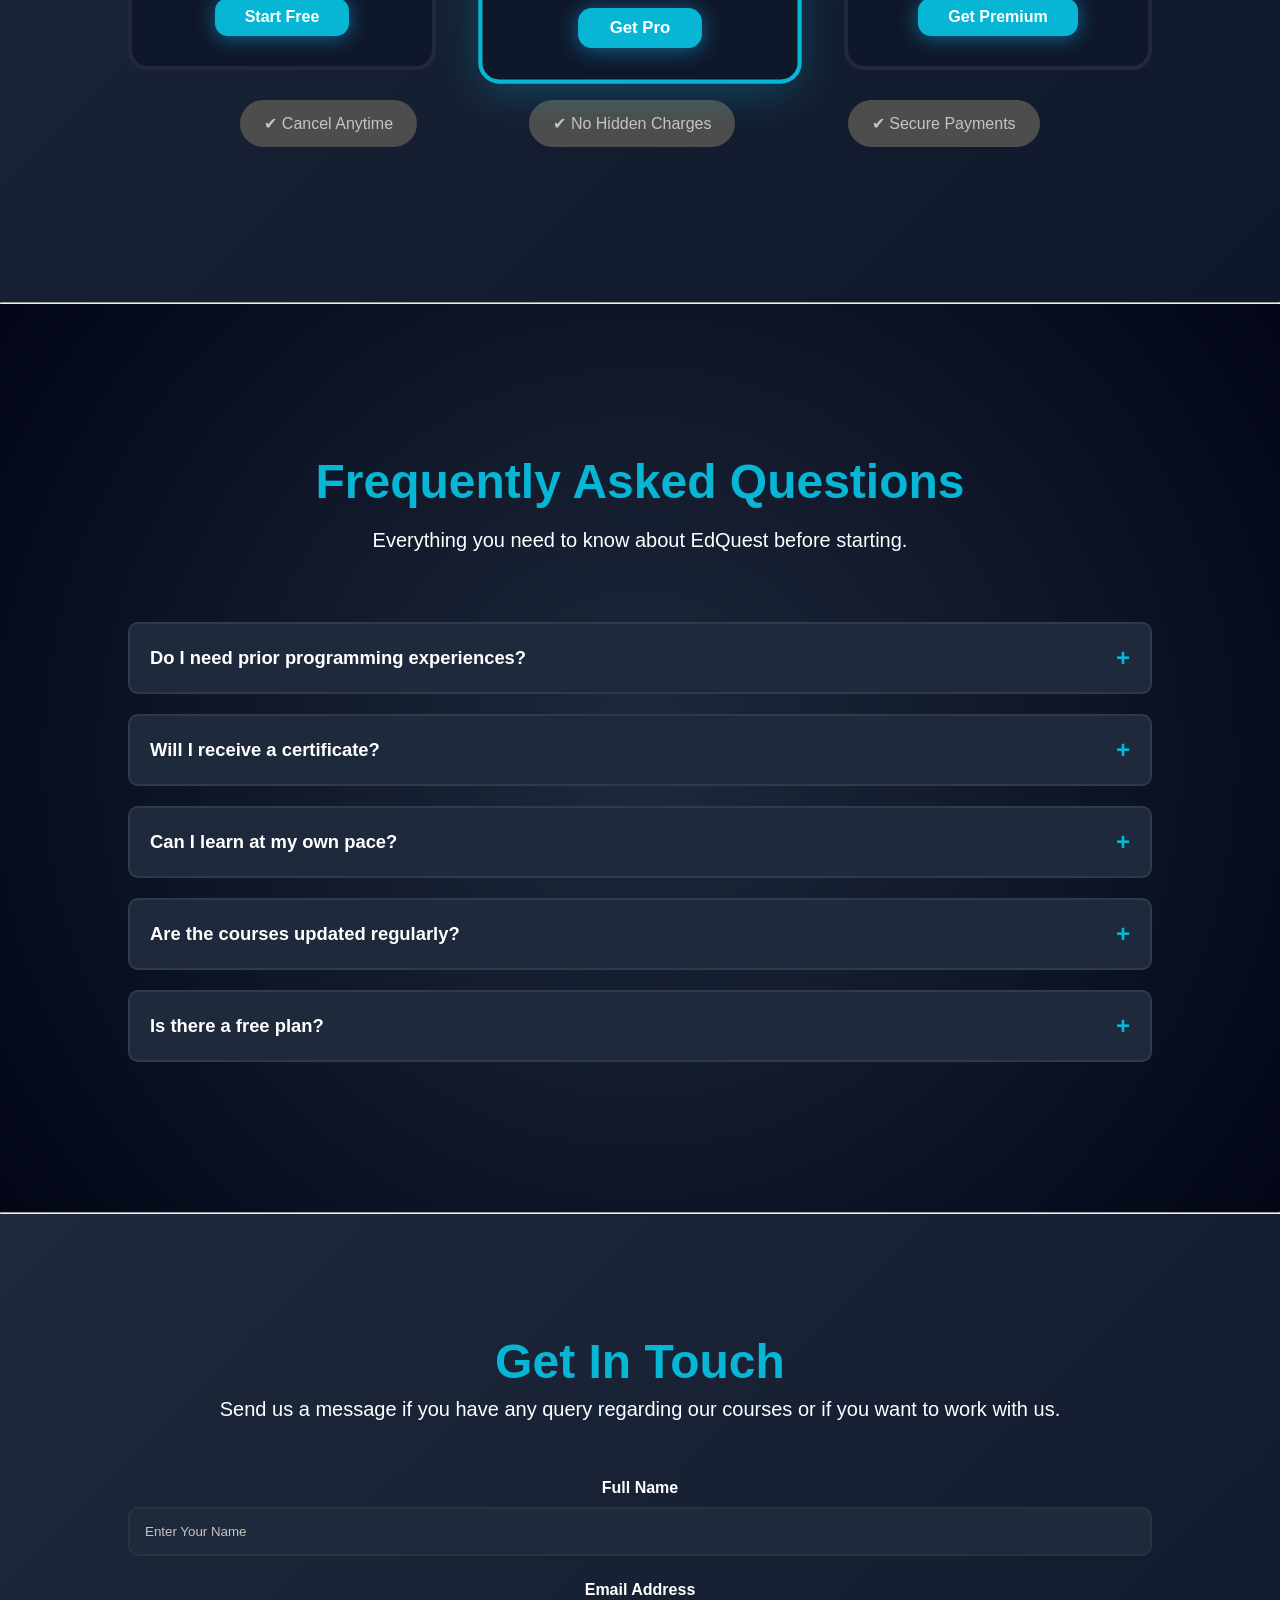
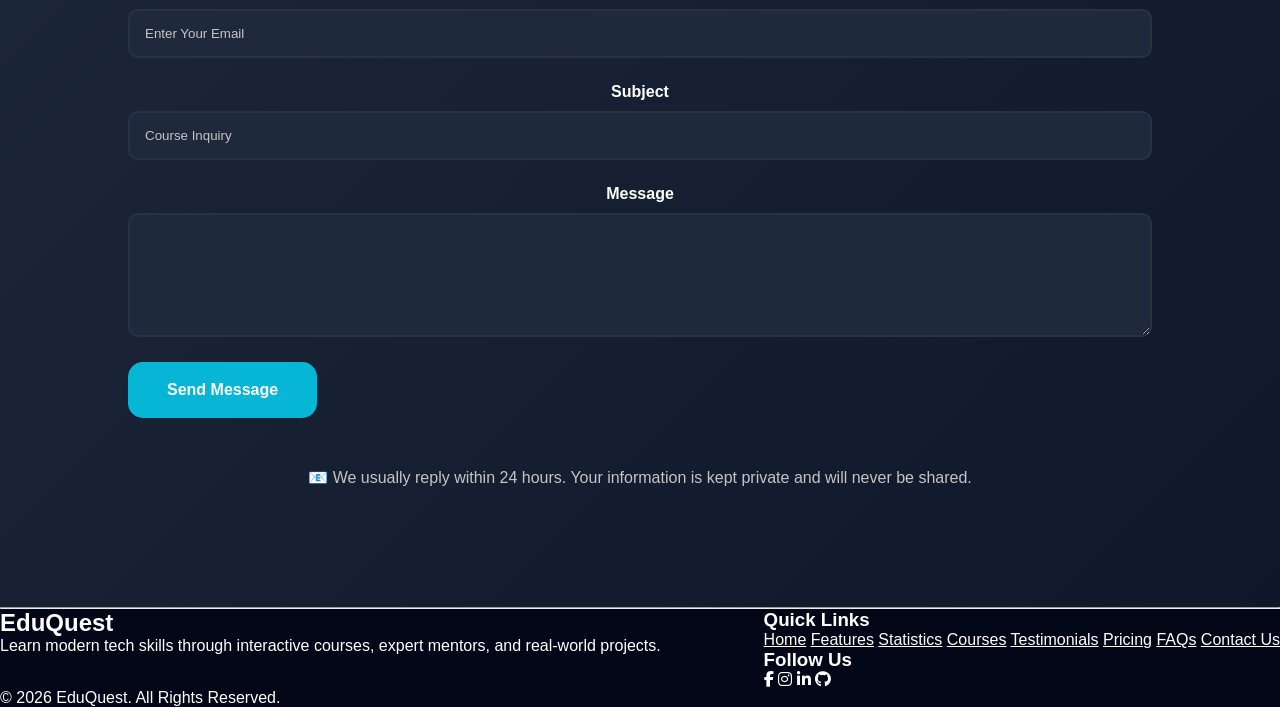
==== commit a95fd386: "addedf stylinf gooter 1" ====
--- a/index.html
+++ b/index.html
@@ -451,7 +451,7 @@
 
         <hr>
 
-        <section class="footer">
+        <footer class="footer">
             <div class="footerContainer">
                 <div class="footerLogo">
                     <h2>EduQuest</h2>
@@ -485,7 +485,12 @@
                     </div>
                 </div>
             </div>
-        </section>
+
+                <div class="footerBottom">
+                    <p>© 2026 EduQuest. All Rights Reserved.</p>
+                </div>
+
+            </footer>
 
     </main>
 </body>
--- a/style.css
+++ b/style.css
@@ -1050,6 +1050,34 @@
     font-size: 1rem;
     
 }
+
+/* footer */
+#footer
+{
+    background-color: var(--nav-bg);
+     color: var(--white);
+
+    padding: 70px 8% 25px;
+}
+
+.footerContainer
+{
+    display: flex;
+
+    justify-content: space-between;
+    align-items: flex-start;
+
+    gap: 60px;
+
+    flex-wrap: wrap;
+}
+
+.footerLogo
+{
+    flex:1;
+    min-width: 260px;
+}
+
 /* =========================
 RESPONSIVE DESIGN
 ========================= */
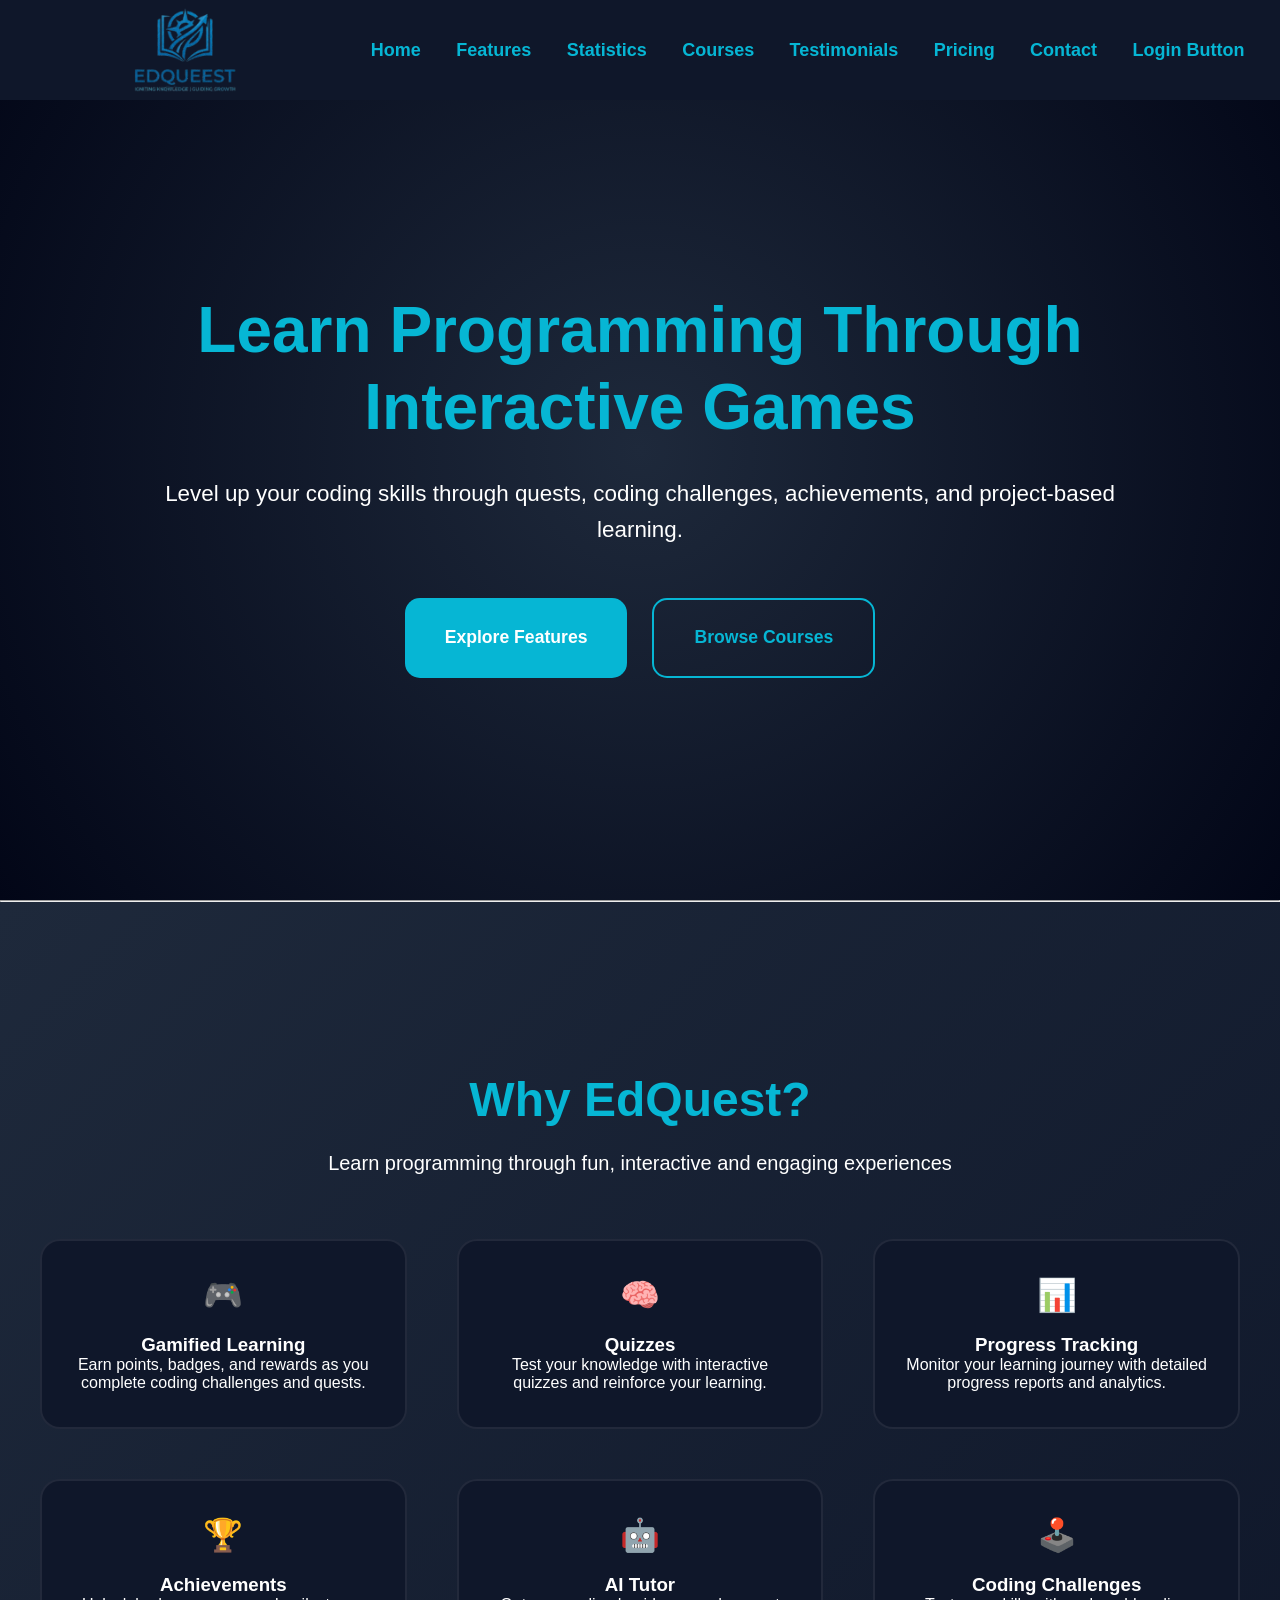
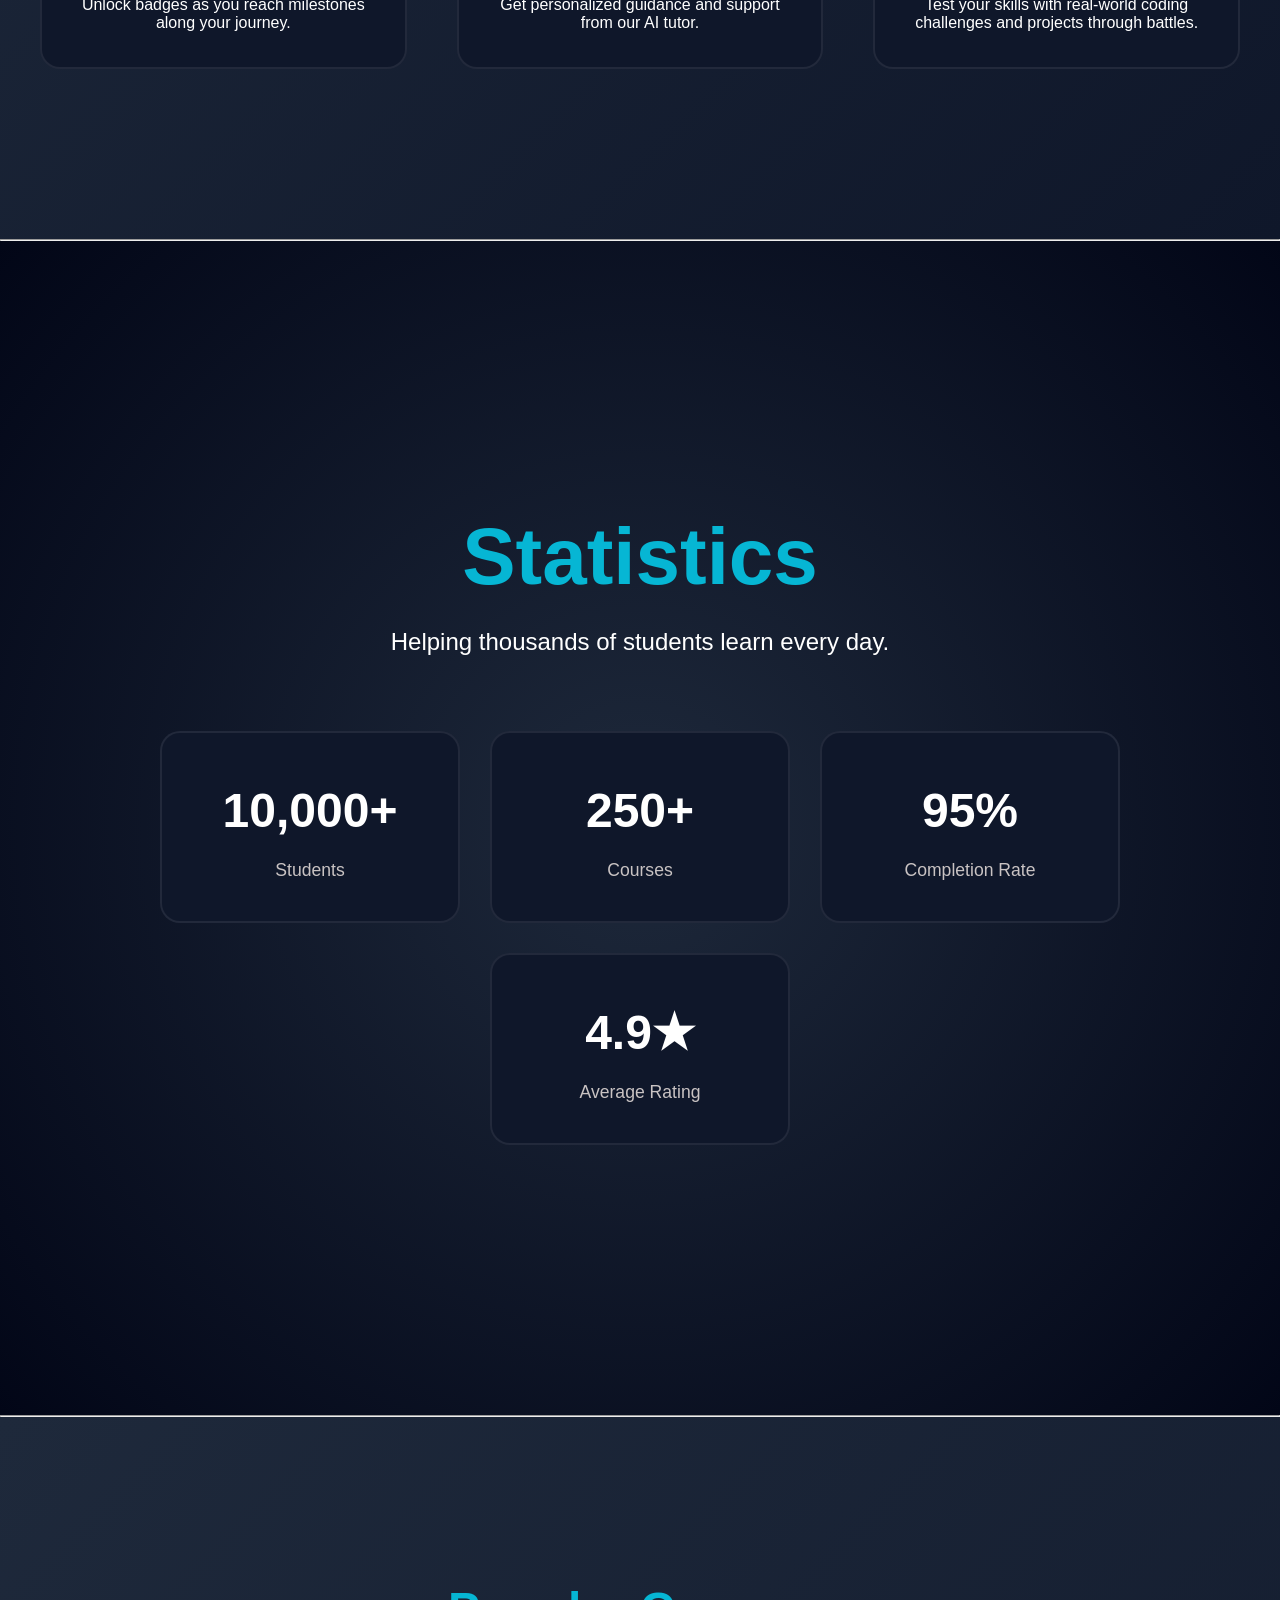
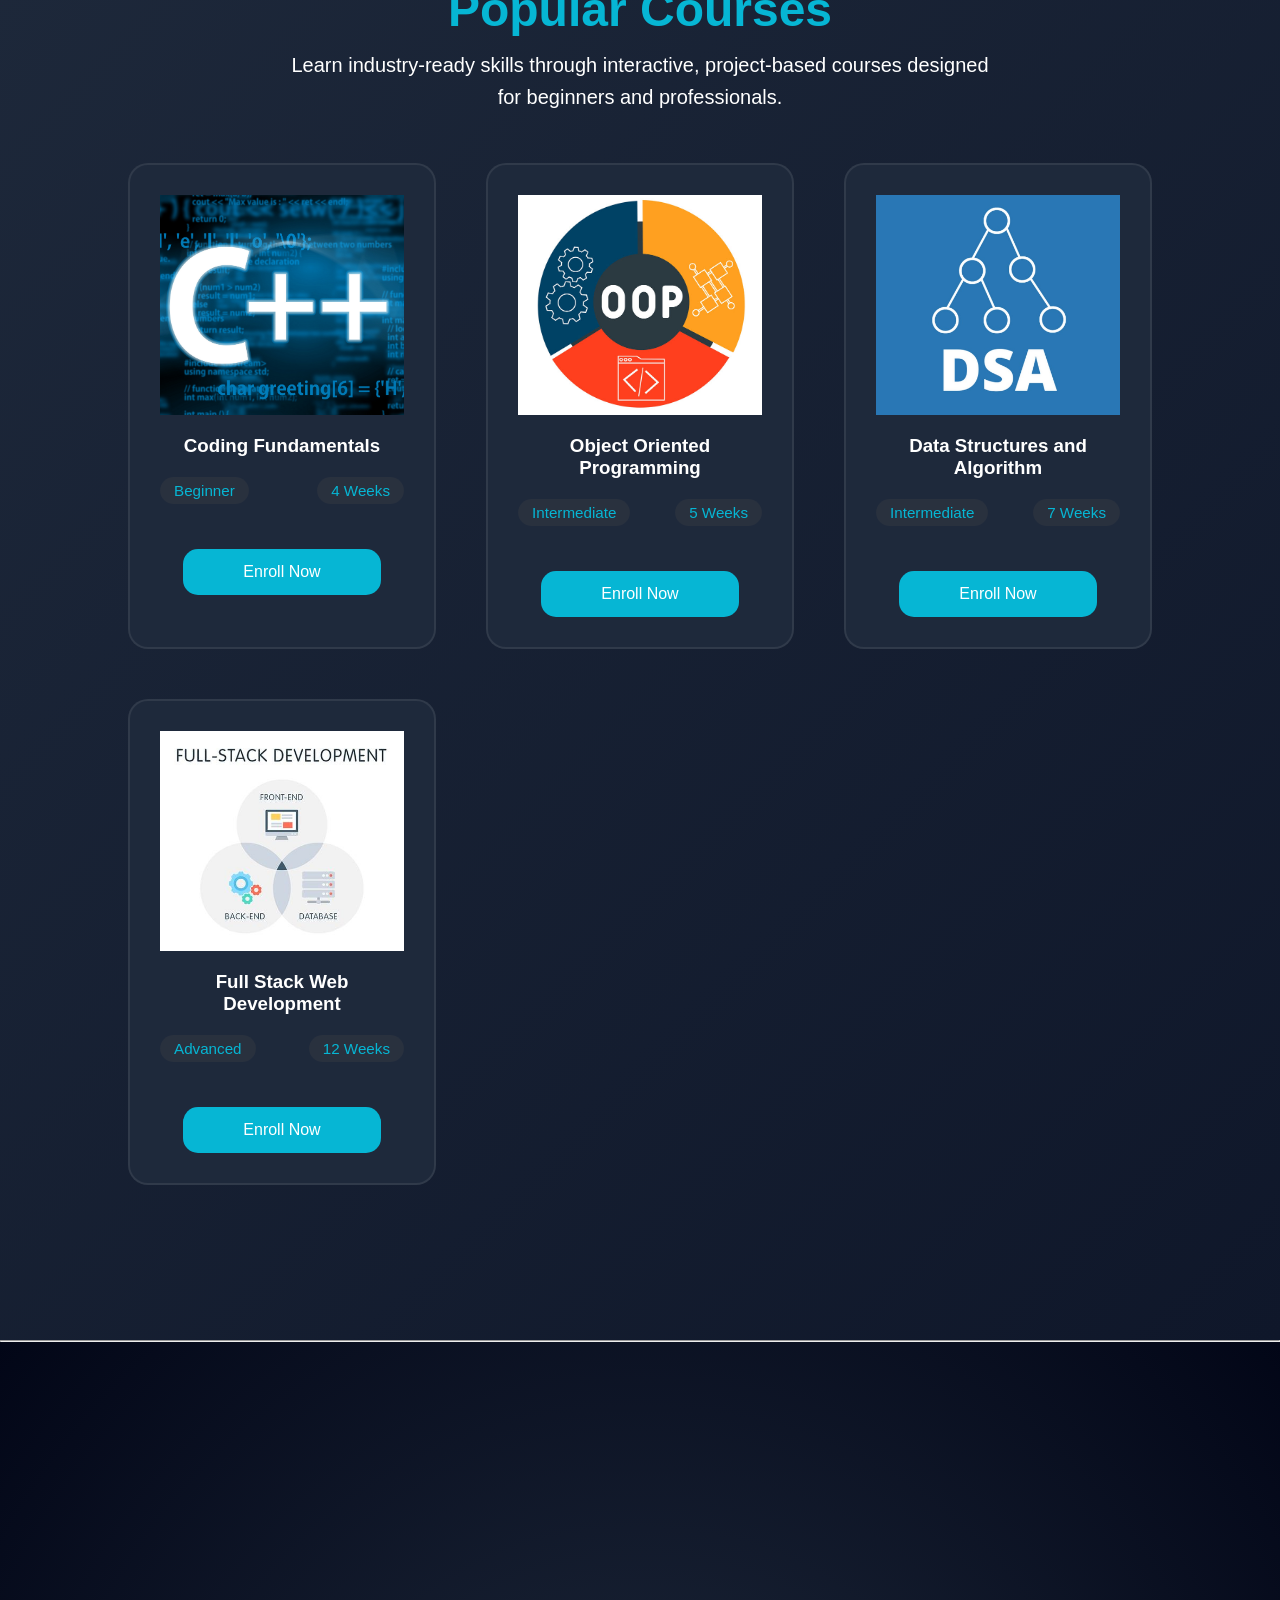
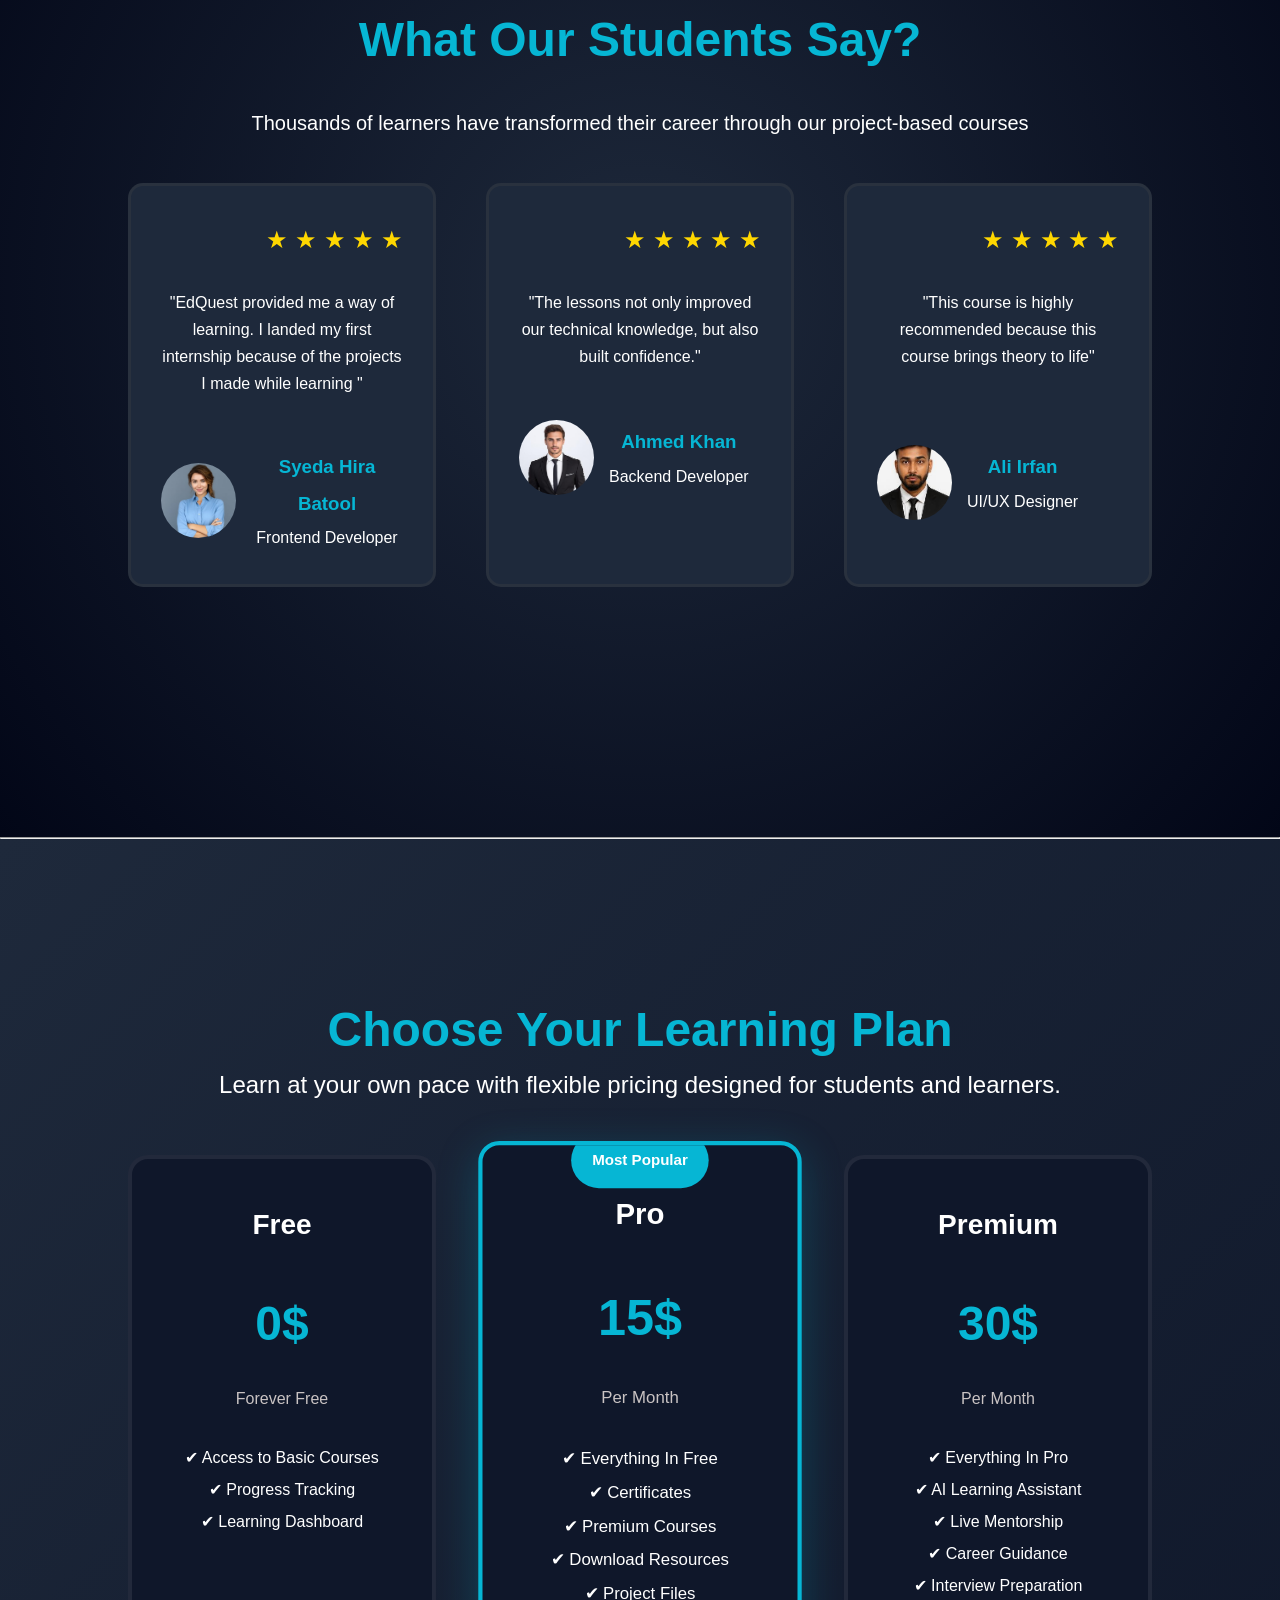
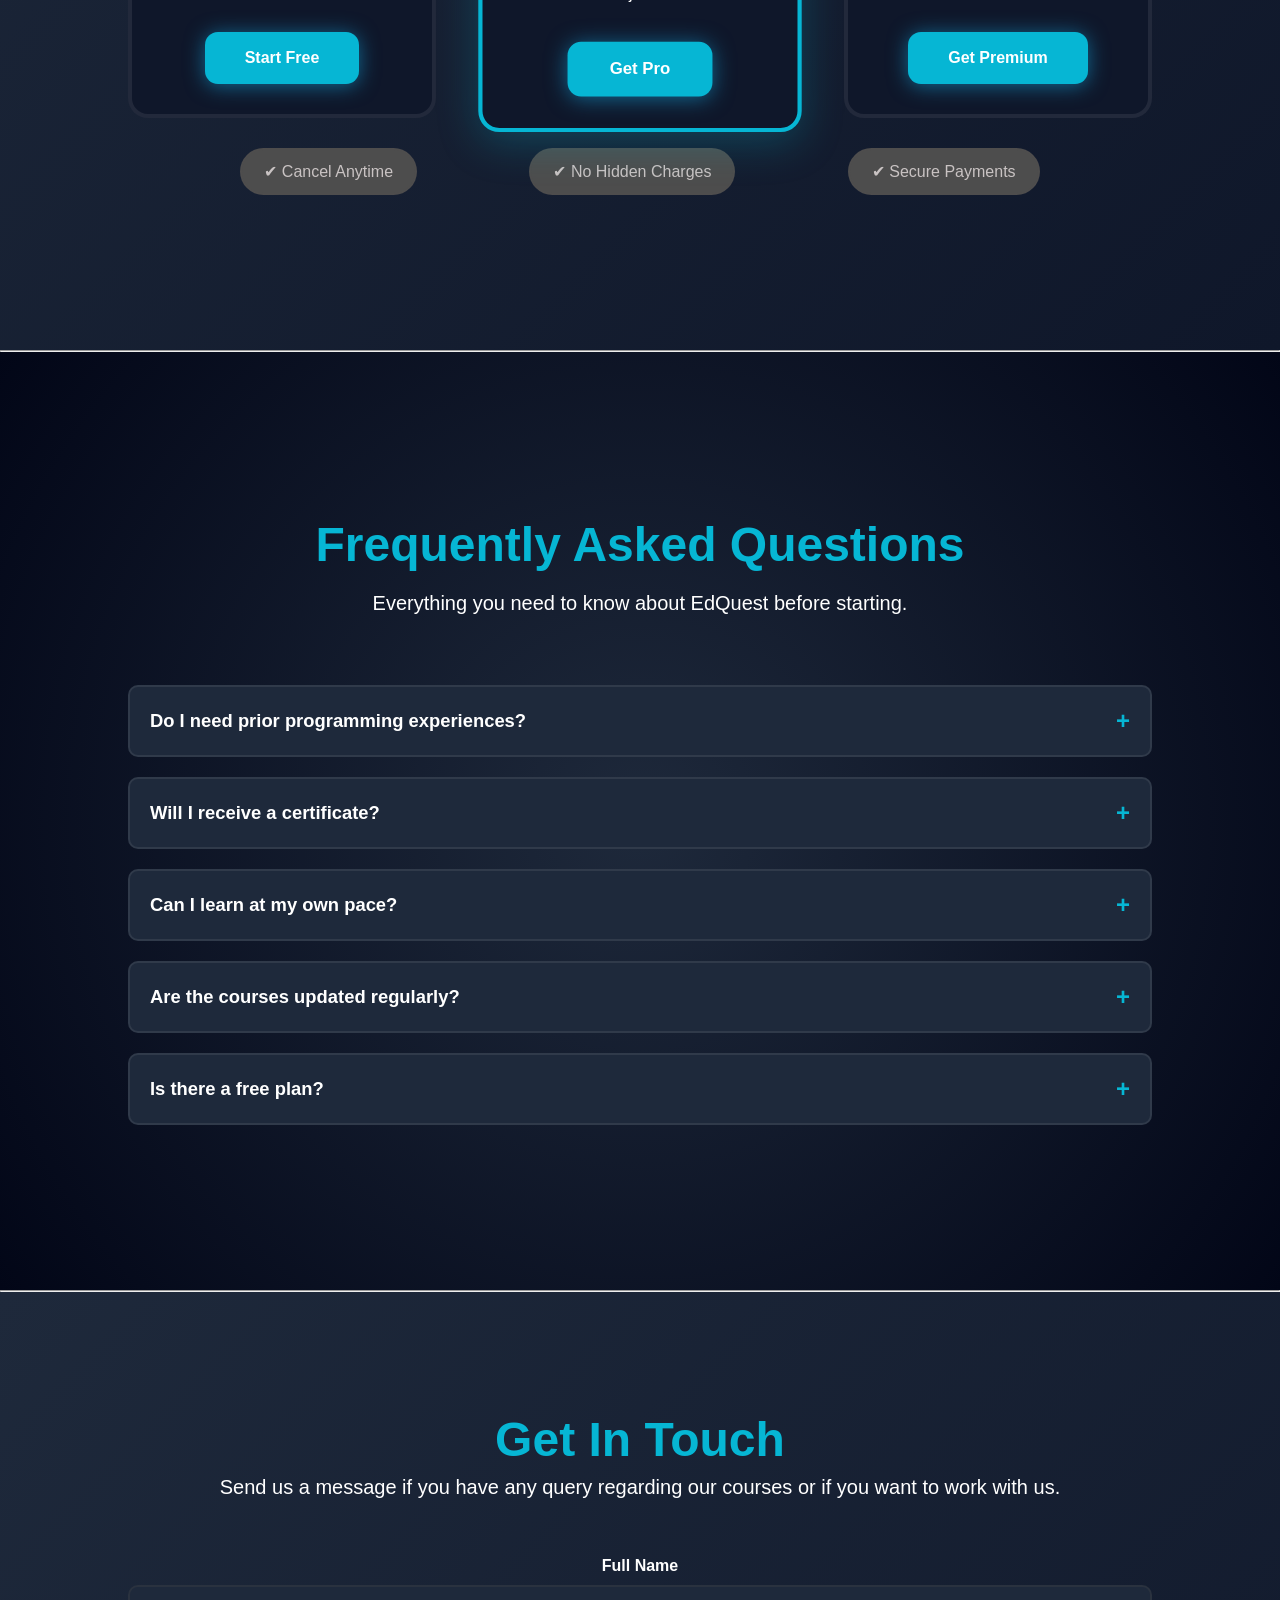
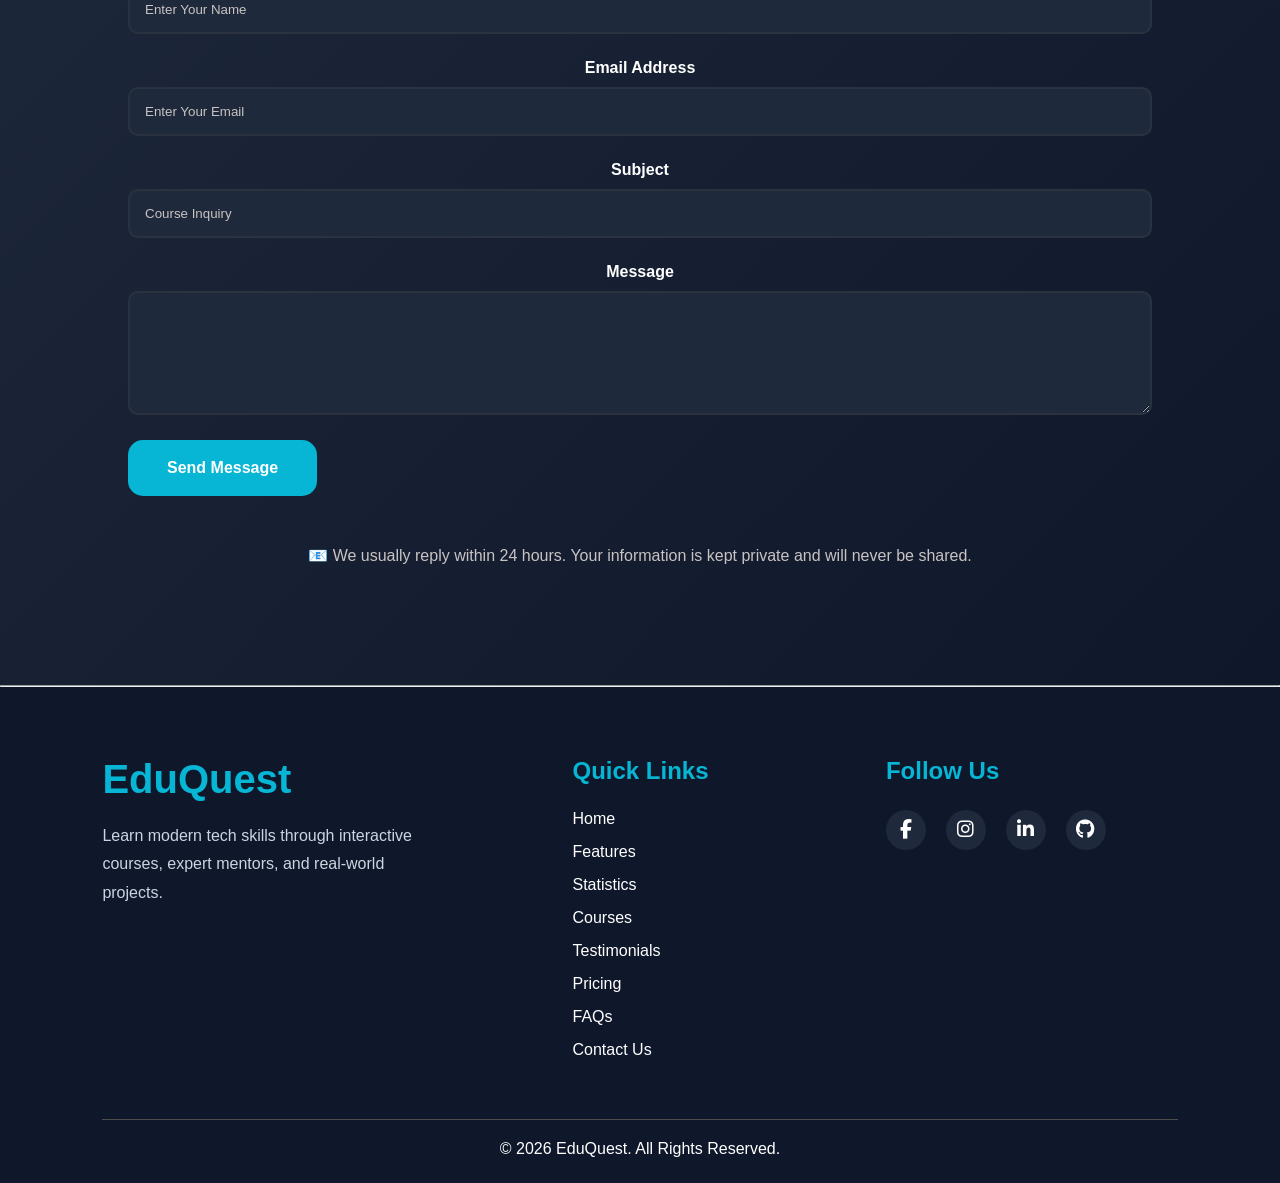
==== commit 0bfdc8d7: "linked login and regfister to main HTML" ====
--- a/index.html
+++ b/index.html
@@ -140,7 +140,7 @@
                                 <p> 4 Weeks</p>
                             </div>
 
-                            <button class="courseEnroll">Enroll Now</button>
+                            <a class="courseEnroll" href="login.html">Enroll Now</a>
 
                         </div>
                     </div>
@@ -154,7 +154,7 @@
                                 <p> 5 Weeks</p>
                             </div>
 
-                            <button class="courseEnroll">Enroll Now</button>
+                            <a class="courseEnroll" href="login.html">Enroll Now</a>
 
                         </div>
                     </div>
@@ -168,7 +168,7 @@
                                 <p> 7 Weeks</p>
                             </div>
 
-                            <button class="courseEnroll">Enroll Now</button>
+                            <a class="courseEnroll" href="login.html">Enroll Now</a>
 
                         </div>
                     </div>
@@ -182,7 +182,7 @@
                                 <p> 12 Weeks</p>
                             </div>
 
-                            <button class="courseEnroll">Enroll Now</button>
+                            <a class="courseEnroll" href="login.html">Enroll Now</a>
 
                         </div>
                     </div>
@@ -269,7 +269,7 @@
                             
                         </ul>
                         
-                        <button>Start Free</button>
+                        <a href="login.html">Start Free</a>
                     </div>
                     
                     <div class = "priceCard popular">
@@ -291,7 +291,7 @@
                             
                         </ul>
                         
-                        <button>Get Pro</button>
+                        <a href="login.html">Get Pro</a>
                     </div>
                     
                     <div class = "priceCard">
@@ -308,7 +308,7 @@
                             
                         </ul>
                         
-                        <button>Get Premium</button>
+                        <a href="login.html">Get Premium</a>
                     </div>
                     
                     
--- a/style.css
+++ b/style.css
@@ -474,13 +474,24 @@
 
 .courseEnroll
 {
+    display: inline-block;
     background-color: var(--primary);
     color: white;
-    padding: 5px 14px ;
     border-radius: 15px;
     padding:15px 60px;
     cursor: pointer;
-    
+
+    text-decoration: none;
+    margin-top: 20px;
+    line-height: 1;
+    transition: all 0.3s ease;
+    
+}
+
+.courseEnroll:hover
+{
+    background: #0891B2;
+    transform: scale(1.05);
 }
 
 .courseImage
@@ -719,25 +730,26 @@
 
 
 
-.priceCard button
-{
-    padding: 10px 30px;
+.priceCard a
+{
+    display: inline-block;
+    padding: 5px 40px;
     width: fit-content;
 
     background-color: var(--primary);
     box-shadow:0 2px 20px rgb(18, 105, 146);
-    border: none;
     border-radius: 13px;
-    cursor: pointer;
 
     font-size: 1rem;
     font-weight: 700;
     transition: all 0.3s ease;
     align-self: center;
-    
-}
-
-.priceCard button:hover
+
+    text-decoration: none;
+    
+}
+
+.priceCard a:hover
 {
     transform: scale(1.1);
     background:#0891B2;
@@ -810,7 +822,7 @@
 /* FAQ */
 #faq
 {
-    padding: 150px 10%;
+    padding: 165px 10%;
      background:radial-gradient(circle at center,  var(--bg-mid),  var(--bg-dark ) );
 
     text-align:  center;
@@ -1052,7 +1064,7 @@
 }
 
 /* footer */
-#footer
+.footer
 {
     background-color: var(--nav-bg);
      color: var(--white);
@@ -1076,6 +1088,105 @@
 {
     flex:1;
     min-width: 260px;
+}
+
+.footerLogo h2
+{
+    color: var(--primary);
+    margin-bottom: 20px;
+    font-size: 2.5rem;
+}
+
+.footerLogo p
+{
+    color: #CBD5E1;
+
+    line-height: 1.8;
+
+    max-width: 380px;
+}
+
+.footerLinks
+
+{
+    flex: 2;
+    display: flex;
+    justify-content: space-around;
+
+    gap: 20px;
+    flex-wrap: wrap;
+  
+}
+
+.footerColumn
+{
+    display: flex;
+    flex-direction: column;
+    gap: 15px;
+
+    min-width: 150px;
+
+}
+
+.footerColumn h3
+{
+    margin-bottom: 10px;
+    color: var(--primary);
+    font-size: 1.5rem;
+}
+
+.footerColumn a
+{
+    text-decoration: none;
+    transition: all 0.3s ease;
+    
+}
+
+.footerColumn a:hover
+{
+        color: var(--primary);
+
+    transform: translateX(5px);
+}
+
+.socialIcons
+{
+    display: flex;
+    gap:20px;
+}
+
+.socialIcons a
+{
+    width: 40px;
+    height: 40px;
+    background-color: var(--bg-mid);
+    border-radius: 50%;
+    display: flex;
+    align-items: center;
+    justify-content: center;
+
+     font-size: 1.2rem;
+
+    transition: all .3s ease;
+}
+
+.socialIcons a:hover
+{
+    background: var(--primary);
+
+    color: var(--bg-dark);
+
+    transform: translateY(-5px);
+}
+
+.footerBottom
+{
+    text-align: center;
+    margin-top: 60px;
+    border-top: 1px solid rgb(77, 77, 77);
+    color: lightgray;
+    padding-top: 20px;
+
 }
 
 /* =========================
@@ -1142,6 +1253,20 @@
         
 
     }
+
+     .footerContainer
+    {
+        flex-direction: column;
+
+        gap: 50px;
+    }
+
+    .footerLinks
+    {
+        width: 100%;
+
+        justify-content: space-between;
+    }
 }
 
 @media (max-width: 768px)
@@ -1275,7 +1400,23 @@
     {
         font-size: 1rem;
     }
-
+    
+    .footerLinks
+    {
+        flex-direction: column;
+
+        gap: 40px;
+    }
+
+    .socialIcons
+    {
+        justify-content: flex-start;
+    }
+
+    .footerBottom
+    {
+        font-size: .9rem;
+    }
 
 }
 
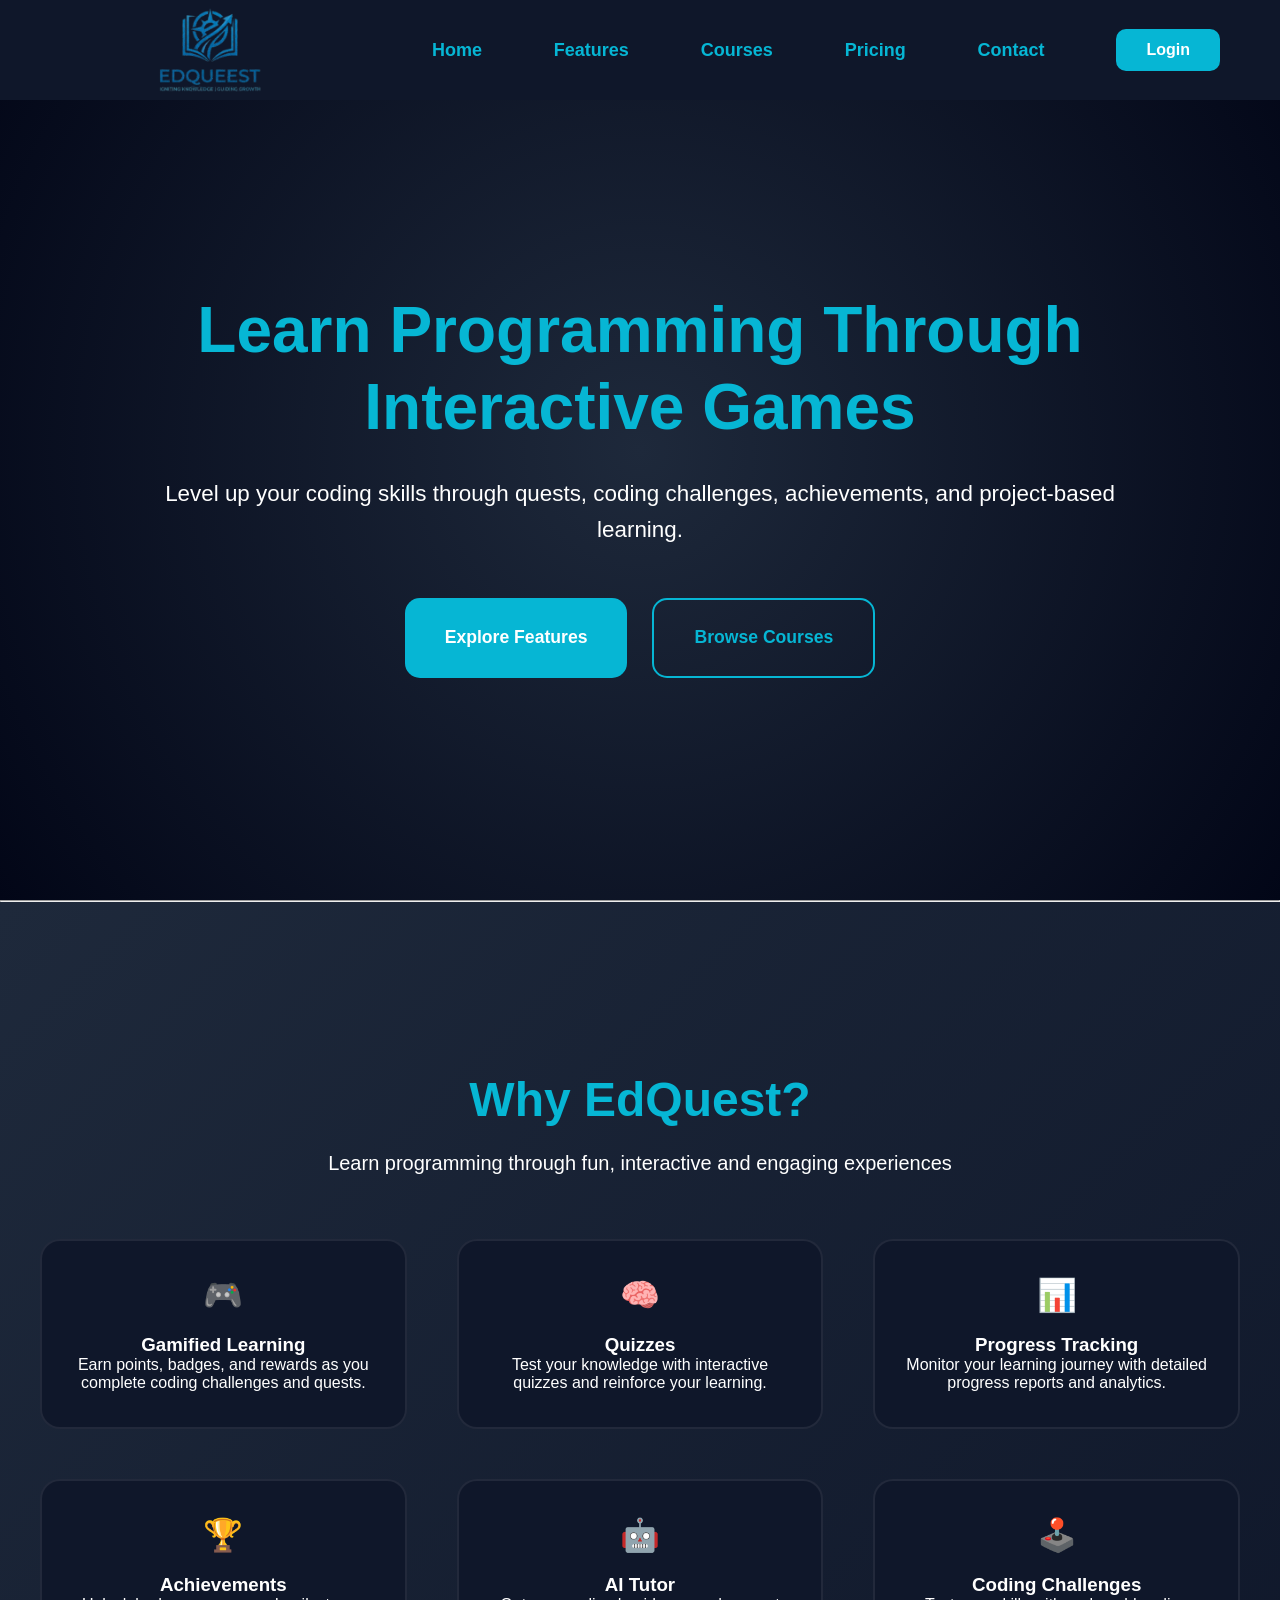
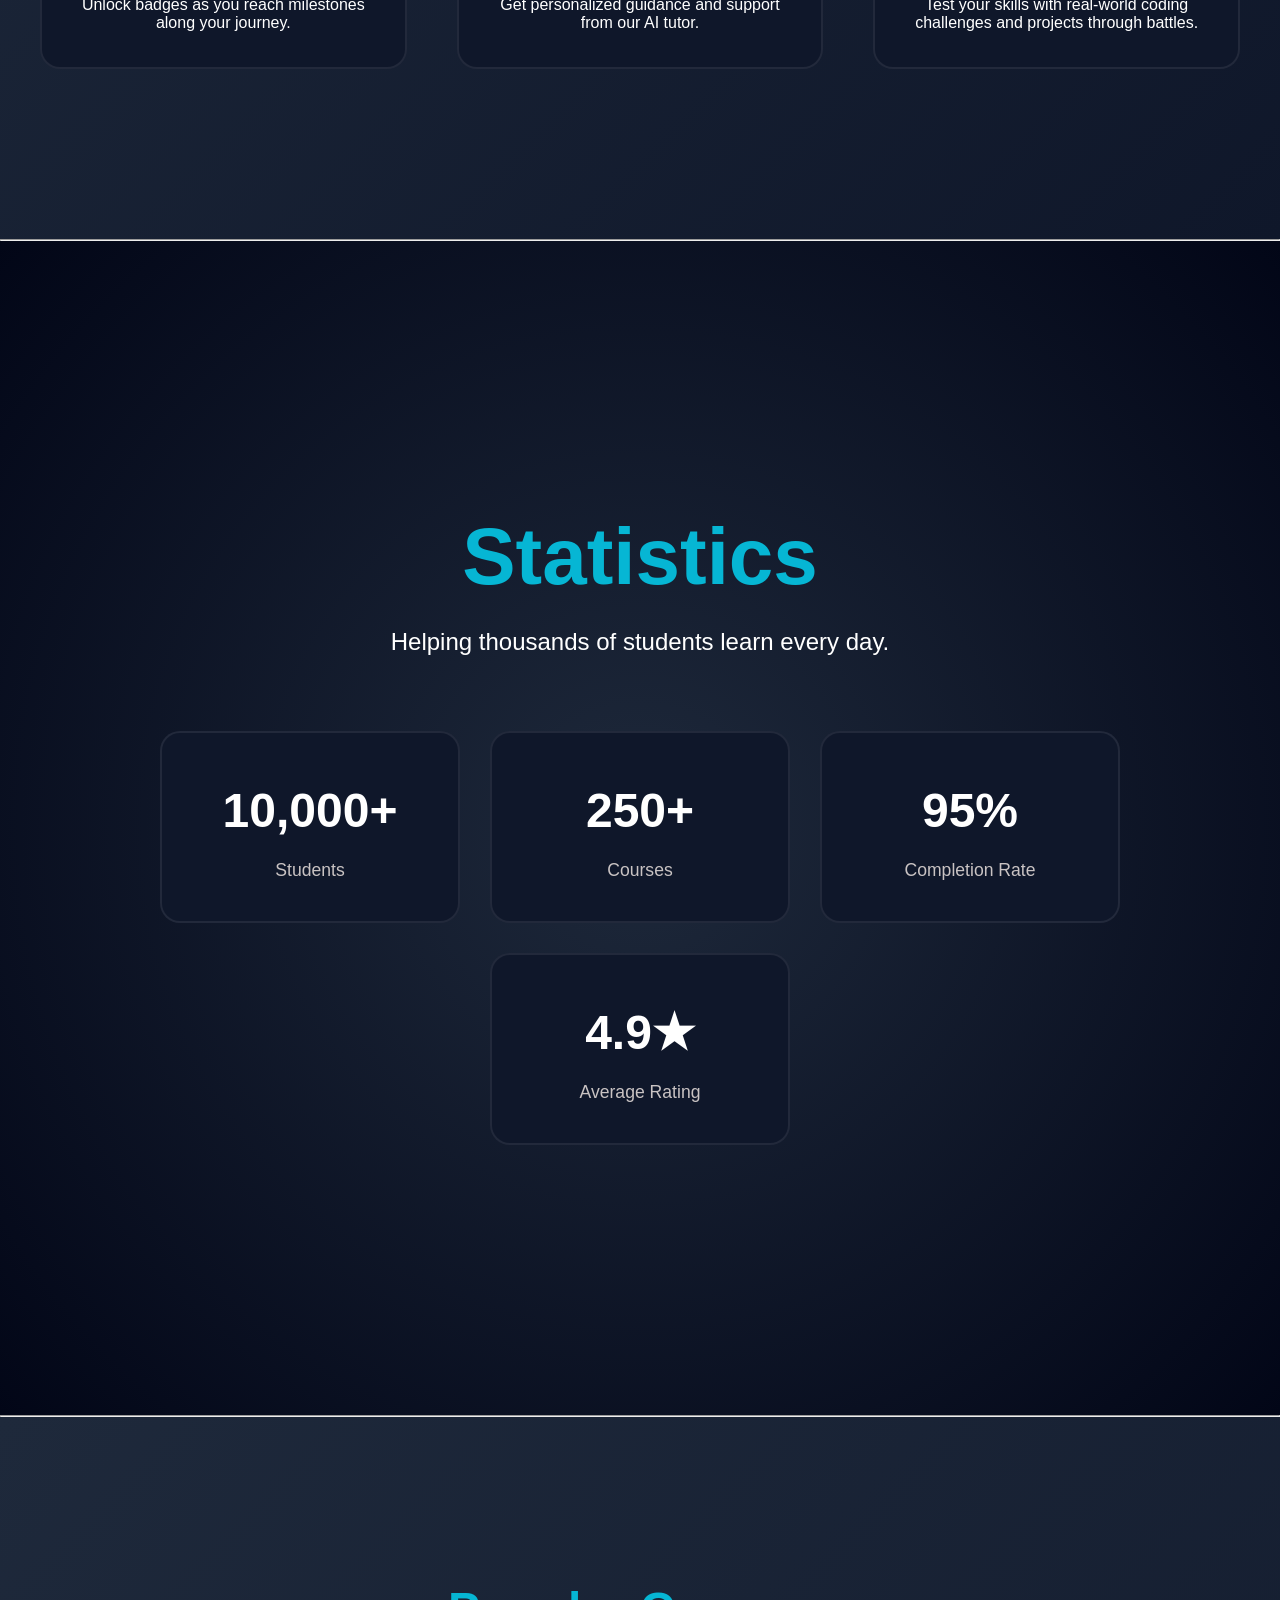
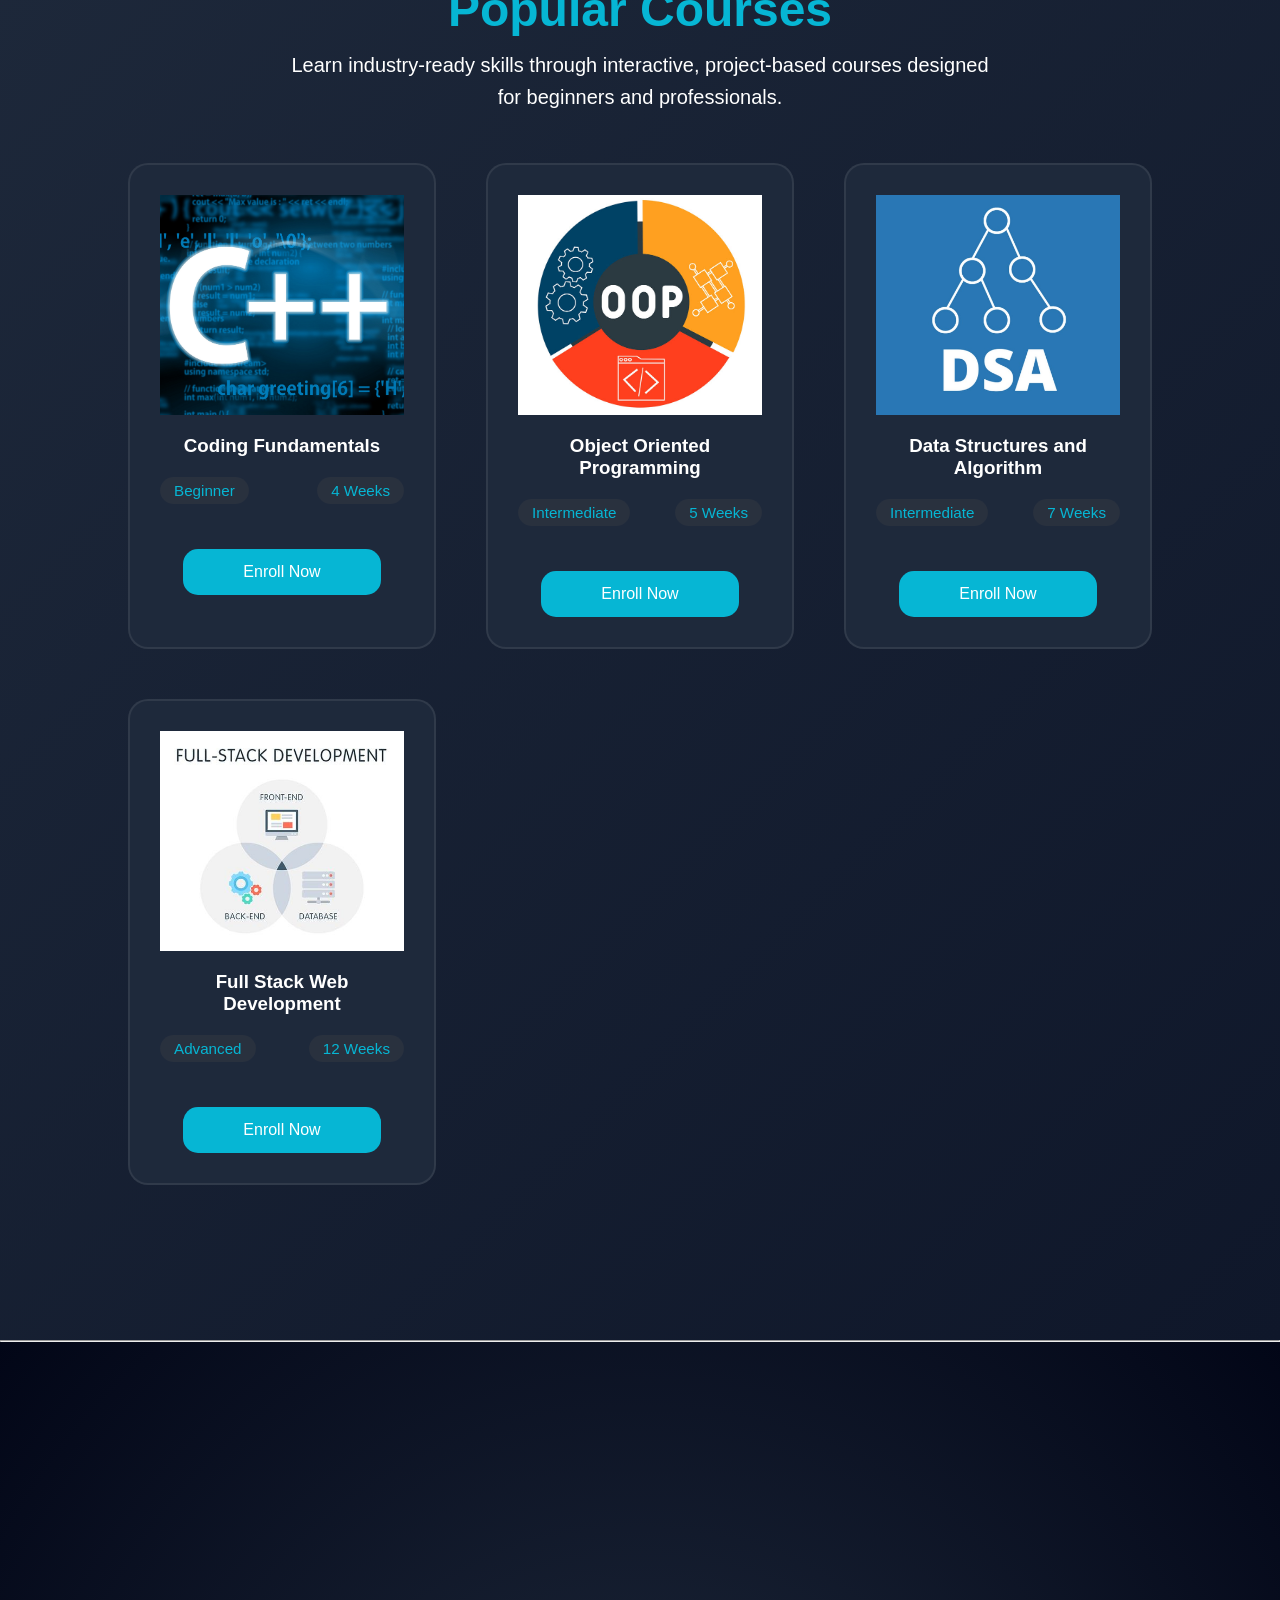
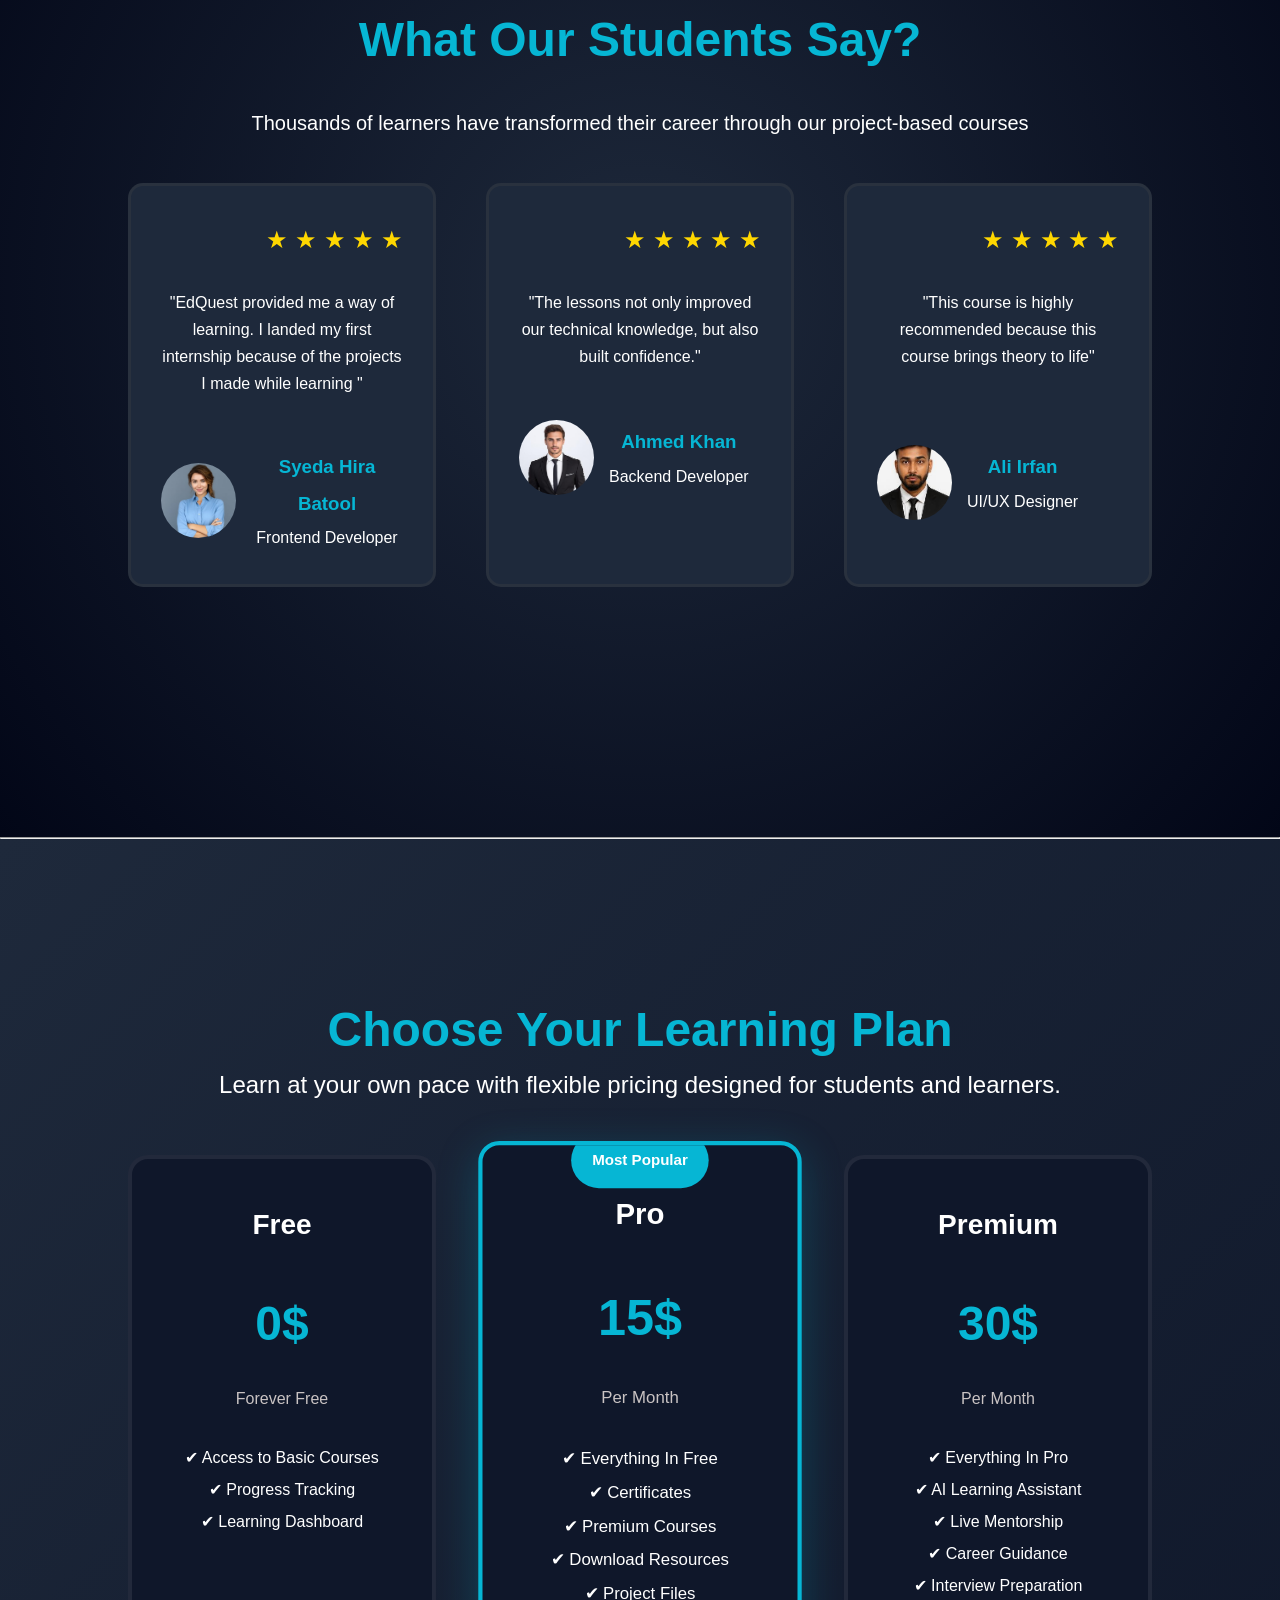
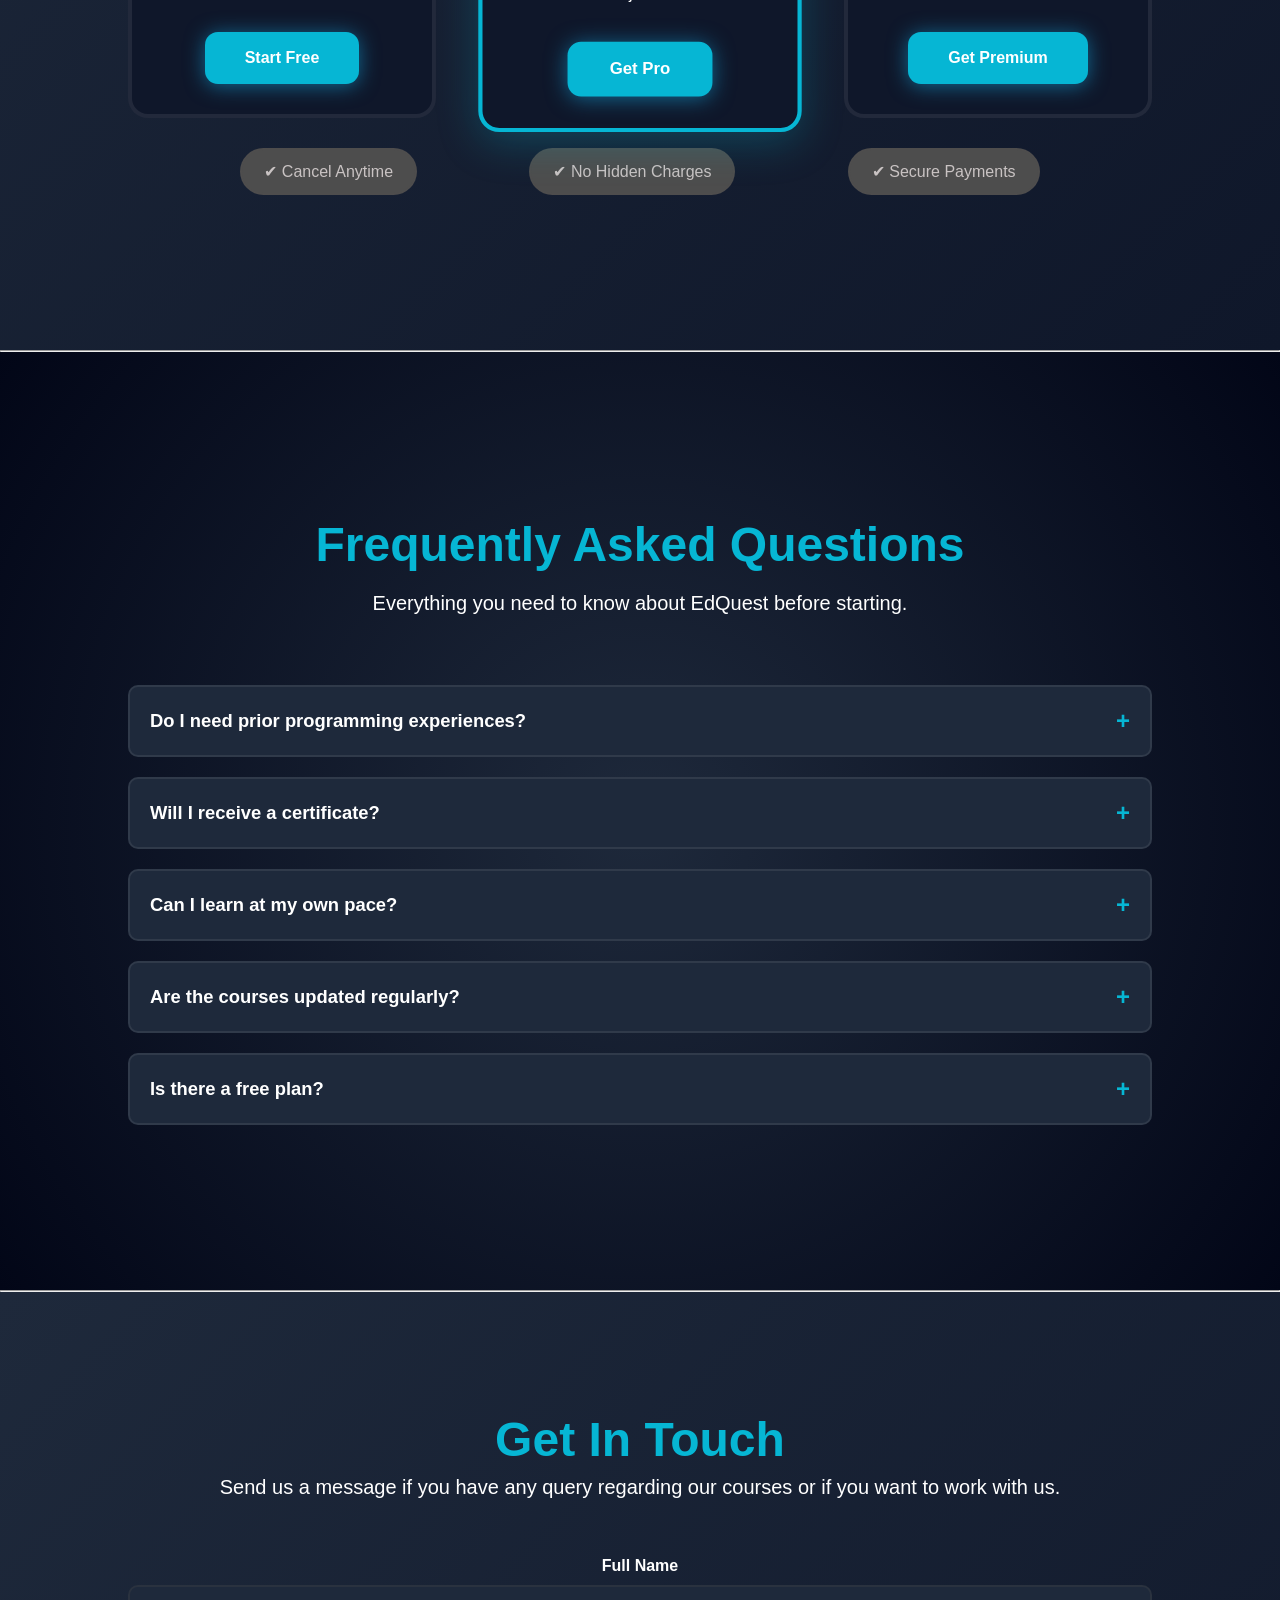
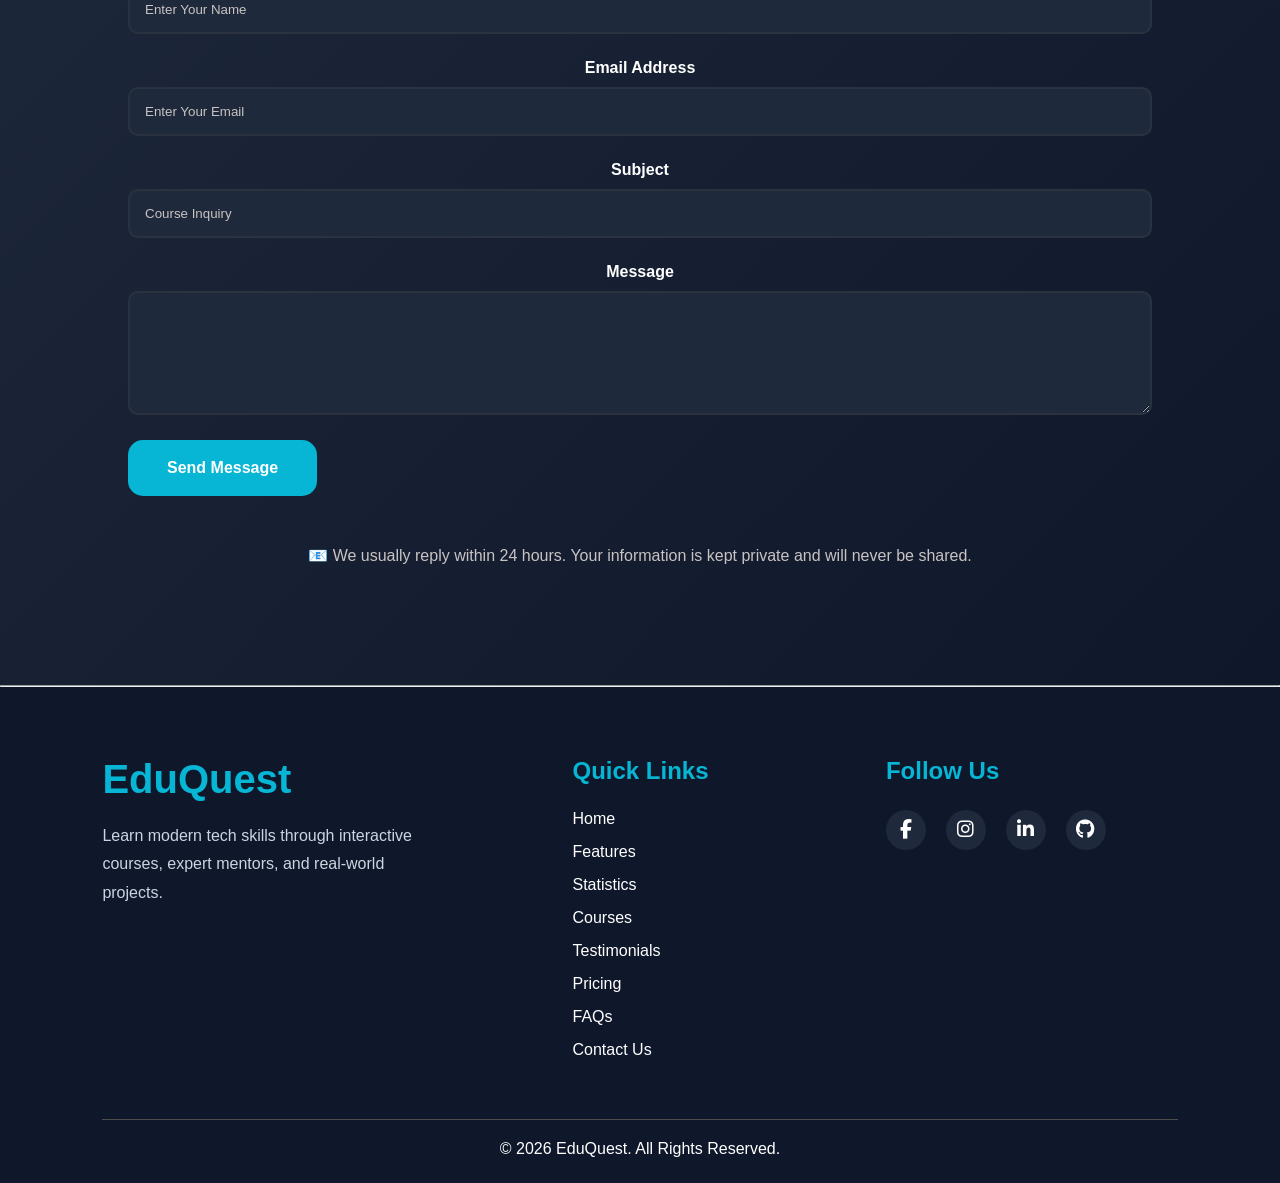
==== commit 9a6b4bdc: "Improved navigation bar" ====
--- a/index.html
+++ b/index.html
@@ -15,12 +15,10 @@
                 <img src="EdQuest.png" alt="EdQuest Logo" class="logo">
                 <a href="#hero" class ="navElements">Home</a>
                 <a href="#features" class="navElements">Features</a>
-                <a href="#statistics" class="navElements">Statistics</a>
                 <a href="#courses" class="navElements">Courses</a>
-                <a href="#testimonials" class="navElements">Testimonials</a>
                 <a href="#pricing" class="navElements">Pricing</a>
                 <a href="#contact" class="navElements">Contact</a>
-                <a href="#login" class="navElements">Login Button</a>
+                <a href="login.html" class="loginButton">Login</a>
             </div>
         </nav>
     </header>
--- a/style.css
+++ b/style.css
@@ -50,7 +50,8 @@
     background-color: var(--nav-bg);
 
     display: flex;
-    justify-content: space-evenly;
+    justify-content: space-between;
+    padding: 0 60px;
     align-items: center;
 
     z-index: 1000;
@@ -77,6 +78,25 @@
 {
     color: var(--light-gray);
     transform: scale(1.08);
+}
+
+.loginButton
+{
+    text-decoration: none;
+    background-color: var(--primary);
+
+    padding:12px 30px;
+    border-radius: 10px;
+
+    font-weight: 600;
+
+    transition: all 0.3s ease;
+}
+
+.loginButton:hover
+{
+    background: white;
+    color: var(--primary);
 }
 
 /* 
@@ -184,6 +204,7 @@
     background-color: var(--primary);
     color: var(--white);
 }
+
 
 /* Features */
 
